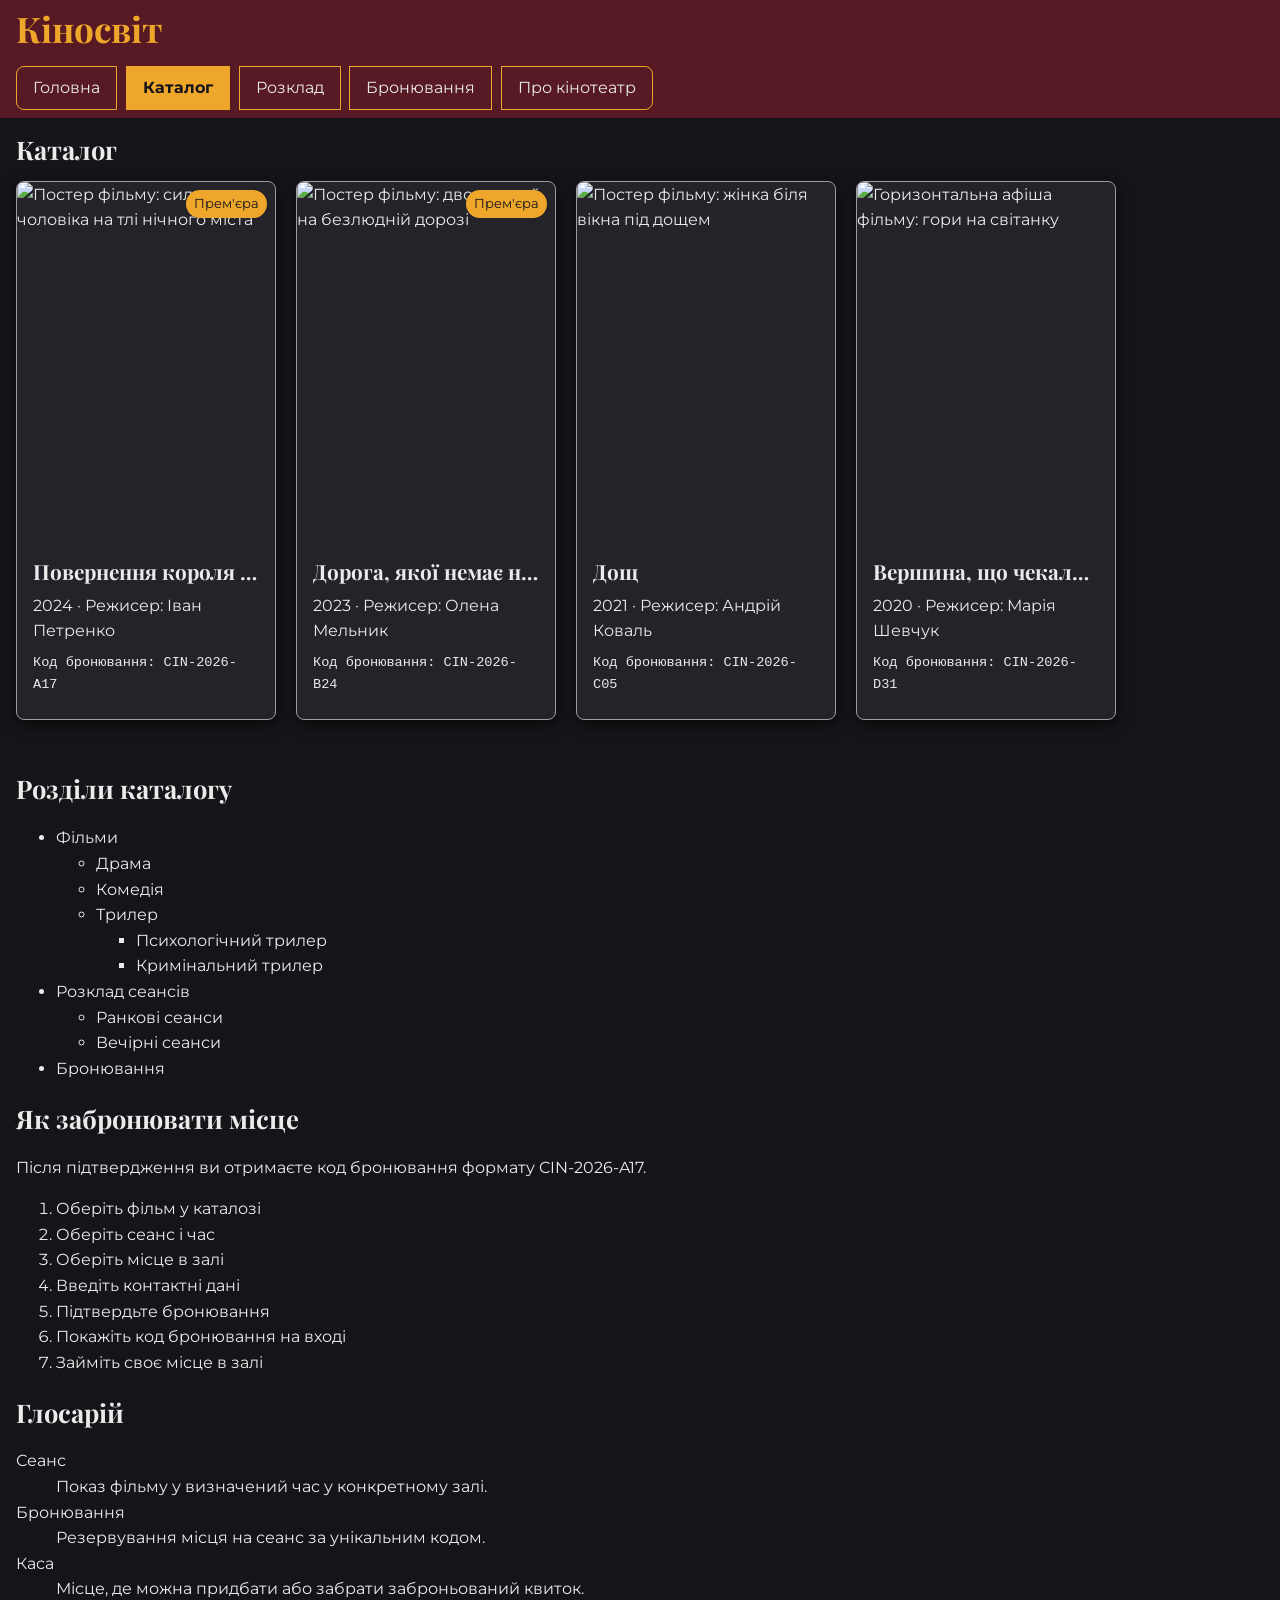
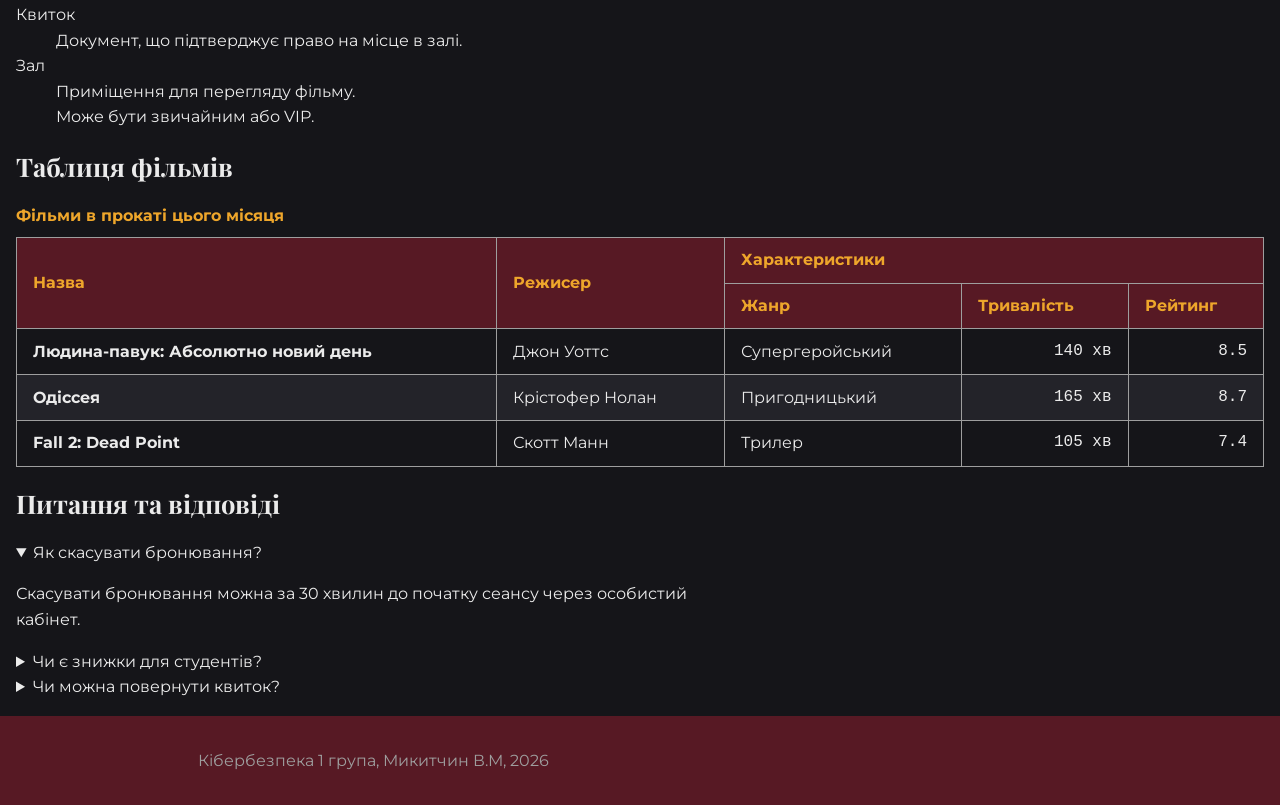
==== catalog.html @ d6cab10d "Додано картки каталогу, виправлено глосарій, список і таблицю" ====
<!DOCTYPE html>
<html lang="uk">

<head>
  <meta charset="UTF-8">
  <meta name="viewport" content="width=device-width, initial-scale=1.0">
  <title>Каталог фільмів — Кіносвіт</title>
  <link rel="stylesheet" href="css/styles.css">
</head>

<body>

  <header>
    <h1>Кіносвіт</h1>
    <nav aria-label="Головне меню">
      <ul>
        <li><a href="index.html">Головна</a></li>
        <li><a href="catalog.html" class="current">Каталог</a></li>
        <li><a href="#">Розклад</a></li>
        <li><a href="form.html">Бронювання</a></li>
        <li><a href="#">Про кінотеатр</a></li>
      </ul>
    </nav>
  </header>

  <main>

    <section class="catalog">
      <h2>Каталог</h2>
      <div class="cards">

        <article class="card">
          <span class="card__badge">Прем'єра</span>
          <img class="card__img" src="https://picsum.photos/seed/film-1/400/600" alt="Постер фільму: силует чоловіка на тлі нічного міста">
          <div class="card__body">
            <h3 class="card__title">Повернення короля нічного міста: повна режисерська версія</h3>
            <p class="card__meta">2024 · Режисер: Іван Петренко</p>
            <p class="card__id">Код бронювання: CIN-2026-A17</p>
          </div>
        </article>

        <article class="card">
          <span class="card__badge">Прем'єра</span>
          <img class="card__img" src="https://picsum.photos/seed/film-2/400/600" alt="Постер фільму: двоє людей на безлюдній дорозі">
          <div class="card__body">
            <h3 class="card__title">Дорога, якої немає на жодній карті світу</h3>
            <p class="card__meta">2023 · Режисер: Олена Мельник</p>
            <p class="card__id">Код бронювання: CIN-2026-B24</p>
          </div>
        </article>

        <article class="card">
          <img class="card__img" src="https://picsum.photos/seed/film-3/400/600" alt="Постер фільму: жінка біля вікна під дощем">
          <div class="card__body">
            <h3 class="card__title">Дощ</h3>
            <p class="card__meta">2021 · Режисер: Андрій Коваль</p>
            <p class="card__id">Код бронювання: CIN-2026-C05</p>
          </div>
        </article>

        <article class="card">
          <img class="card__img" src="https://picsum.photos/seed/film-4/600/400" alt="Горизонтальна афіша фільму: гори на світанку">
          <div class="card__body">
            <h3 class="card__title">Вершина, що чекала нас усе життя</h3>
            <p class="card__meta">2020 · Режисер: Марія Шевчук</p>
            <p class="card__id">Код бронювання: CIN-2026-D31</p>
          </div>
        </article>

      </div>
    </section>

    <section>
      <h2>Розділи каталогу</h2>
      <ul>
        <li>Фільми
          <ul>
            <li>Драма</li>
            <li>Комедія</li>
            <li>Трилер
              <ul>
                <li>Психологічний трилер</li>
                <li>Кримінальний трилер</li>
              </ul>
            </li>
          </ul>
        </li>
        <li>Розклад сеансів
          <ul>
            <li>Ранкові сеанси</li>
            <li>Вечірні сеанси</li>
          </ul>
        </li>
        <li>Бронювання</li>
      </ul>
    </section>

    <section>
      <h2>Як забронювати місце</h2>
      <p>Після підтвердження ви отримаєте код бронювання формату CIN-2026-A17.</p>
      <ol>
        <li>Оберіть фільм у каталозі</li>
        <li>Оберіть сеанс і час</li>
        <li>Оберіть місце в залі</li>
        <li>Введіть контактні дані</li>
        <li>Підтвердьте бронювання</li>
        <li>Покажіть код бронювання на вході</li>
        <li>Займіть своє місце в залі</li>
      </ol>
    </section>

    <section>
      <h2>Глосарій</h2>
      <dl>
        <dt>Сеанс</dt>
        <dd>Показ фільму у визначений час у конкретному залі.</dd>
        <dt>Бронювання</dt>
        <dd>Резервування місця на сеанс за унікальним кодом.</dd>
        <dt>Каса</dt>
        <dd>Місце, де можна придбати або забрати заброньований квиток.</dd>
        <dt>Квиток</dt>
        <dd>Документ, що підтверджує право на місце в залі.</dd>
        <dt>Зал</dt>
        <dd>Приміщення для перегляду фільму.</dd>
        <dd>Може бути звичайним або VIP.</dd>
      </dl>
    </section>

    <section>
      <h2>Таблиця фільмів</h2>
      <table>
        <caption>Фільми в прокаті цього місяця</caption>
        <thead>
          <tr>
            <th scope="col" rowspan="2">Назва</th>
            <th scope="col" rowspan="2">Режисер</th>
            <th scope="col" colspan="3">Характеристики</th>
          </tr>
          <tr>
            <th scope="col">Жанр</th>
            <th scope="col">Тривалість</th>
            <th scope="col">Рейтинг</th>
          </tr>
        </thead>
        <tbody>
          <tr>
            <th scope="row">Людина-павук: Абсолютно новий день</th>
            <td>Джон Уоттс</td>
            <td>Супергеройський</td>
            <td>140 хв</td>
            <td>8.5</td>
          </tr>
          <tr>
            <th scope="row">Одіссея</th>
            <td>Крістофер Нолан</td>
            <td>Пригодницький</td>
            <td>165 хв</td>
            <td>8.7</td>
          </tr>
          <tr>
            <th scope="row">Fall 2: Dead Point</th>
            <td>Скотт Манн</td>
            <td>Трилер</td>
            <td>105 хв</td>
            <td>7.4</td>
          </tr>
        </tbody>
      </table>
    </section>

    <section>
      <h2>Питання та відповіді</h2>
      <details open>
        <summary>Як скасувати бронювання?</summary>
        <p>Скасувати бронювання можна за 30 хвилин до початку сеансу через особистий кабінет.</p>
      </details>
      <details>
        <summary>Чи є знижки для студентів?</summary>
        <p>Так, за наявності студентського квитка знижка становить 15%.</p>
      </details>
      <details>
        <summary>Чи можна повернути квиток?</summary>
        <p>Повернення можливе не пізніше ніж за 2 години до сеансу.</p>
      </details>
    </section>

  </main>

  <footer>
    <p>Кібербезпека 1 група, Микитчин В.М, 2026</p>
  </footer>

</body>

</html>
---- css/styles.css ----
/*
web-course-2/
├── index.html
├── catalog.html
├── form.html
├── css/
│   └── styles.css
├── images/
└── README.md
*/
/* ==========================================================
   Проєкт: Кіносвіт — онлайн-кінотеатр
   Варіант 4
   Виконав: Микитчин В.М.
   Дата: жовтень 2026
   ========================================================== */

@import url('https://fonts.googleapis.com/css2?family=Playfair+Display:wght@700&family=Montserrat:wght@400;600&display=swap');

/* box-sizing: border-box означає, що width включає padding і border.
   У content-box width рахується тільки для вмісту, а відступи й рамка
   додаються зверху, тому дві колонки по 50% з padding разом дають
   більше 100% і не вміщаються в рядок. */
*, *::before, *::after {
  box-sizing: border-box;
}

:root {
  /* Палітра "кінозалу": темний фон, тепле золото як акцент */
  --color-brand: hsl(350 55% 22%);     /* бордовий — оксамитові крісла */
  --color-accent: hsl(38 85% 55%);     /* тепле золото — кнопки, акценти */
  --color-bg: hsl(240 10% 9%);         /* майже чорний фон залу */
  --color-surface: hsl(240 8% 15%);    /* фон карток і таблиці */
  --color-text: hsl(0 0% 92%);         /* світлий текст на темному фоні */
  --color-muted: hsl(0 0% 62%);        /* другорядний текст */

  --radius: 8px;
  --shadow: 0 4px 14px rgb(0 0 0 / 60%);
  --font-heading: "Playfair Display", Georgia, serif;
  --font-body: "Montserrat", Arial, sans-serif;
  --font-mono: Consolas, "SFMono-Regular", Menlo, monospace;

  /* Розміри для LR5 */
  --space-xs: 0.25rem;
  --space-sm: 0.5rem;
  --space-md: 1rem;
  --space-lg: 2rem;
  --card-width: 260px;
  --poster-height: 360px;
}

body {
  margin: 0;
  background: var(--color-bg);
  color: var(--color-text);
  font-family: var(--font-body);
  font-size: 1rem;
  line-height: 1.6;
}

h1, h2, h3 {
  font-family: var(--font-heading);
  line-height: 1.2;
}

h1 { font-size: 2.2rem; }
h2 { font-size: 1.6rem; }
h3 { font-size: 1.3rem; }

p {
  max-width: 65ch;
}

main {
  padding: var(--space-md);
}

/* === Стани посилань у порядку LVHFA ===
   Порядок критичний: кожен наступний стан має "переважати"
   попередній у каскаді, інакше, наприклад, hover ніколи
   не спрацює на вже відвіданому посиланні */
a:link    { color: var(--color-accent); }
a:visited { color: var(--color-muted); }
a:hover   { text-decoration: underline; }
a:focus-visible { outline: 2px solid var(--color-accent); }
a:active  { color: var(--color-text); }

/* === Шапка і горизонтальне меню === */

/* Селектор body > header, щоб стилі шапки сайту не чіпляли <header>
   усередині <article>.
   z-index працює лише на позиціонованих елементах, тому потрібен position
   разом із ним, а без z-index картки з position: relative
   перекривали б шапку під час прокручування. */
body > header {
  position: sticky;
  top: 0;
  z-index: 10;
  background: var(--color-brand);
  padding: var(--space-sm) var(--space-md);
}

body > header h1 {
  color: var(--color-accent);
  margin: 0 0 var(--space-md) 0;
}

nav ul {
  list-style: none;
  padding-left: 0;
  margin: 0;
}

nav li {
  display: inline-block;
}

/* nav a:link / nav a:visited мають вищу специфічність за a:link / a:visited,
   тому колір пунктів меню не залежить від загальних стилів посилань.
   Порядок: звичайний -> hover -> current (current має переважати) */
nav a {
  display: inline-block;
  padding: 0.5em 1em;
  text-decoration: none;
  border: 1px solid var(--color-accent);
}

nav a:link,
nav a:visited {
  color: var(--color-text);
}

nav a:hover {
  background: var(--color-accent);
  color: var(--color-bg);
}

nav a.current,
nav a.current:link,
nav a.current:visited {
  background: var(--color-accent);
  color: var(--color-bg);
  font-weight: bold;
}

body > footer {
  background: var(--color-brand);
  color: var(--color-muted);
  padding: var(--space-md);
  text-align: center;
}

/* === Таблиця каталогу (LR2) === */
table {
  border-collapse: collapse;
  width: 100%;
  margin-bottom: var(--space-md);
}

caption {
  text-align: left;
  font-weight: bold;
  margin-bottom: 0.5em;
  color: var(--color-accent);
}

th, td {
  border: 1px solid var(--color-muted);
  padding: 0.6em 1em;
}

thead th {
  background: var(--color-brand);
  color: var(--color-accent);
  text-align: left;
}

tbody th {
  text-align: left;
}

/* an+b: even означає "кожен другий рядок" (2, 4, 6...) —
   класична "зебра" для кращої читабельності таблиці */
tbody tr:nth-child(even) {
  background: var(--color-surface);
}

tbody tr:hover {
  background: var(--color-accent);
  color: var(--color-bg);
}

/* Тривалість і рейтинг — "дані", тому моноширинний шрифт і вирівнювання праворуч */
tbody td:nth-child(4),
tbody td:nth-child(5) {
  font-family: var(--font-mono);
  text-align: right;
}

/* === Форма бронювання (LR3) === */
fieldset {
  border: 1px solid var(--color-muted);
  border-radius: var(--radius);
  padding: var(--space-md);
  margin-bottom: var(--space-md);
}

legend {
  color: var(--color-accent);
  font-family: var(--font-heading);
  padding: 0 0.5em;
}

/* radio і checkbox виключені, щоб не розтягувались на всю ширину */
input:not([type="radio"]):not([type="checkbox"]),
select,
textarea {
  width: 100%;
  max-width: 400px;
  padding: 0.5em;
  margin-top: 0.25em;
  background: var(--color-surface);
  color: var(--color-text);
  border: 1px solid var(--color-muted);
  border-radius: var(--radius);
  font-family: var(--font-body);
}

/* Підсвічуємо тільки активне поле -- якщо прибрати :focus,
   уся сторінка стане червоною одразу після завантаження,
   бо порожні required-поля invalid за замовчуванням */
input:focus:invalid {
  border-color: hsl(0 70% 50%);
  background: hsl(0 50% 20%);
}

input:focus:valid {
  border-color: hsl(140 50% 45%);
  background: hsl(140 30% 18%);
}

button[type="submit"] {
  background: var(--color-accent);
  color: var(--color-bg);
  border: none;
  padding: 0.6em 1.2em;
  border-radius: var(--radius);
  font-weight: bold;
  cursor: pointer;
}

button[type="reset"] {
  background: transparent;
  color: var(--color-muted);
  border: 1px solid var(--color-muted);
  padding: 0.6em 1.2em;
  border-radius: var(--radius);
  cursor: pointer;
}

/* Позначення обов'язкових полів зірочкою через псевдоелемент */
label.required::after {
  content: " *";
  color: var(--color-accent);
}

/* === Додаткові псевдокласи === */
nav li:first-child a { border-radius: var(--radius) 0 0 var(--radius); }
nav li:last-child a { border-radius: 0 var(--radius) var(--radius) 0; }
input:disabled { opacity: 0.5; }

/* === Псевдоелементи === */
blockquote::before { content: "«"; color: var(--color-accent); }
blockquote::after { content: "»"; color: var(--color-accent); }

/* === Комбінатори ===
   Пробіл (нащадок): діє на будь-який p всередині article, на будь-якій глибині */
article p { color: var(--color-text); }
/* > (дитина): діє тільки на li, що є прямим нащадком nav ul */
nav ul > li { margin-right: 0.3em; }

/* === Атрибутний селектор ===
   Позначаємо зовнішні посилання значком */
a[href^="http"]::after {
  content: " ↗";
  color: var(--color-accent);
}

/* ===== Градієнтний банер ===== */
.banner {
  width: min(100%, 900px);
  margin: 0 auto var(--space-lg);
  padding: var(--space-lg);
  border-radius: var(--radius);
  color: var(--color-text);
  text-shadow: 0 1px 3px rgb(0 0 0 / 70%);
  background-image: linear-gradient(120deg, var(--color-brand), var(--color-accent));
}

.banner h2 {
  margin: 0 0 var(--space-sm);
}

.banner p {
  margin: 0;
}
/* ===== Зображення на головній ===== */
.hero-img {
  display: block;
  width: min(100%, 300px);
  height: auto;
  margin: 0 auto var(--space-lg);
  border-radius: var(--radius);
}

/* ===== Картки каталогу ===== */
.catalog h2 {
  margin: 0 0 var(--space-md);
}

.cards {
  margin: 0;
  padding: 0;
}

.card {
  display: inline-block;
  vertical-align: top;
  width: var(--card-width);
  margin: 0 var(--space-md) var(--space-lg) 0;
  background: var(--color-surface);
  border: 1px solid var(--color-muted);
  border-radius: var(--radius);
  box-shadow: var(--shadow);
  /* overflow: hidden обрізає зображення по заокруглених кутах картки,
     без нього кути картинки виступали б за border-radius. */
  overflow: hidden;
  /* Абсолютно позиціонований елемент рахує top/right від найближчого
     предка з position, відмінним від static. Без relative у картки
     бейджі рахували координати від сторінки і стрибали у верхній
     правий кут вікна. */
  position: relative;
}

.card__body {
  padding: var(--space-md);
}

.card__img {
  /* display: block прибирає зазор під картинкою: img рядковий
     і сидить на базовій лінії тексту. */
  display: block;
  width: 100%;
  height: var(--poster-height);
  object-fit: cover;
  object-position: center;
}

.card__title {
  white-space: nowrap;
  overflow: hidden;
  text-overflow: ellipsis;
  line-height: 1.3;
  margin: 0 0 var(--space-sm);
}

.card__meta,
.card__id {
  margin: 0 0 var(--space-sm);
}

.card__id {
  font-family: var(--font-mono);
  font-size: 0.85rem;
  /* Без nowrap: довгий код переноситься, а не обрізається */
  overflow-wrap: anywhere;
}

.card__badge {
  position: absolute;
  top: var(--space-sm);
  right: var(--space-sm);
  padding: var(--space-xs) var(--space-sm);
  background: var(--color-accent);
  color: var(--color-bg);
  font-size: 0.8rem;
  border-radius: 999px;
}

/* ===== Демонстрація: схлопування відступів ===== */
/* Схлопування вертикальних відступів (margin collapse) відбувається
   між сусідніми БЛОКОВИМИ елементами. Якщо розкоментувати цей блок,
   відстань між .card__meta і .card__id (вони сусіди всередині
   .card__body) буде НЕ 24+16=40px, а 24px: два вертикальні відступи,
   що стикаються, не додаються, а зливаються в один, більший із двох.
   Горизонтальні відступи так не поводяться, вони завжди додаються.
   (Самі картки тут не підходять: вони inline-block, а відступи
   inline-block елементів не схлопуються.)
   Тому в цій роботі всі вертикальні відступи задані
   тільки в один бік, знизу.

.card__meta { margin-bottom: 24px; }
.card__id   { margin-top: 16px; }
*/
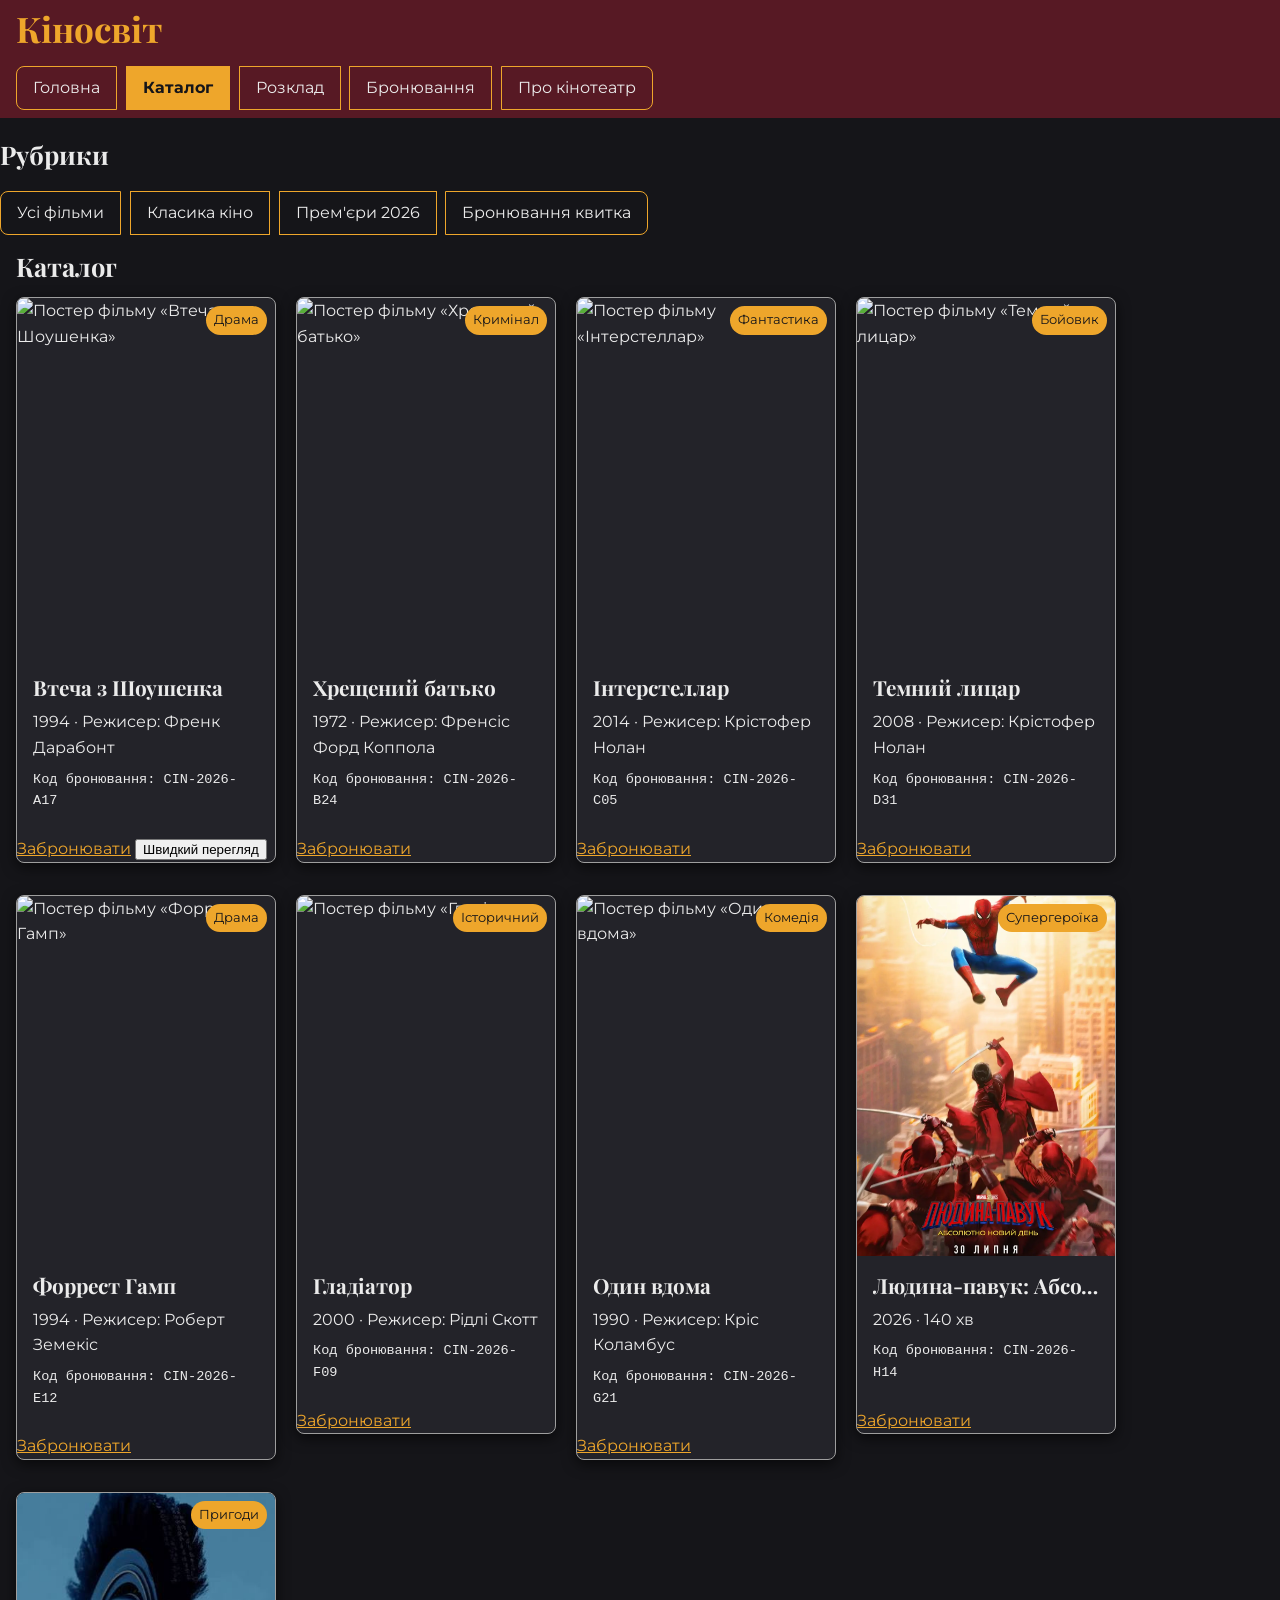
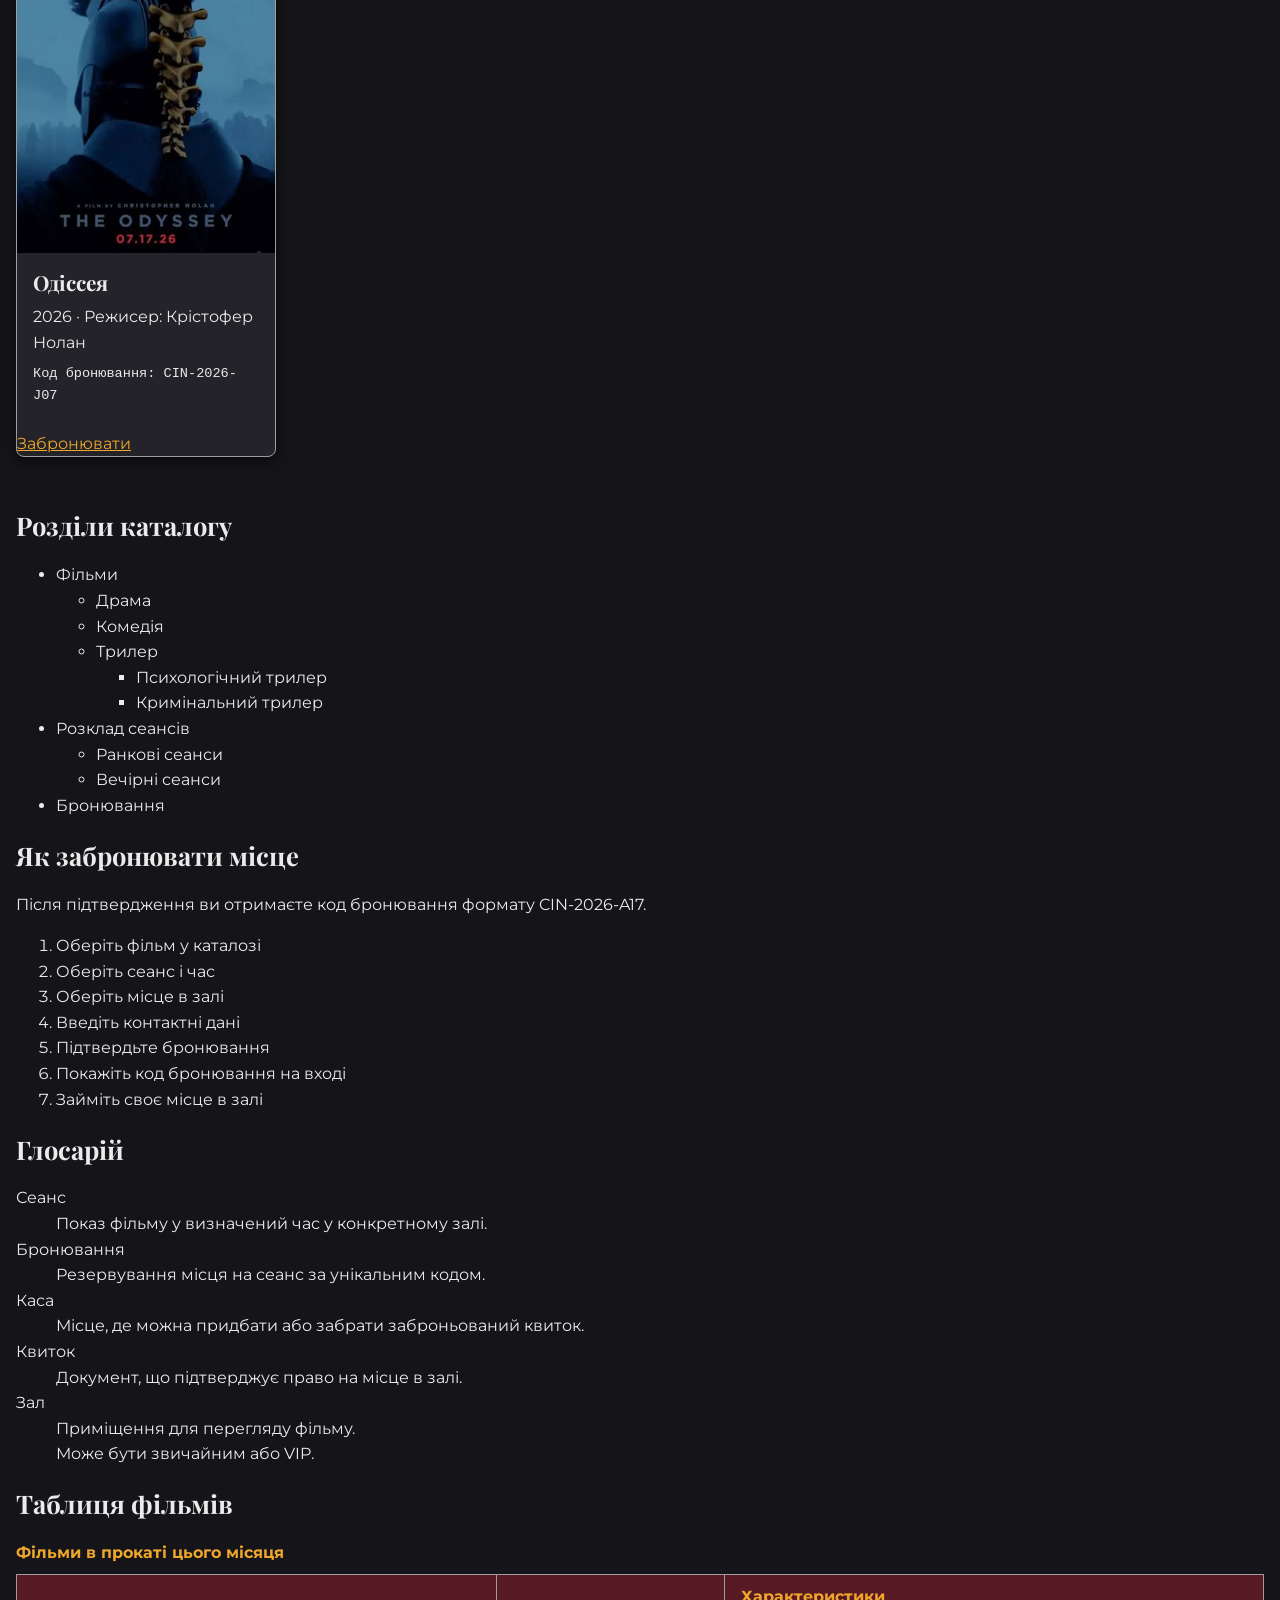
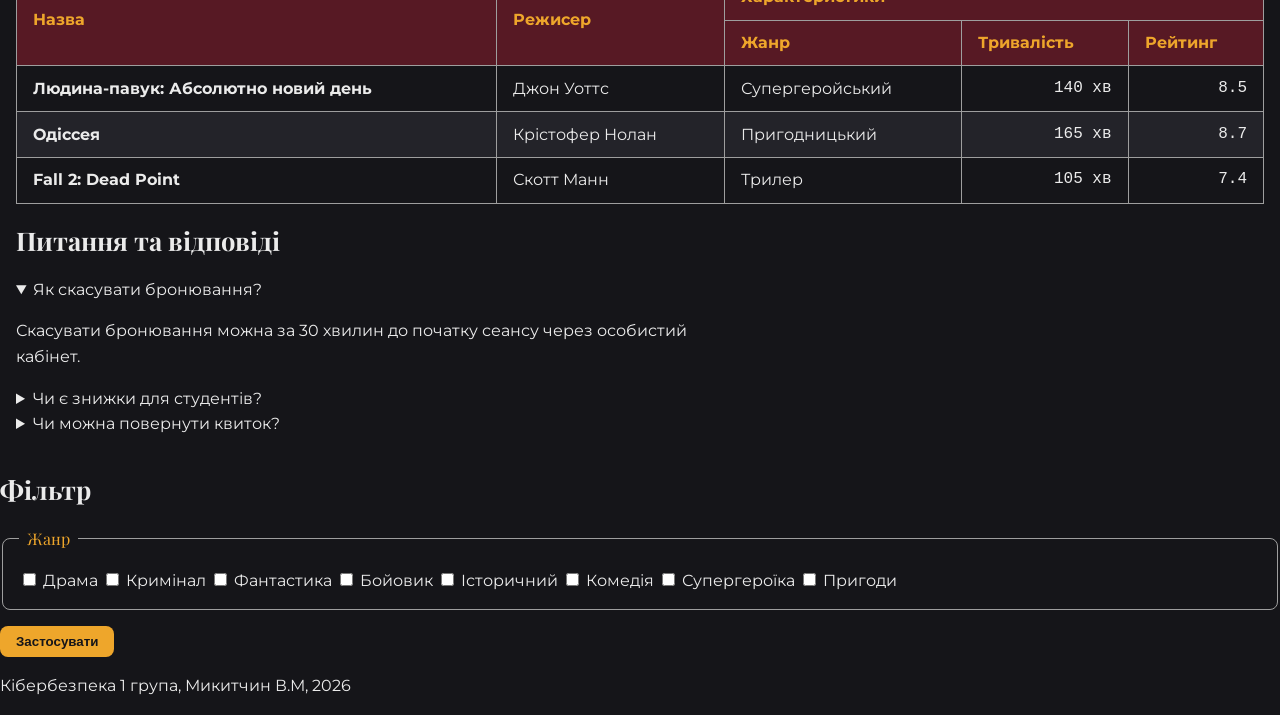
==== commit 445e5c61: "Каталог на Grid: дев'ять фільмів, макет з areas, фільтр за жанром і dialog" ====
--- a/catalog.html
+++ b/catalog.html
@@ -23,172 +23,304 @@
     </nav>
   </header>
 
-  <main>
-
-    <section class="catalog">
-      <h2>Каталог</h2>
-      <div class="cards">
-
-        <article class="card">
-          <span class="card__badge">Прем'єра</span>
-          <img class="card__img" src="https://picsum.photos/seed/film-1/400/600" alt="Постер фільму: силует чоловіка на тлі нічного міста">
-          <div class="card__body">
-            <h3 class="card__title">Повернення короля нічного міста: повна режисерська версія</h3>
-            <p class="card__meta">2024 · Режисер: Іван Петренко</p>
-            <p class="card__id">Код бронювання: CIN-2026-A17</p>
-          </div>
-        </article>
-
-        <article class="card">
-          <span class="card__badge">Прем'єра</span>
-          <img class="card__img" src="https://picsum.photos/seed/film-2/400/600" alt="Постер фільму: двоє людей на безлюдній дорозі">
-          <div class="card__body">
-            <h3 class="card__title">Дорога, якої немає на жодній карті світу</h3>
-            <p class="card__meta">2023 · Режисер: Олена Мельник</p>
-            <p class="card__id">Код бронювання: CIN-2026-B24</p>
-          </div>
-        </article>
-
-        <article class="card">
-          <img class="card__img" src="https://picsum.photos/seed/film-3/400/600" alt="Постер фільму: жінка біля вікна під дощем">
-          <div class="card__body">
-            <h3 class="card__title">Дощ</h3>
-            <p class="card__meta">2021 · Режисер: Андрій Коваль</p>
-            <p class="card__id">Код бронювання: CIN-2026-C05</p>
-          </div>
-        </article>
-
-        <article class="card">
-          <img class="card__img" src="https://picsum.photos/seed/film-4/600/400" alt="Горизонтальна афіша фільму: гори на світанку">
-          <div class="card__body">
-            <h3 class="card__title">Вершина, що чекала нас усе життя</h3>
-            <p class="card__meta">2020 · Режисер: Марія Шевчук</p>
-            <p class="card__id">Код бронювання: CIN-2026-D31</p>
-          </div>
-        </article>
-
-      </div>
-    </section>
-
-    <section>
-      <h2>Розділи каталогу</h2>
+  <div class="layout">
+
+    <nav class="layout__nav" aria-label="Рубрики каталогу">
+      <h2>Рубрики</h2>
       <ul>
-        <li>Фільми
-          <ul>
-            <li>Драма</li>
-            <li>Комедія</li>
-            <li>Трилер
-              <ul>
-                <li>Психологічний трилер</li>
-                <li>Кримінальний трилер</li>
-              </ul>
-            </li>
-          </ul>
-        </li>
-        <li>Розклад сеансів
-          <ul>
-            <li>Ранкові сеанси</li>
-            <li>Вечірні сеанси</li>
-          </ul>
-        </li>
-        <li>Бронювання</li>
+        <li><a href="catalog.html">Усі фільми</a></li>
+        <li><a href="catalog.html">Класика кіно</a></li>
+        <li><a href="catalog.html">Прем'єри 2026</a></li>
+        <li><a href="form.html">Бронювання квитка</a></li>
       </ul>
-    </section>
-
-    <section>
-      <h2>Як забронювати місце</h2>
-      <p>Після підтвердження ви отримаєте код бронювання формату CIN-2026-A17.</p>
-      <ol>
-        <li>Оберіть фільм у каталозі</li>
-        <li>Оберіть сеанс і час</li>
-        <li>Оберіть місце в залі</li>
-        <li>Введіть контактні дані</li>
-        <li>Підтвердьте бронювання</li>
-        <li>Покажіть код бронювання на вході</li>
-        <li>Займіть своє місце в залі</li>
-      </ol>
-    </section>
-
-    <section>
-      <h2>Глосарій</h2>
-      <dl>
-        <dt>Сеанс</dt>
-        <dd>Показ фільму у визначений час у конкретному залі.</dd>
-        <dt>Бронювання</dt>
-        <dd>Резервування місця на сеанс за унікальним кодом.</dd>
-        <dt>Каса</dt>
-        <dd>Місце, де можна придбати або забрати заброньований квиток.</dd>
-        <dt>Квиток</dt>
-        <dd>Документ, що підтверджує право на місце в залі.</dd>
-        <dt>Зал</dt>
-        <dd>Приміщення для перегляду фільму.</dd>
-        <dd>Може бути звичайним або VIP.</dd>
-      </dl>
-    </section>
-
-    <section>
-      <h2>Таблиця фільмів</h2>
-      <table>
-        <caption>Фільми в прокаті цього місяця</caption>
-        <thead>
-          <tr>
-            <th scope="col" rowspan="2">Назва</th>
-            <th scope="col" rowspan="2">Режисер</th>
-            <th scope="col" colspan="3">Характеристики</th>
-          </tr>
-          <tr>
-            <th scope="col">Жанр</th>
-            <th scope="col">Тривалість</th>
-            <th scope="col">Рейтинг</th>
-          </tr>
-        </thead>
-        <tbody>
-          <tr>
-            <th scope="row">Людина-павук: Абсолютно новий день</th>
-            <td>Джон Уоттс</td>
-            <td>Супергеройський</td>
-            <td>140 хв</td>
-            <td>8.5</td>
-          </tr>
-          <tr>
-            <th scope="row">Одіссея</th>
-            <td>Крістофер Нолан</td>
-            <td>Пригодницький</td>
-            <td>165 хв</td>
-            <td>8.7</td>
-          </tr>
-          <tr>
-            <th scope="row">Fall 2: Dead Point</th>
-            <td>Скотт Манн</td>
-            <td>Трилер</td>
-            <td>105 хв</td>
-            <td>7.4</td>
-          </tr>
-        </tbody>
-      </table>
-    </section>
-
-    <section>
-      <h2>Питання та відповіді</h2>
-      <details open>
-        <summary>Як скасувати бронювання?</summary>
-        <p>Скасувати бронювання можна за 30 хвилин до початку сеансу через особистий кабінет.</p>
-      </details>
-      <details>
-        <summary>Чи є знижки для студентів?</summary>
-        <p>Так, за наявності студентського квитка знижка становить 15%.</p>
-      </details>
-      <details>
-        <summary>Чи можна повернути квиток?</summary>
-        <p>Повернення можливе не пізніше ніж за 2 години до сеансу.</p>
-      </details>
-    </section>
-
-  </main>
-
-  <footer>
-    <p>Кібербезпека 1 група, Микитчин В.М, 2026</p>
-  </footer>
+    </nav>
+
+    <main class="layout__main">
+
+      <section class="catalog">
+        <h2>Каталог</h2>
+        <div class="cards">
+
+          <article class="card">
+            <span class="card__badge">Драма</span>
+            <img class="card__img" src="images/posters/shawshank.jpg" alt="Постер фільму «Втеча з Шоушенка»">
+            <div class="card__body">
+              <h3 class="card__title">Втеча з Шоушенка</h3>
+              <p class="card__meta">1994 · Режисер: Френк Дарабонт</p>
+              <p class="card__id">Код бронювання: CIN-2026-A17</p>
+            </div>
+            <div class="card__actions">
+              <a class="card__action" href="form.html">Забронювати</a>
+              <button id="openDetails" type="button">Швидкий перегляд</button>
+            </div>
+          </article>
+
+          <article class="card">
+            <span class="card__badge">Кримінал</span>
+            <img class="card__img" src="images/posters/godfather.jpg" alt="Постер фільму «Хрещений батько»">
+            <div class="card__body">
+              <h3 class="card__title">Хрещений батько</h3>
+              <p class="card__meta">1972 · Режисер: Френсіс Форд Коппола</p>
+              <p class="card__id">Код бронювання: CIN-2026-B24</p>
+            </div>
+            <div class="card__actions">
+              <a class="card__action" href="form.html">Забронювати</a>
+            </div>
+          </article>
+
+          <article class="card">
+            <span class="card__badge">Фантастика</span>
+            <img class="card__img" src="images/posters/interstellar.jpg" alt="Постер фільму «Інтерстеллар»">
+            <div class="card__body">
+              <h3 class="card__title">Інтерстеллар</h3>
+              <p class="card__meta">2014 · Режисер: Крістофер Нолан</p>
+              <p class="card__id">Код бронювання: CIN-2026-C05</p>
+            </div>
+            <div class="card__actions">
+              <a class="card__action" href="form.html">Забронювати</a>
+            </div>
+          </article>
+
+          <article class="card">
+            <span class="card__badge">Бойовик</span>
+            <img class="card__img" src="images/posters/dark-knight.jpg" alt="Постер фільму «Темний лицар»" loading="lazy">
+            <div class="card__body">
+              <h3 class="card__title">Темний лицар</h3>
+              <p class="card__meta">2008 · Режисер: Крістофер Нолан</p>
+              <p class="card__id">Код бронювання: CIN-2026-D31</p>
+            </div>
+            <div class="card__actions">
+              <a class="card__action" href="form.html">Забронювати</a>
+            </div>
+          </article>
+
+          <article class="card">
+            <span class="card__badge">Драма</span>
+            <img class="card__img" src="images/posters/forrest-gump.jpg" alt="Постер фільму «Форрест Гамп»" loading="lazy">
+            <div class="card__body">
+              <h3 class="card__title">Форрест Гамп</h3>
+              <p class="card__meta">1994 · Режисер: Роберт Земекіс</p>
+              <p class="card__id">Код бронювання: CIN-2026-E12</p>
+            </div>
+            <div class="card__actions">
+              <a class="card__action" href="form.html">Забронювати</a>
+            </div>
+          </article>
+
+          <article class="card">
+            <span class="card__badge">Історичний</span>
+            <img class="card__img" src="images/posters/gladiator.jpg" alt="Постер фільму «Гладіатор»" loading="lazy">
+            <div class="card__body">
+              <h3 class="card__title">Гладіатор</h3>
+              <p class="card__meta">2000 · Режисер: Рідлі Скотт</p>
+              <p class="card__id">Код бронювання: CIN-2026-F09</p>
+            </div>
+            <div class="card__actions">
+              <a class="card__action" href="form.html">Забронювати</a>
+            </div>
+          </article>
+
+          <article class="card">
+            <span class="card__badge">Комедія</span>
+            <img class="card__img" src="images/posters/home-alone.jpg" alt="Постер фільму «Один вдома»" loading="lazy">
+            <div class="card__body">
+              <h3 class="card__title">Один вдома</h3>
+              <p class="card__meta">1990 · Режисер: Кріс Коламбус</p>
+              <p class="card__id">Код бронювання: CIN-2026-G21</p>
+            </div>
+            <div class="card__actions">
+              <a class="card__action" href="form.html">Забронювати</a>
+            </div>
+          </article>
+
+          <article class="card">
+            <span class="card__badge">Супергероїка</span>
+            <img class="card__img" src="images/cinema-banner.webp" alt="Постер фільму «Людина-павук: Абсолютно новий день»" loading="lazy">
+            <div class="card__body">
+              <h3 class="card__title">Людина-павук: Абсолютно новий день</h3>
+              <p class="card__meta">2026 · 140 хв</p>
+              <p class="card__id">Код бронювання: CIN-2026-H14</p>
+            </div>
+            <div class="card__actions">
+              <a class="card__action" href="form.html">Забронювати</a>
+            </div>
+          </article>
+
+          <article class="card">
+            <span class="card__badge">Пригоди</span>
+            <img class="card__img" src="images/images.webp" alt="Постер фільму «Одіссея»" loading="lazy">
+            <div class="card__body">
+              <h3 class="card__title">Одіссея</h3>
+              <p class="card__meta">2026 · Режисер: Крістофер Нолан</p>
+              <p class="card__id">Код бронювання: CIN-2026-J07</p>
+            </div>
+            <div class="card__actions">
+              <a class="card__action" href="form.html">Забронювати</a>
+            </div>
+          </article>
+
+        </div>
+      </section>
+
+      <section>
+        <h2>Розділи каталогу</h2>
+        <ul>
+          <li>Фільми
+            <ul>
+              <li>Драма</li>
+              <li>Комедія</li>
+              <li>Трилер
+                <ul>
+                  <li>Психологічний трилер</li>
+                  <li>Кримінальний трилер</li>
+                </ul>
+              </li>
+            </ul>
+          </li>
+          <li>Розклад сеансів
+            <ul>
+              <li>Ранкові сеанси</li>
+              <li>Вечірні сеанси</li>
+            </ul>
+          </li>
+          <li>Бронювання</li>
+        </ul>
+      </section>
+
+      <section>
+        <h2>Як забронювати місце</h2>
+        <p>Після підтвердження ви отримаєте код бронювання формату CIN-2026-A17.</p>
+        <ol>
+          <li>Оберіть фільм у каталозі</li>
+          <li>Оберіть сеанс і час</li>
+          <li>Оберіть місце в залі</li>
+          <li>Введіть контактні дані</li>
+          <li>Підтвердьте бронювання</li>
+          <li>Покажіть код бронювання на вході</li>
+          <li>Займіть своє місце в залі</li>
+        </ol>
+      </section>
+
+      <section>
+        <h2>Глосарій</h2>
+        <dl>
+          <dt>Сеанс</dt>
+          <dd>Показ фільму у визначений час у конкретному залі.</dd>
+          <dt>Бронювання</dt>
+          <dd>Резервування місця на сеанс за унікальним кодом.</dd>
+          <dt>Каса</dt>
+          <dd>Місце, де можна придбати або забрати заброньований квиток.</dd>
+          <dt>Квиток</dt>
+          <dd>Документ, що підтверджує право на місце в залі.</dd>
+          <dt>Зал</dt>
+          <dd>Приміщення для перегляду фільму.</dd>
+          <dd>Може бути звичайним або VIP.</dd>
+        </dl>
+      </section>
+
+      <section>
+        <h2>Таблиця фільмів</h2>
+        <table>
+          <caption>Фільми в прокаті цього місяця</caption>
+          <thead>
+            <tr>
+              <th scope="col" rowspan="2">Назва</th>
+              <th scope="col" rowspan="2">Режисер</th>
+              <th scope="col" colspan="3">Характеристики</th>
+            </tr>
+            <tr>
+              <th scope="col">Жанр</th>
+              <th scope="col">Тривалість</th>
+              <th scope="col">Рейтинг</th>
+            </tr>
+          </thead>
+          <tbody>
+            <tr>
+              <th scope="row">Людина-павук: Абсолютно новий день</th>
+              <td>Джон Уоттс</td>
+              <td>Супергеройський</td>
+              <td>140 хв</td>
+              <td>8.5</td>
+            </tr>
+            <tr>
+              <th scope="row">Одіссея</th>
+              <td>Крістофер Нолан</td>
+              <td>Пригодницький</td>
+              <td>165 хв</td>
+              <td>8.7</td>
+            </tr>
+            <tr>
+              <th scope="row">Fall 2: Dead Point</th>
+              <td>Скотт Манн</td>
+              <td>Трилер</td>
+              <td>105 хв</td>
+              <td>7.4</td>
+            </tr>
+          </tbody>
+        </table>
+      </section>
+
+      <section>
+        <h2>Питання та відповіді</h2>
+        <details open>
+          <summary>Як скасувати бронювання?</summary>
+          <p>Скасувати бронювання можна за 30 хвилин до початку сеансу через особистий кабінет.</p>
+        </details>
+        <details>
+          <summary>Чи є знижки для студентів?</summary>
+          <p>Так, за наявності студентського квитка знижка становить 15%.</p>
+        </details>
+        <details>
+          <summary>Чи можна повернути квиток?</summary>
+          <p>Повернення можливе не пізніше ніж за 2 години до сеансу.</p>
+        </details>
+      </section>
+
+    </main>
+
+    <aside class="layout__aside">
+      <h2>Фільтр</h2>
+      <form class="filter" action="catalog.html" method="get">
+        <fieldset>
+          <legend>Жанр</legend>
+          <label for="g-drama"><input type="checkbox" id="g-drama" name="genre" value="drama"> Драма</label>
+          <label for="g-crime"><input type="checkbox" id="g-crime" name="genre" value="crime"> Кримінал</label>
+          <label for="g-scifi"><input type="checkbox" id="g-scifi" name="genre" value="scifi"> Фантастика</label>
+          <label for="g-action"><input type="checkbox" id="g-action" name="genre" value="action"> Бойовик</label>
+          <label for="g-history"><input type="checkbox" id="g-history" name="genre" value="history"> Історичний</label>
+          <label for="g-comedy"><input type="checkbox" id="g-comedy" name="genre" value="comedy"> Комедія</label>
+          <label for="g-hero"><input type="checkbox" id="g-hero" name="genre" value="superhero"> Супергероїка</label>
+          <label for="g-adventure"><input type="checkbox" id="g-adventure" name="genre" value="adventure"> Пригоди</label>
+        </fieldset>
+        <button type="submit">Застосувати</button>
+      </form>
+    </aside>
+
+    <footer class="layout__footer">
+      <p>Кібербезпека 1 група, Микитчин В.М, 2026</p>
+    </footer>
+
+  </div>
+
+  <dialog id="details">
+    <h2>Втеча з Шоушенка</h2>
+    <p>Ідентифікатор: CIN-2026-A17</p>
+    <p>Режисер: Френк Дарабонт · Рік: 1994 · Тривалість: 142 хв · Жанр: драма</p>
+    <p>Банкір Енді Дюфрейн, засуджений за вбивство дружини, потрапляє до в'язниці Шоушенк, де знаходить друга й надію. Фільм знято за повістю Стівена Кінга.</p>
+    <h3>Акторський склад</h3>
+    <ul>
+      <li>Тім Роббінс</li>
+      <li>Морган Фріман</li>
+      <li>Боб Гантон</li>
+    </ul>
+    <button id="closeDetails" type="button">Закрити</button>
+  </dialog>
+
+  <script>
+    const dlg = document.getElementById("details");
+    document.getElementById("openDetails").addEventListener("click", () => dlg.showModal());
+    document.getElementById("closeDetails").addEventListener("click", () => dlg.close());
+  </script>
 
 </body>
 
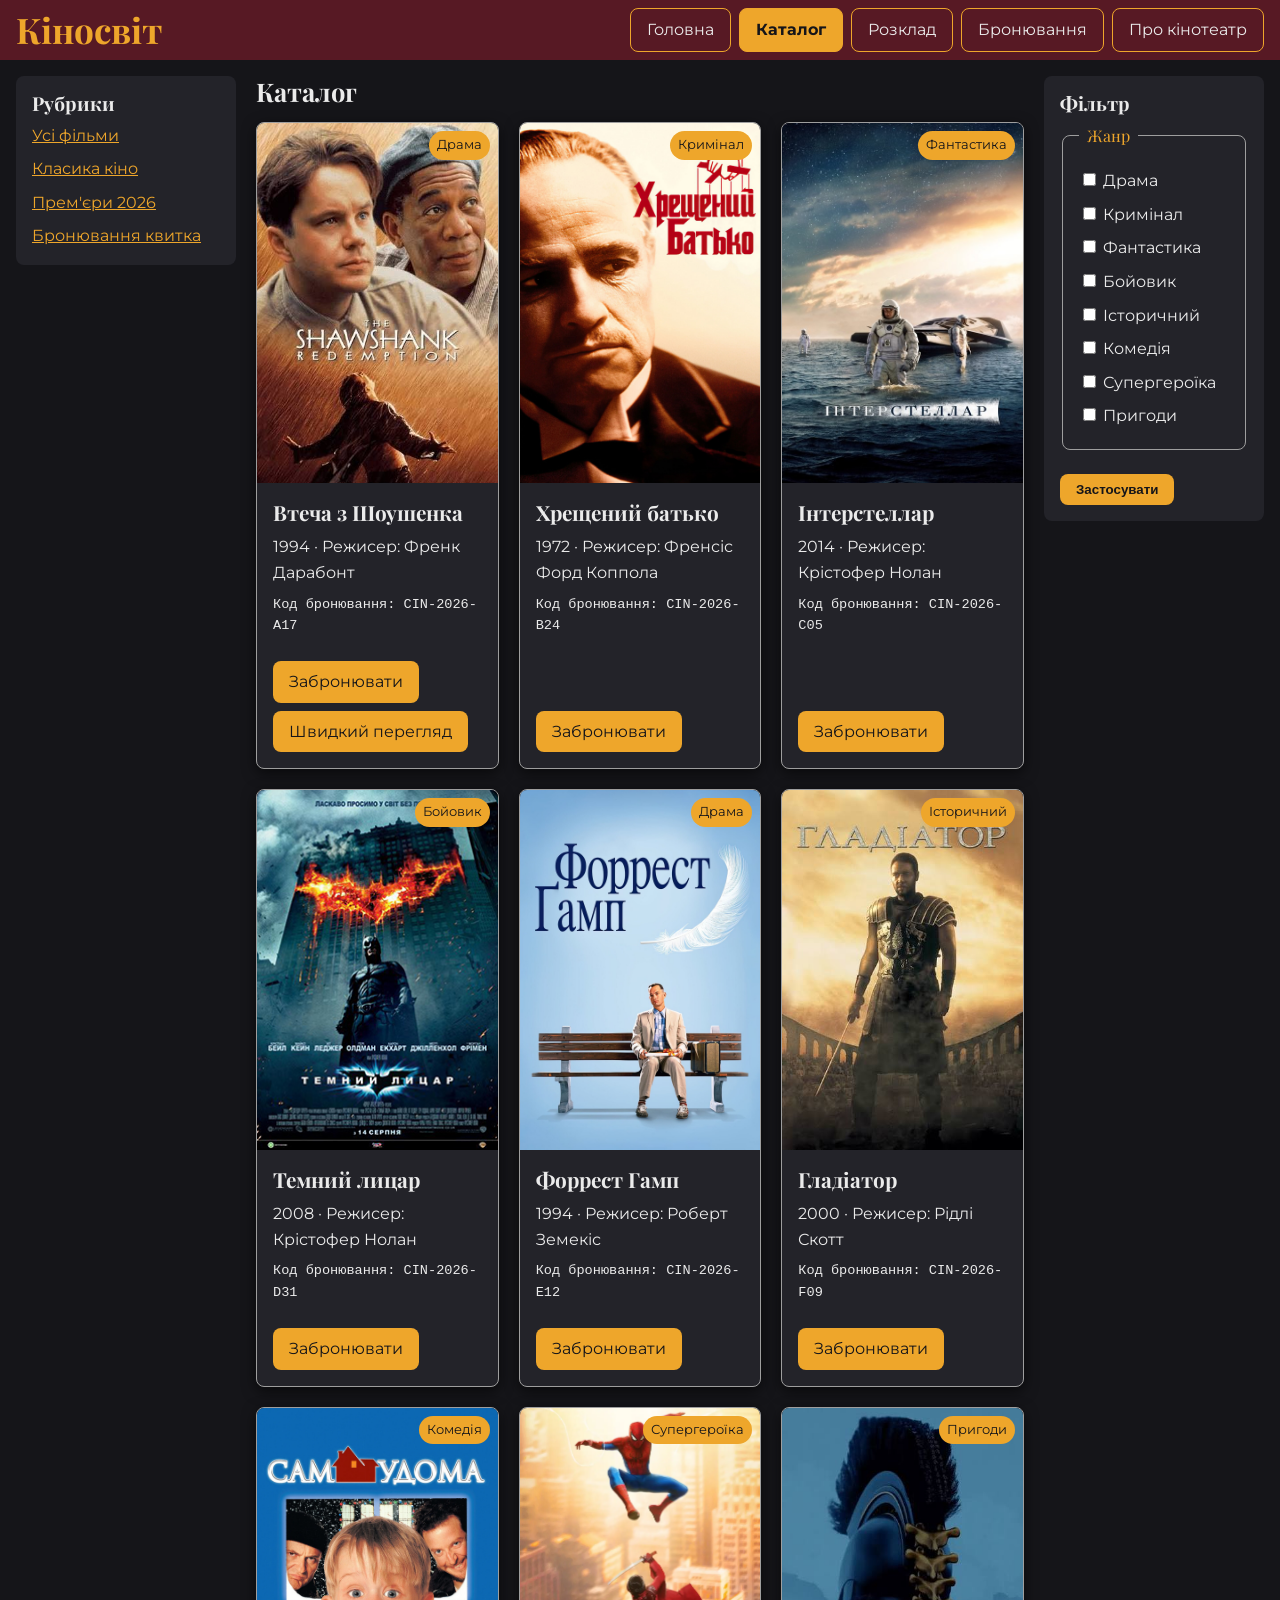
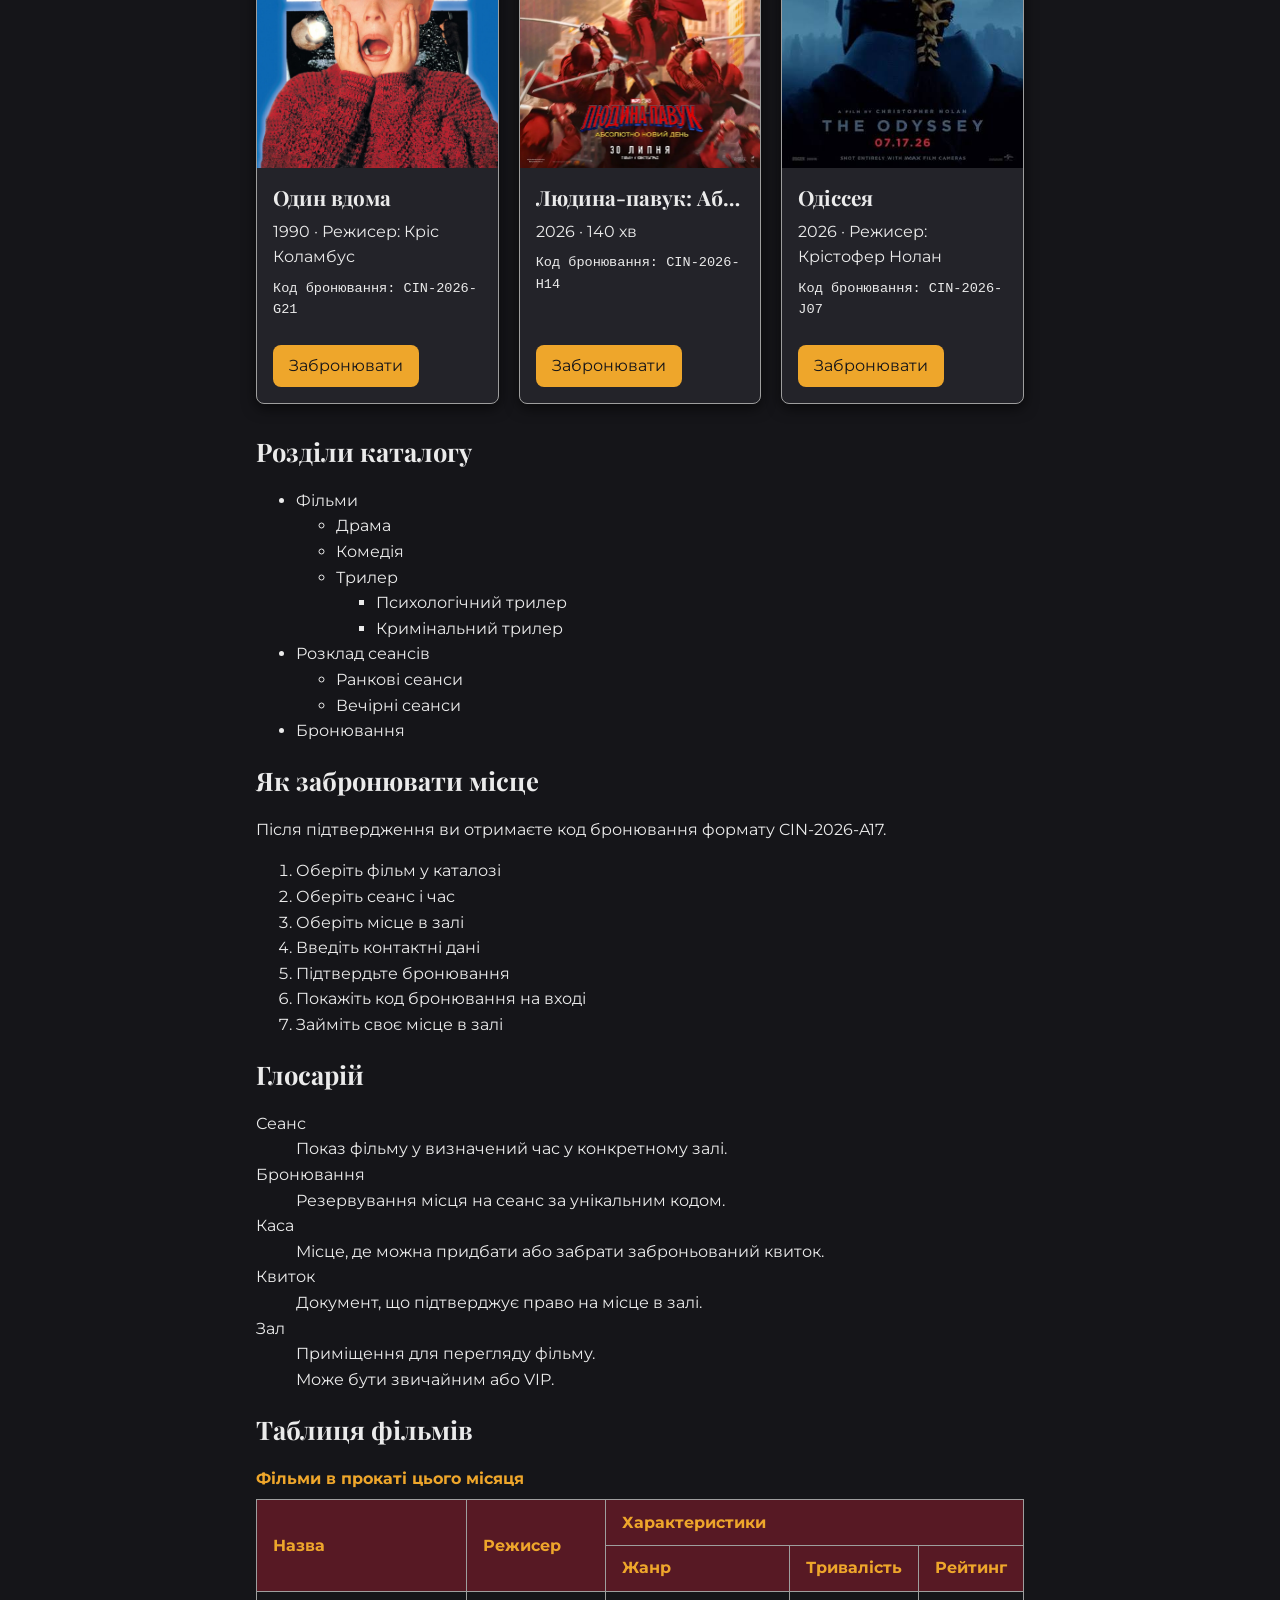
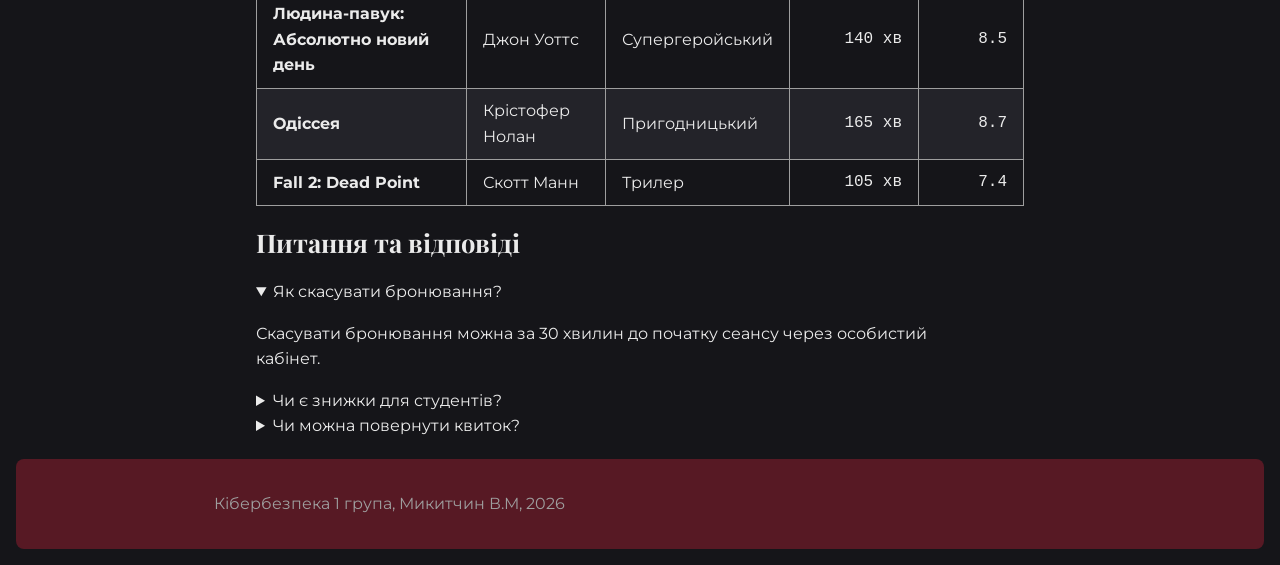
==== commit 9ae64bfc: "Виправлено шляхи до постерів у каталозі" ====
--- a/catalog.html
+++ b/catalog.html
@@ -43,7 +43,7 @@
 
           <article class="card">
             <span class="card__badge">Драма</span>
-            <img class="card__img" src="images/posters/shawshank.jpg" alt="Постер фільму «Втеча з Шоушенка»">
+            <img class="card__img" src="images/shawshank.jpg" alt="Постер фільму «Втеча з Шоушенка»">
             <div class="card__body">
               <h3 class="card__title">Втеча з Шоушенка</h3>
               <p class="card__meta">1994 · Режисер: Френк Дарабонт</p>
@@ -57,7 +57,7 @@
 
           <article class="card">
             <span class="card__badge">Кримінал</span>
-            <img class="card__img" src="images/posters/godfather.jpg" alt="Постер фільму «Хрещений батько»">
+            <img class="card__img" src="images/godfather.jpg" alt="Постер фільму «Хрещений батько»">
             <div class="card__body">
               <h3 class="card__title">Хрещений батько</h3>
               <p class="card__meta">1972 · Режисер: Френсіс Форд Коппола</p>
@@ -70,7 +70,7 @@
 
           <article class="card">
             <span class="card__badge">Фантастика</span>
-            <img class="card__img" src="images/posters/interstellar.jpg" alt="Постер фільму «Інтерстеллар»">
+            <img class="card__img" src="images/interstellar.jpg" alt="Постер фільму «Інтерстеллар»">
             <div class="card__body">
               <h3 class="card__title">Інтерстеллар</h3>
               <p class="card__meta">2014 · Режисер: Крістофер Нолан</p>
@@ -83,7 +83,7 @@
 
           <article class="card">
             <span class="card__badge">Бойовик</span>
-            <img class="card__img" src="images/posters/dark-knight.jpg" alt="Постер фільму «Темний лицар»" loading="lazy">
+            <img class="card__img" src="images/dark-knight.jpg" alt="Постер фільму «Темний лицар»" loading="lazy">
             <div class="card__body">
               <h3 class="card__title">Темний лицар</h3>
               <p class="card__meta">2008 · Режисер: Крістофер Нолан</p>
@@ -96,7 +96,7 @@
 
           <article class="card">
             <span class="card__badge">Драма</span>
-            <img class="card__img" src="images/posters/forrest-gump.jpg" alt="Постер фільму «Форрест Гамп»" loading="lazy">
+            <img class="card__img" src="images/forrest-gump.jpg" alt="Постер фільму «Форрест Гамп»" loading="lazy">
             <div class="card__body">
               <h3 class="card__title">Форрест Гамп</h3>
               <p class="card__meta">1994 · Режисер: Роберт Земекіс</p>
@@ -109,7 +109,7 @@
 
           <article class="card">
             <span class="card__badge">Історичний</span>
-            <img class="card__img" src="images/posters/gladiator.jpg" alt="Постер фільму «Гладіатор»" loading="lazy">
+            <img class="card__img" src="images/gladiator.jpg" alt="Постер фільму «Гладіатор»" loading="lazy">
             <div class="card__body">
               <h3 class="card__title">Гладіатор</h3>
               <p class="card__meta">2000 · Режисер: Рідлі Скотт</p>
@@ -122,7 +122,7 @@
 
           <article class="card">
             <span class="card__badge">Комедія</span>
-            <img class="card__img" src="images/posters/home-alone.jpg" alt="Постер фільму «Один вдома»" loading="lazy">
+            <img class="card__img" src="images/home-alone.jpg" alt="Постер фільму «Один вдома»" loading="lazy">
             <div class="card__body">
               <h3 class="card__title">Один вдома</h3>
               <p class="card__meta">1990 · Режисер: Кріс Коламбус</p>
--- a/css/styles.css
+++ b/css/styles.css
@@ -6,6 +6,7 @@
 ├── css/
 │   └── styles.css
 ├── images/
+│   └── posters/
 └── README.md
 */
 /* ==========================================================
@@ -45,11 +46,20 @@
   --space-sm: 0.5rem;
   --space-md: 1rem;
   --space-lg: 2rem;
-  --card-width: 260px;
   --poster-height: 360px;
-}
-
+
+  /* Змінні макета для LR6 */
+  --gap: 1.25rem;       /* єдиний проміжок усіх сіток проєкту */
+  --min-col: 240px;     /* мінімальна ширина колонки каталогу */
+  --sidebar: 220px;     /* ширина бічної колонки макета */
+}
+
+/* body — flex-колонка: футер притискається до низу вікна.
+   На сторінках з макетом росте .layout, на form.html — main. */
 body {
+  display: flex;
+  flex-direction: column;
+  min-height: 100vh;
   margin: 0;
   background: var(--color-bg);
   color: var(--color-text);
@@ -72,6 +82,7 @@
 }
 
 main {
+  flex: 1; /* на form.html main росте й притискає футер до низу */
   padding: var(--space-md);
 }
 
@@ -85,69 +96,141 @@
 a:focus-visible { outline: 2px solid var(--color-accent); }
 a:active  { color: var(--color-text); }
 
-/* === Шапка і горизонтальне меню === */
-
-/* Селектор body > header, щоб стилі шапки сайту не чіпляли <header>
+/* === Шапка і горизонтальне меню (Flexbox) ===
+
+   Селектор body > header, щоб стилі шапки сайту не чіпляли <header>
    усередині <article>.
    z-index працює лише на позиціонованих елементах, тому потрібен position
    разом із ним, а без z-index картки з position: relative
-   перекривали б шапку під час прокручування. */
+   перекривали б шапку під час прокручування.
+   Шапка лишається за межами .layout: липкий елемент рухається лише
+   в межах свого контейнера. */
 body > header {
   position: sticky;
   top: 0;
   z-index: 10;
+  display: flex;
+  flex-wrap: wrap;
+  align-items: center;
+  justify-content: space-between; /* назва ліворуч, меню праворуч */
+  gap: var(--gap);
   background: var(--color-brand);
   padding: var(--space-sm) var(--space-md);
 }
 
 body > header h1 {
   color: var(--color-accent);
-  margin: 0 0 var(--space-md) 0;
-}
-
-nav ul {
+  margin: 0;
+}
+
+body > header nav ul {
+  display: flex;
+  flex-wrap: wrap;
+  gap: var(--space-sm);
   list-style: none;
-  padding-left: 0;
   margin: 0;
-}
-
-nav li {
-  display: inline-block;
-}
-
-/* nav a:link / nav a:visited мають вищу специфічність за a:link / a:visited,
-   тому колір пунктів меню не залежить від загальних стилів посилань.
-   Порядок: звичайний -> hover -> current (current має переважати) */
-nav a {
-  display: inline-block;
-  padding: 0.5em 1em;
+  padding: 0;
+}
+
+/* Звичайний -> hover -> current (current має переважати) */
+body > header nav a {
+  display: block;
+  padding: var(--space-sm) var(--space-md);
   text-decoration: none;
   border: 1px solid var(--color-accent);
-}
-
-nav a:link,
-nav a:visited {
+  border-radius: var(--radius);
+}
+
+body > header nav a:link,
+body > header nav a:visited {
   color: var(--color-text);
 }
 
-nav a:hover {
+body > header nav a:hover {
   background: var(--color-accent);
   color: var(--color-bg);
 }
 
-nav a.current,
-nav a.current:link,
-nav a.current:visited {
+body > header nav a.current,
+body > header nav a.current:link,
+body > header nav a.current:visited {
   background: var(--color-accent);
   color: var(--color-bg);
   font-weight: bold;
 }
 
-body > footer {
+/* Футер: на form.html він прямий нащадок body,
+   на index.html і catalog.html — остання зона макета */
+body > footer,
+.layout__footer {
   background: var(--color-brand);
   color: var(--color-muted);
   padding: var(--space-md);
   text-align: center;
+}
+
+/* === Макет сторінки: Grid + grid-template-areas === */
+.layout {
+  flex: 1; /* розтягує макет на залишок висоти вікна */
+  display: grid;
+  grid-template-columns: var(--sidebar) 1fr var(--sidebar);
+  grid-template-areas:
+    "nav  main side"
+    "foot foot foot";
+  /* flex: 1 лише розтягує контейнер; щоб футер не висів під вмістом,
+     треба сказати сітці, який рядок росте: перший (1fr), а футер — по вмісту (auto) */
+  grid-template-rows: 1fr auto;
+  gap: var(--gap);
+  padding: var(--space-md);
+}
+
+/* index.html: схема на дві колонки, без aside */
+.layout--two {
+  grid-template-columns: var(--sidebar) 1fr;
+  grid-template-areas:
+    "nav main"
+    "foot foot";
+}
+
+.layout__nav    { grid-area: nav; }
+.layout__main   { grid-area: main; min-width: 0; padding: 0; }
+.layout__aside  { grid-area: side; }
+.layout__footer { grid-area: foot; }
+
+.layout__nav,
+.layout__aside {
+  align-self: start;
+  padding: var(--space-md);
+  background: var(--color-surface);
+  border-radius: var(--radius);
+}
+
+.layout__nav h2,
+.layout__aside h2 {
+  margin: 0 0 var(--space-sm);
+  font-size: 1.2rem;
+}
+
+.layout__nav ul {
+  display: grid;
+  gap: var(--space-sm);
+  list-style: none;
+  margin: 0;
+  padding: 0;
+}
+
+.layout__footer {
+  border-radius: var(--radius);
+}
+
+/* Фільтр за жанром в aside */
+.filter label {
+  display: block;
+  padding: var(--space-xs) 0;
+}
+
+.filter button {
+  margin-top: var(--space-sm);
 }
 
 /* === Таблиця каталогу (LR2) === */
@@ -265,8 +348,6 @@
 }
 
 /* === Додаткові псевдокласи === */
-nav li:first-child a { border-radius: var(--radius) 0 0 var(--radius); }
-nav li:last-child a { border-radius: 0 var(--radius) var(--radius) 0; }
 input:disabled { opacity: 0.5; }
 
 /* === Псевдоелементи === */
@@ -276,8 +357,6 @@
 /* === Комбінатори ===
    Пробіл (нащадок): діє на будь-який p всередині article, на будь-якій глибині */
 article p { color: var(--color-text); }
-/* > (дитина): діє тільки на li, що є прямим нащадком nav ul */
-nav ul > li { margin-right: 0.3em; }
 
 /* === Атрибутний селектор ===
    Позначаємо зовнішні посилання значком */
@@ -304,6 +383,7 @@
 .banner p {
   margin: 0;
 }
+
 /* ===== Зображення на головній ===== */
 .hero-img {
   display: block;
@@ -313,21 +393,25 @@
   border-radius: var(--radius);
 }
 
-/* ===== Картки каталогу ===== */
+/* ===== Каталог: Grid ===== */
 .catalog h2 {
   margin: 0 0 var(--space-md);
 }
 
+/* auto-fit + minmax: скільки колонок вміщується, стільки й буде,
+   жодного медіазапиту. Однакову висоту карток у ряду дає сам Grid. */
 .cards {
-  margin: 0;
+  display: grid;
+  grid-template-columns: repeat(auto-fit, minmax(var(--min-col), 1fr));
+  gap: var(--gap);
+  margin: 0 0 var(--space-lg);
   padding: 0;
 }
 
+/* ===== Картка: Flexbox-колонка ===== */
 .card {
-  display: inline-block;
-  vertical-align: top;
-  width: var(--card-width);
-  margin: 0 var(--space-md) var(--space-lg) 0;
+  display: flex;
+  flex-direction: column;
   background: var(--color-surface);
   border: 1px solid var(--color-muted);
   border-radius: var(--radius);
@@ -387,18 +471,74 @@
   border-radius: 999px;
 }
 
-/* ===== Демонстрація: схлопування відступів ===== */
-/* Схлопування вертикальних відступів (margin collapse) відбувається
-   між сусідніми БЛОКОВИМИ елементами. Якщо розкоментувати цей блок,
-   відстань між .card__meta і .card__id (вони сусіди всередині
-   .card__body) буде НЕ 24+16=40px, а 24px: два вертикальні відступи,
-   що стикаються, не додаються, а зливаються в один, більший із двох.
-   Горизонтальні відступи так не поводяться, вони завжди додаються.
-   (Самі картки тут не підходять: вони inline-block, а відступи
-   inline-block елементів не схлопуються.)
-   Тому в цій роботі всі вертикальні відступи задані
-   тільки в один бік, знизу.
-
-.card__meta { margin-bottom: 24px; }
-.card__id   { margin-top: 16px; }
-*/+/* margin-top: auto забирає весь вільний простір по вертикалі,
+   так само як margin: 0 auto ділить вільний простір по горизонталі
+   і центрує блок, тому рядок кнопок опиняється внизу картки
+   на одній лінії в усіх картках ряду. */
+.card__actions {
+  display: flex;
+  flex-wrap: wrap;
+  gap: var(--space-sm);
+  margin-top: auto;
+  padding: 0 var(--space-md) var(--space-md);
+}
+
+.card__action,
+.card__actions button {
+  padding: var(--space-sm) var(--space-md);
+  border: none;
+  border-radius: var(--radius);
+  background: var(--color-accent);
+  font: inherit;
+  text-decoration: none;
+  cursor: pointer;
+}
+
+/* Окремо для :link і :visited: інакше a:link (специфічність вища)
+   перебиває колір тексту на кнопці */
+.card__action:link,
+.card__action:visited,
+.card__actions button {
+  color: var(--color-bg);
+}
+
+/* ===== Модальне вікно <dialog> ===== */
+/* z-index не потрібен: showModal() кладе вікно у верхній шар
+   (top layer) браузера, і воно лежить над усім незалежно від z-index. */
+dialog {
+  width: min(90%, 420px);
+  padding: var(--space-lg);
+  border: none;
+  border-radius: var(--radius);
+  background: var(--color-surface);
+  color: var(--color-text);
+  box-shadow: 0 12px 28px rgb(0 0 0 / 35%);
+}
+
+dialog::backdrop {
+  background: rgb(0 0 0 / 55%);
+}
+
+/* Поки вікно відкрите, сторінка позаду не прокручується */
+body:has(dialog[open]) {
+  overflow: hidden;
+}
+
+/* ===== На вузьких екранах макет у одну колонку (необов'язково) ===== */
+@media (max-width: 800px) {
+  .layout {
+    grid-template-columns: 1fr;
+    grid-template-areas:
+      "nav"
+      "main"
+      "side"
+      "foot";
+    grid-template-rows: auto;
+  }
+  .layout--two {
+    grid-template-areas:
+      "nav"
+      "main"
+      "foot";
+  }
+}
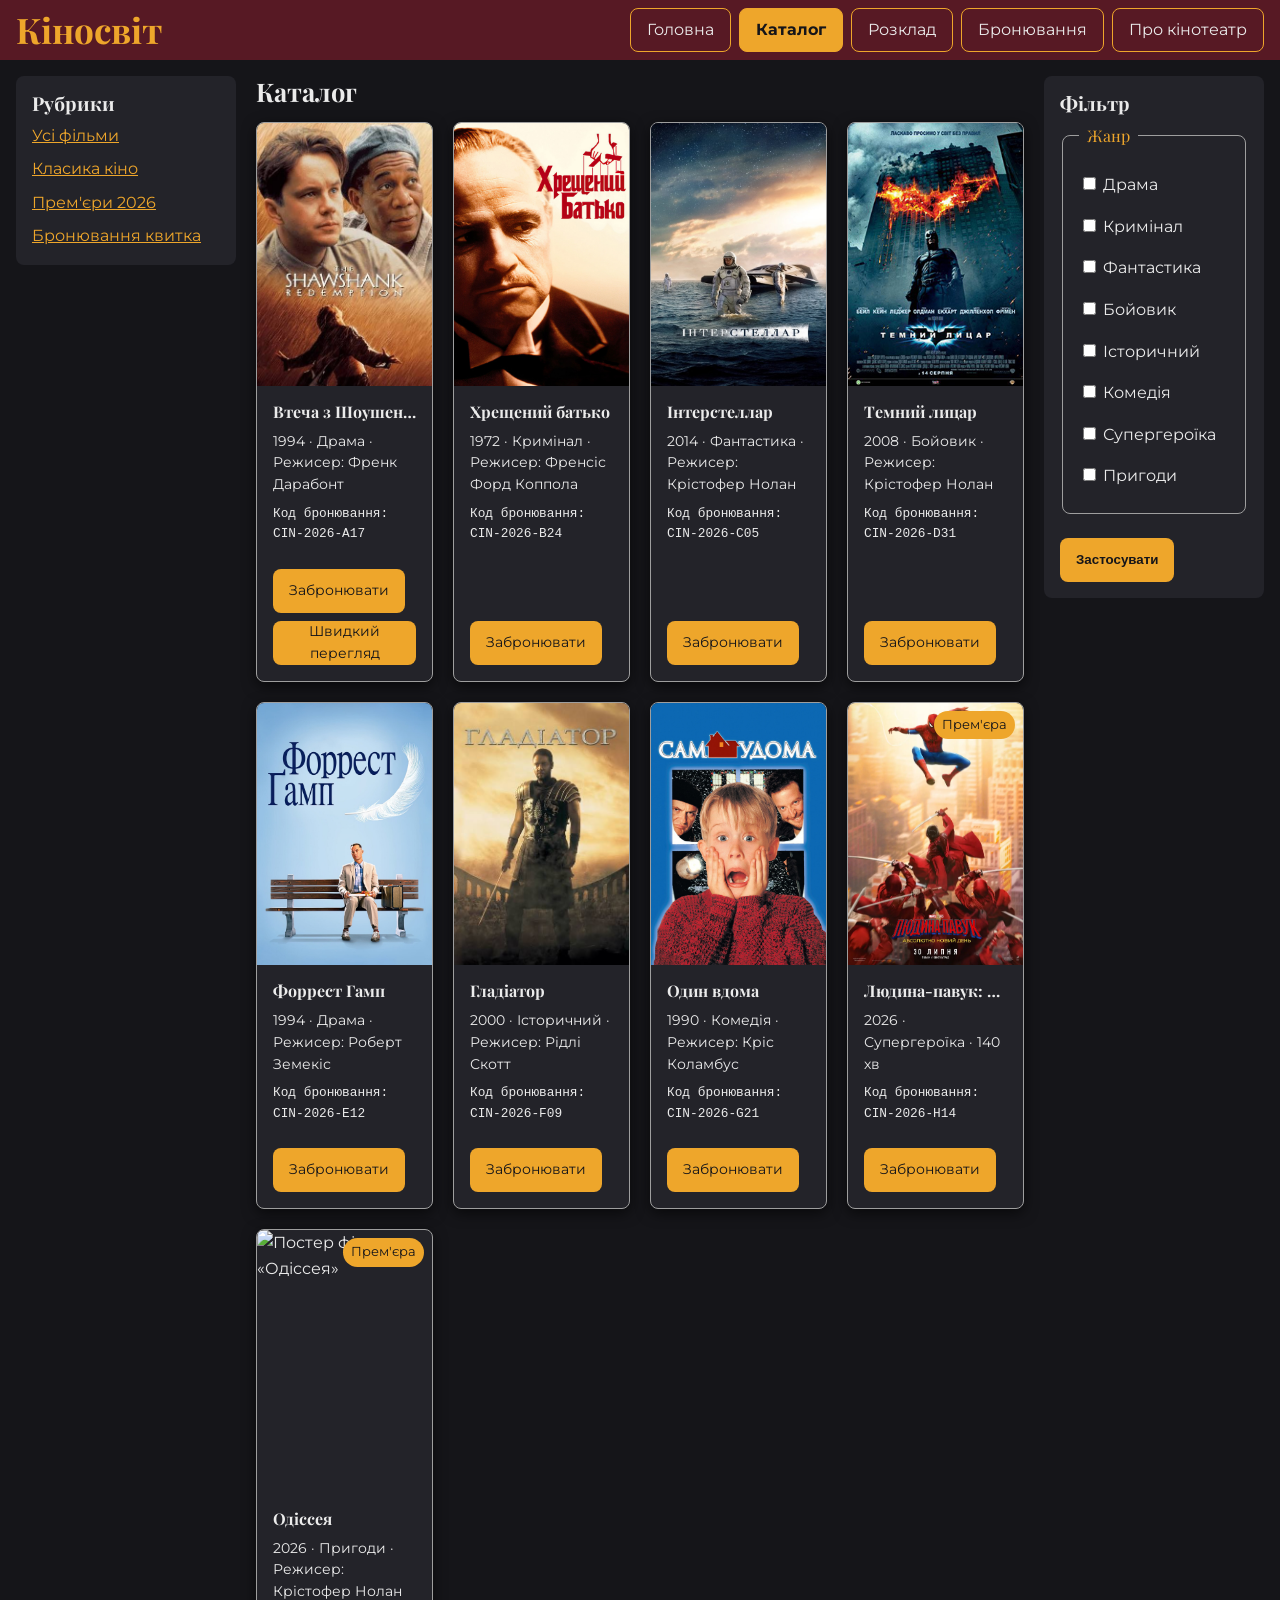
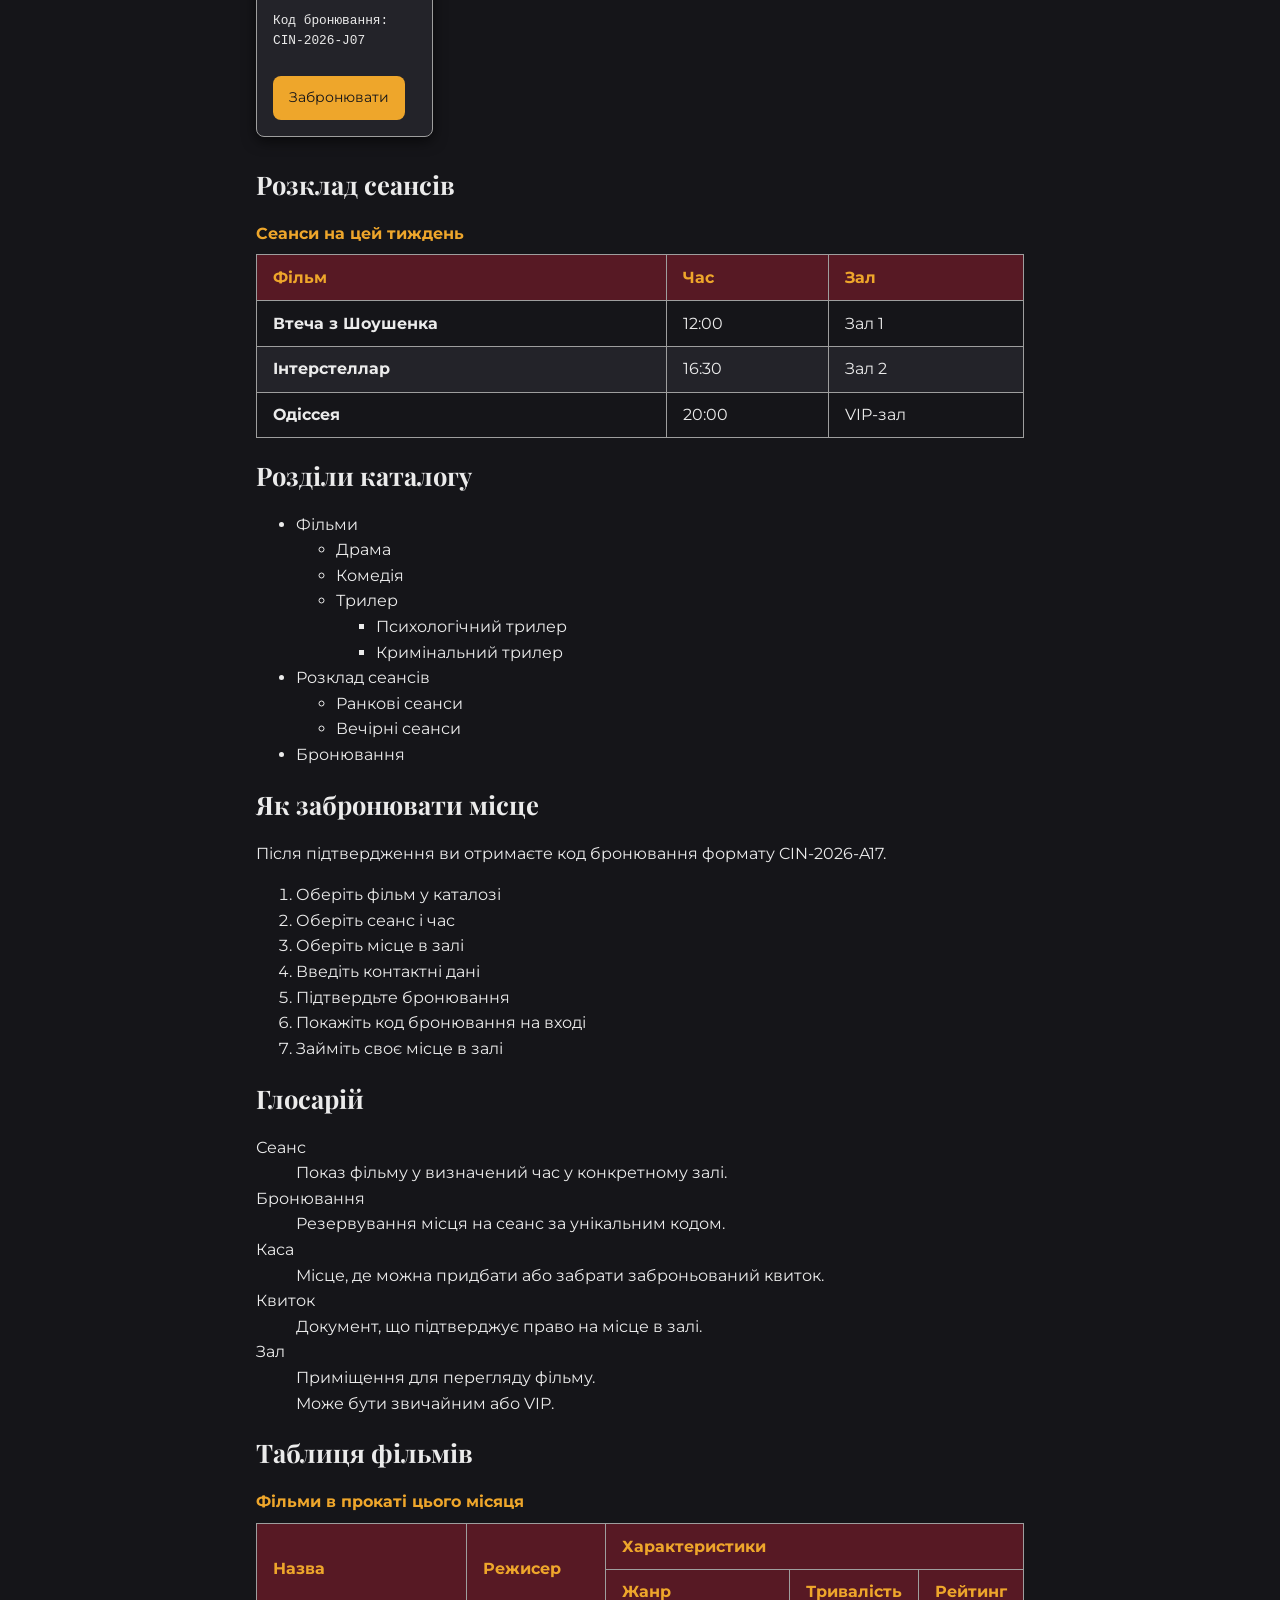
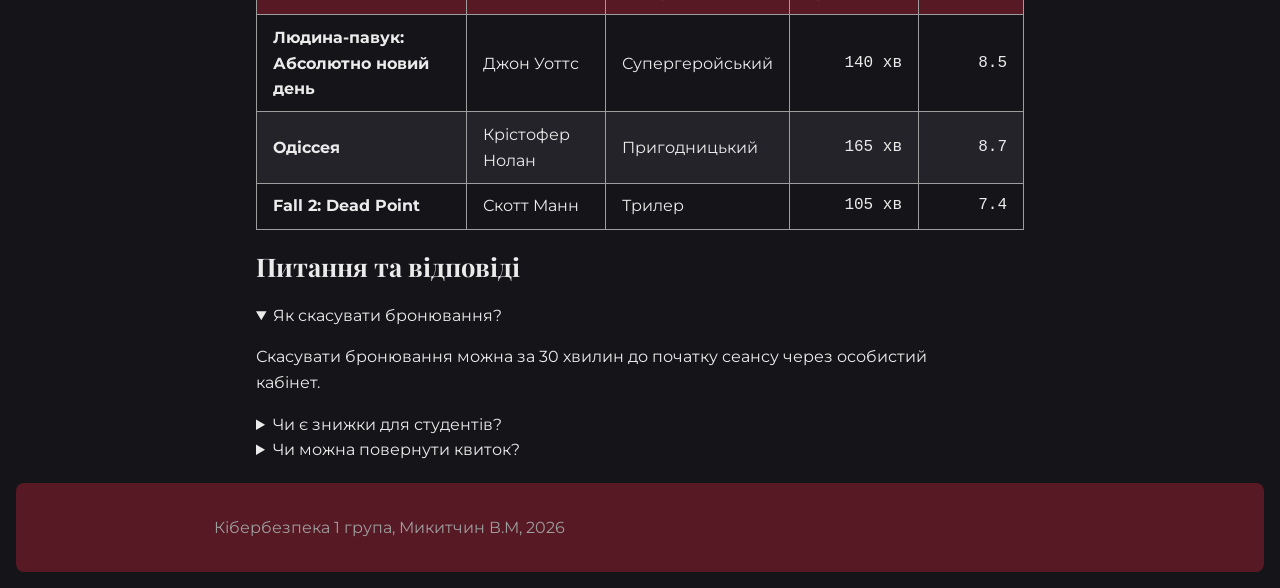
==== commit 07a7cd1d: "Каталог: меню на details, постери з затемненням, бейдж Прем'єра, розклад і ролі акторів" ====
--- a/catalog.html
+++ b/catalog.html
@@ -3,7 +3,7 @@
 
 <head>
   <meta charset="UTF-8">
-  <meta name="viewport" content="width=device-width, initial-scale=1.0">
+  <meta name="viewport" content="width=device-width, initial-scale=1">
   <title>Каталог фільмів — Кіносвіт</title>
   <link rel="stylesheet" href="css/styles.css">
 </head>
@@ -12,14 +12,17 @@
 
   <header>
     <h1>Кіносвіт</h1>
-    <nav aria-label="Головне меню">
-      <ul>
-        <li><a href="index.html">Головна</a></li>
-        <li><a href="catalog.html" class="current">Каталог</a></li>
-        <li><a href="#">Розклад</a></li>
-        <li><a href="form.html">Бронювання</a></li>
-        <li><a href="#">Про кінотеатр</a></li>
-      </ul>
+    <nav class="nav" aria-label="Головне меню">
+      <details open>
+        <summary class="nav__toggle">☰ Меню</summary>
+        <ul class="nav__list">
+          <li><a href="index.html">Головна</a></li>
+          <li><a href="catalog.html" class="current">Каталог</a></li>
+          <li><a href="catalog.html#schedule">Розклад</a></li>
+          <li><a href="form.html">Бронювання</a></li>
+          <li><a href="index.html#about">Про кінотеатр</a></li>
+        </ul>
+      </details>
     </nav>
   </header>
 
@@ -39,14 +42,22 @@
 
       <section class="catalog">
         <h2>Каталог</h2>
+
+        <div class="loader" hidden>
+          <div class="spinner" aria-hidden="true"></div>
+          <p>Завантажуємо каталог…</p>
+        </div>
+
         <div class="cards">
 
           <article class="card">
-            <span class="card__badge">Драма</span>
-            <img class="card__img" src="images/shawshank.jpg" alt="Постер фільму «Втеча з Шоушенка»">
+            <div class="card__media">
+              <img class="card__img" src="images/shawshank.jpg" alt="Постер фільму «Втеча з Шоушенка»">
+              <span class="card__overlay" aria-hidden="true">Втеча з Шоушенка</span>
+            </div>
             <div class="card__body">
               <h3 class="card__title">Втеча з Шоушенка</h3>
-              <p class="card__meta">1994 · Режисер: Френк Дарабонт</p>
+              <p class="card__meta">1994 · Драма · Режисер: Френк Дарабонт</p>
               <p class="card__id">Код бронювання: CIN-2026-A17</p>
             </div>
             <div class="card__actions">
@@ -56,11 +67,13 @@
           </article>
 
           <article class="card">
-            <span class="card__badge">Кримінал</span>
-            <img class="card__img" src="images/godfather.jpg" alt="Постер фільму «Хрещений батько»">
+            <div class="card__media">
+              <img class="card__img" src="images/godfather.jpg" alt="Постер фільму «Хрещений батько»">
+              <span class="card__overlay" aria-hidden="true">Хрещений батько</span>
+            </div>
             <div class="card__body">
               <h3 class="card__title">Хрещений батько</h3>
-              <p class="card__meta">1972 · Режисер: Френсіс Форд Коппола</p>
+              <p class="card__meta">1972 · Кримінал · Режисер: Френсіс Форд Коппола</p>
               <p class="card__id">Код бронювання: CIN-2026-B24</p>
             </div>
             <div class="card__actions">
@@ -69,11 +82,13 @@
           </article>
 
           <article class="card">
-            <span class="card__badge">Фантастика</span>
-            <img class="card__img" src="images/interstellar.jpg" alt="Постер фільму «Інтерстеллар»">
+            <div class="card__media">
+              <img class="card__img" src="images/interstellar.jpg" alt="Постер фільму «Інтерстеллар»">
+              <span class="card__overlay" aria-hidden="true">Інтерстеллар</span>
+            </div>
             <div class="card__body">
               <h3 class="card__title">Інтерстеллар</h3>
-              <p class="card__meta">2014 · Режисер: Крістофер Нолан</p>
+              <p class="card__meta">2014 · Фантастика · Режисер: Крістофер Нолан</p>
               <p class="card__id">Код бронювання: CIN-2026-C05</p>
             </div>
             <div class="card__actions">
@@ -82,11 +97,13 @@
           </article>
 
           <article class="card">
-            <span class="card__badge">Бойовик</span>
-            <img class="card__img" src="images/dark-knight.jpg" alt="Постер фільму «Темний лицар»" loading="lazy">
+            <div class="card__media">
+              <img class="card__img" src="images/dark-knight.jpg" alt="Постер фільму «Темний лицар»" loading="lazy">
+              <span class="card__overlay" aria-hidden="true">Темний лицар</span>
+            </div>
             <div class="card__body">
               <h3 class="card__title">Темний лицар</h3>
-              <p class="card__meta">2008 · Режисер: Крістофер Нолан</p>
+              <p class="card__meta">2008 · Бойовик · Режисер: Крістофер Нолан</p>
               <p class="card__id">Код бронювання: CIN-2026-D31</p>
             </div>
             <div class="card__actions">
@@ -95,11 +112,13 @@
           </article>
 
           <article class="card">
-            <span class="card__badge">Драма</span>
-            <img class="card__img" src="images/forrest-gump.jpg" alt="Постер фільму «Форрест Гамп»" loading="lazy">
+            <div class="card__media">
+              <img class="card__img" src="images/forrest-gump.jpg" alt="Постер фільму «Форрест Гамп»" loading="lazy">
+              <span class="card__overlay" aria-hidden="true">Форрест Гамп</span>
+            </div>
             <div class="card__body">
               <h3 class="card__title">Форрест Гамп</h3>
-              <p class="card__meta">1994 · Режисер: Роберт Земекіс</p>
+              <p class="card__meta">1994 · Драма · Режисер: Роберт Земекіс</p>
               <p class="card__id">Код бронювання: CIN-2026-E12</p>
             </div>
             <div class="card__actions">
@@ -108,11 +127,13 @@
           </article>
 
           <article class="card">
-            <span class="card__badge">Історичний</span>
-            <img class="card__img" src="images/gladiator.jpg" alt="Постер фільму «Гладіатор»" loading="lazy">
+            <div class="card__media">
+              <img class="card__img" src="images/gladiator.jpg" alt="Постер фільму «Гладіатор»" loading="lazy">
+              <span class="card__overlay" aria-hidden="true">Гладіатор</span>
+            </div>
             <div class="card__body">
               <h3 class="card__title">Гладіатор</h3>
-              <p class="card__meta">2000 · Режисер: Рідлі Скотт</p>
+              <p class="card__meta">2000 · Історичний · Режисер: Рідлі Скотт</p>
               <p class="card__id">Код бронювання: CIN-2026-F09</p>
             </div>
             <div class="card__actions">
@@ -121,11 +142,13 @@
           </article>
 
           <article class="card">
-            <span class="card__badge">Комедія</span>
-            <img class="card__img" src="images/home-alone.jpg" alt="Постер фільму «Один вдома»" loading="lazy">
+            <div class="card__media">
+              <img class="card__img" src="images/home-alone.jpg" alt="Постер фільму «Один вдома»" loading="lazy">
+              <span class="card__overlay" aria-hidden="true">Один вдома</span>
+            </div>
             <div class="card__body">
               <h3 class="card__title">Один вдома</h3>
-              <p class="card__meta">1990 · Режисер: Кріс Коламбус</p>
+              <p class="card__meta">1990 · Комедія · Режисер: Кріс Коламбус</p>
               <p class="card__id">Код бронювання: CIN-2026-G21</p>
             </div>
             <div class="card__actions">
@@ -134,11 +157,15 @@
           </article>
 
           <article class="card">
-            <span class="card__badge">Супергероїка</span>
-            <img class="card__img" src="images/cinema-banner.webp" alt="Постер фільму «Людина-павук: Абсолютно новий день»" loading="lazy">
+            <div class="card__media">
+              <span class="card__badge">Прем'єра</span>
+              <img class="card__img" src="images/cinema-banner.webp"
+                alt="Постер фільму «Людина-павук: Абсолютно новий день»" loading="lazy">
+              <span class="card__overlay" aria-hidden="true">Людина-павук: Абсолютно новий день</span>
+            </div>
             <div class="card__body">
               <h3 class="card__title">Людина-павук: Абсолютно новий день</h3>
-              <p class="card__meta">2026 · 140 хв</p>
+              <p class="card__meta">2026 · Супергероїка · 140 хв</p>
               <p class="card__id">Код бронювання: CIN-2026-H14</p>
             </div>
             <div class="card__actions">
@@ -147,11 +174,14 @@
           </article>
 
           <article class="card">
-            <span class="card__badge">Пригоди</span>
-            <img class="card__img" src="images/images.webp" alt="Постер фільму «Одіссея»" loading="lazy">
+            <div class="card__media">
+              <span class="card__badge">Прем'єра</span>
+              <img class="card__img" src="images/odyssey.jpg" alt="Постер фільму «Одіссея»" loading="lazy">
+              <span class="card__overlay" aria-hidden="true">Одіссея</span>
+            </div>
             <div class="card__body">
               <h3 class="card__title">Одіссея</h3>
-              <p class="card__meta">2026 · Режисер: Крістофер Нолан</p>
+              <p class="card__meta">2026 · Пригоди · Режисер: Крістофер Нолан</p>
               <p class="card__id">Код бронювання: CIN-2026-J07</p>
             </div>
             <div class="card__actions">
@@ -159,6 +189,39 @@
             </div>
           </article>
 
+        </div>
+      </section>
+
+      <section id="schedule">
+        <h2>Розклад сеансів</h2>
+        <div class="table-wrap table-wrap--narrow">
+          <table>
+            <caption>Сеанси на цей тиждень</caption>
+            <thead>
+              <tr>
+                <th scope="col">Фільм</th>
+                <th scope="col">Час</th>
+                <th scope="col">Зал</th>
+              </tr>
+            </thead>
+            <tbody>
+              <tr>
+                <th scope="row">Втеча з Шоушенка</th>
+                <td>12:00</td>
+                <td>Зал 1</td>
+              </tr>
+              <tr>
+                <th scope="row">Інтерстеллар</th>
+                <td>16:30</td>
+                <td>Зал 2</td>
+              </tr>
+              <tr>
+                <th scope="row">Одіссея</th>
+                <td>20:00</td>
+                <td>VIP-зал</td>
+              </tr>
+            </tbody>
+          </table>
         </div>
       </section>
 
@@ -220,44 +283,46 @@
 
       <section>
         <h2>Таблиця фільмів</h2>
-        <table>
-          <caption>Фільми в прокаті цього місяця</caption>
-          <thead>
-            <tr>
-              <th scope="col" rowspan="2">Назва</th>
-              <th scope="col" rowspan="2">Режисер</th>
-              <th scope="col" colspan="3">Характеристики</th>
-            </tr>
-            <tr>
-              <th scope="col">Жанр</th>
-              <th scope="col">Тривалість</th>
-              <th scope="col">Рейтинг</th>
-            </tr>
-          </thead>
-          <tbody>
-            <tr>
-              <th scope="row">Людина-павук: Абсолютно новий день</th>
-              <td>Джон Уоттс</td>
-              <td>Супергеройський</td>
-              <td>140 хв</td>
-              <td>8.5</td>
-            </tr>
-            <tr>
-              <th scope="row">Одіссея</th>
-              <td>Крістофер Нолан</td>
-              <td>Пригодницький</td>
-              <td>165 хв</td>
-              <td>8.7</td>
-            </tr>
-            <tr>
-              <th scope="row">Fall 2: Dead Point</th>
-              <td>Скотт Манн</td>
-              <td>Трилер</td>
-              <td>105 хв</td>
-              <td>7.4</td>
-            </tr>
-          </tbody>
-        </table>
+        <div class="table-wrap">
+          <table>
+            <caption>Фільми в прокаті цього місяця</caption>
+            <thead>
+              <tr>
+                <th scope="col" rowspan="2">Назва</th>
+                <th scope="col" rowspan="2">Режисер</th>
+                <th scope="col" colspan="3">Характеристики</th>
+              </tr>
+              <tr>
+                <th scope="col">Жанр</th>
+                <th scope="col">Тривалість</th>
+                <th scope="col">Рейтинг</th>
+              </tr>
+            </thead>
+            <tbody>
+              <tr>
+                <th scope="row">Людина-павук: Абсолютно новий день</th>
+                <td>Джон Уоттс</td>
+                <td>Супергеройський</td>
+                <td>140 хв</td>
+                <td>8.5</td>
+              </tr>
+              <tr>
+                <th scope="row">Одіссея</th>
+                <td>Крістофер Нолан</td>
+                <td>Пригодницький</td>
+                <td>165 хв</td>
+                <td>8.7</td>
+              </tr>
+              <tr>
+                <th scope="row">Fall 2: Dead Point</th>
+                <td>Скотт Манн</td>
+                <td>Трилер</td>
+                <td>105 хв</td>
+                <td>7.4</td>
+              </tr>
+            </tbody>
+          </table>
+        </div>
       </section>
 
       <section>
@@ -290,7 +355,8 @@
           <label for="g-history"><input type="checkbox" id="g-history" name="genre" value="history"> Історичний</label>
           <label for="g-comedy"><input type="checkbox" id="g-comedy" name="genre" value="comedy"> Комедія</label>
           <label for="g-hero"><input type="checkbox" id="g-hero" name="genre" value="superhero"> Супергероїка</label>
-          <label for="g-adventure"><input type="checkbox" id="g-adventure" name="genre" value="adventure"> Пригоди</label>
+          <label for="g-adventure"><input type="checkbox" id="g-adventure" name="genre" value="adventure">
+            Пригоди</label>
         </fieldset>
         <button type="submit">Застосувати</button>
       </form>
@@ -306,12 +372,13 @@
     <h2>Втеча з Шоушенка</h2>
     <p>Ідентифікатор: CIN-2026-A17</p>
     <p>Режисер: Френк Дарабонт · Рік: 1994 · Тривалість: 142 хв · Жанр: драма</p>
-    <p>Банкір Енді Дюфрейн, засуджений за вбивство дружини, потрапляє до в'язниці Шоушенк, де знаходить друга й надію. Фільм знято за повістю Стівена Кінга.</p>
+    <p>Банкір Енді Дюфрейн, засуджений за вбивство дружини, потрапляє до в'язниці Шоушенк, де знаходить друга й надію.
+      Фільм знято за повістю Стівена Кінга.</p>
     <h3>Акторський склад</h3>
     <ul>
-      <li>Тім Роббінс</li>
-      <li>Морган Фріман</li>
-      <li>Боб Гантон</li>
+      <li>Тім Роббінс — Енді Дюфрейн</li>
+      <li>Морган Фріман — Елліс Бойд «Ред» Реддінг</li>
+      <li>Боб Гантон — начальник в'язниці Семюел Нортон</li>
     </ul>
     <button id="closeDetails" type="button">Закрити</button>
   </dialog>
--- a/css/styles.css
+++ b/css/styles.css
@@ -6,14 +6,14 @@
 ├── css/
 │   └── styles.css
 ├── images/
-│   └── posters/
+│   └── screens/
 └── README.md
 */
 /* ==========================================================
    Проєкт: Кіносвіт — онлайн-кінотеатр
    Варіант 4
    Виконав: Микитчин В.М.
-   Дата: жовтень 2026
+   Дата: листопад 2026
    ========================================================== */
 
 @import url('https://fonts.googleapis.com/css2?family=Playfair+Display:wght@700&family=Montserrat:wght@400;600&display=swap');
@@ -22,18 +22,43 @@
    У content-box width рахується тільки для вмісту, а відступи й рамка
    додаються зверху, тому дві колонки по 50% з padding разом дають
    більше 100% і не вміщаються в рядок. */
-*, *::before, *::after {
+*,
+*::before,
+*::after {
   box-sizing: border-box;
+}
+
+/* max-width: 100% не дає зображенню бути ширшим за свій контейнер,
+   а height: auto зберігає пропорції. Без цього велика картинка тримає
+   власну ширину в пікселях, виходить за межі екрана телефона й розтягує
+   всю сторінку, через що з'являється горизонтальна прокрутка. */
+img,
+video,
+iframe {
+  max-width: 100%;
+  height: auto;
+}
+
+/* Запас зверху для переходів за якорями (#schedule, #about): без нього
+   липка шапка закривала б заголовок розділу, до якого ми прокрутили. */
+html {
+  scroll-padding-top: 5rem;
 }
 
 :root {
   /* Палітра "кінозалу": темний фон, тепле золото як акцент */
-  --color-brand: hsl(350 55% 22%);     /* бордовий — оксамитові крісла */
-  --color-accent: hsl(38 85% 55%);     /* тепле золото — кнопки, акценти */
-  --color-bg: hsl(240 10% 9%);         /* майже чорний фон залу */
-  --color-surface: hsl(240 8% 15%);    /* фон карток і таблиці */
-  --color-text: hsl(0 0% 92%);         /* світлий текст на темному фоні */
-  --color-muted: hsl(0 0% 62%);        /* другорядний текст */
+  --color-brand: hsl(350 55% 22%);
+  /* бордовий — оксамитові крісла */
+  --color-accent: hsl(38 85% 55%);
+  /* тепле золото — кнопки, акценти */
+  --color-bg: hsl(240 10% 9%);
+  /* майже чорний фон залу */
+  --color-surface: hsl(240 8% 15%);
+  /* фон карток і таблиці */
+  --color-text: hsl(0 0% 92%);
+  /* світлий текст на темному фоні */
+  --color-muted: hsl(0 0% 62%);
+  /* другорядний текст */
 
   --radius: 8px;
   --shadow: 0 4px 14px rgb(0 0 0 / 60%);
@@ -41,18 +66,29 @@
   --font-body: "Montserrat", Arial, sans-serif;
   --font-mono: Consolas, "SFMono-Regular", Menlo, monospace;
 
-  /* Розміри для LR5 */
+  /* Відступи */
   --space-xs: 0.25rem;
   --space-sm: 0.5rem;
   --space-md: 1rem;
   --space-lg: 2rem;
-  --poster-height: 360px;
-
-  /* Змінні макета для LR6 */
-  --gap: 1.25rem;       /* єдиний проміжок усіх сіток проєкту */
-  --min-col: 240px;     /* мінімальна ширина колонки каталогу */
-  --sidebar: 220px;     /* ширина бічної колонки макета */
-}
+  --tap: 44px;
+  /* мінімальна зона натискання для пальця */
+
+  /* Макет */
+  --gap: 1.25rem;
+  /* єдиний проміжок усіх сіток проєкту */
+  --sidebar: 220px;
+  /* ширина бічної колонки на десктопі */
+  --min-col: 45%;
+  /* база (телефон): 2 постери в ряд; далі перевизначається у медіазапитах */
+}
+
+/* ===== Адаптив (mobile-first) =====
+   база              — телефон,  ≤ 767px
+   min-width: 768px  — планшет,  768–1023px
+   min-width: 1024px — десктоп,  ≥ 1024px
+   Усі медіазапити лише через min-width і розташовані поруч зі своїми
+   компонентами; єдиний виняток — prefers-reduced-motion в кінці файлу. */
 
 /* body — flex-колонка: футер притискається до низу вікна.
    На сторінках з макетом росте .layout, на form.html — main. */
@@ -68,21 +104,32 @@
   line-height: 1.6;
 }
 
-h1, h2, h3 {
+h1,
+h2,
+h3 {
   font-family: var(--font-heading);
   line-height: 1.2;
 }
 
-h1 { font-size: 2.2rem; }
-h2 { font-size: 1.6rem; }
-h3 { font-size: 1.3rem; }
+h1 {
+  font-size: clamp(1.6rem, 5vw, 2.2rem);
+}
+
+h2 {
+  font-size: clamp(1.3rem, 4vw, 1.6rem);
+}
+
+h3 {
+  font-size: 1.2rem;
+}
 
 p {
   max-width: 65ch;
 }
 
 main {
-  flex: 1; /* на form.html main росте й притискає футер до низу */
+  flex: 1;
+  /* на form.html main росте й притискає футер до низу */
   padding: var(--space-md);
 }
 
@@ -90,78 +137,142 @@
    Порядок критичний: кожен наступний стан має "переважати"
    попередній у каскаді, інакше, наприклад, hover ніколи
    не спрацює на вже відвіданому посиланні */
-a:link    { color: var(--color-accent); }
-a:visited { color: var(--color-muted); }
-a:hover   { text-decoration: underline; }
-a:focus-visible { outline: 2px solid var(--color-accent); }
-a:active  { color: var(--color-text); }
-
-/* === Шапка і горизонтальне меню (Flexbox) ===
-
-   Селектор body > header, щоб стилі шапки сайту не чіпляли <header>
-   усередині <article>.
-   z-index працює лише на позиціонованих елементах, тому потрібен position
-   разом із ним, а без z-index картки з position: relative
-   перекривали б шапку під час прокручування.
-   Шапка лишається за межами .layout: липкий елемент рухається лише
-   в межах свого контейнера. */
-body > header {
-  position: sticky;
-  top: 0;
+a:link {
+  color: var(--color-accent);
+}
+
+a:visited {
+  color: var(--color-muted);
+}
+
+a:hover {
+  text-decoration: underline;
+}
+
+a:focus-visible {
+  outline: 2px solid var(--color-accent);
+}
+
+a:active {
+  color: var(--color-text);
+}
+
+/* === Шапка ===
+   База (телефон): назва над меню, шапка звичайна (не липка), бо відкрите
+   меню займало б пів екрана. З планшета шапка стає липкою, а назва й меню
+   стоять в один рядок. Шапка лишається за межами .layout: липкий елемент
+   рухається лише в межах свого контейнера.
+   Селектор body > header не чіпляє <header> усередині <article>. */
+body>header {
   z-index: 10;
   display: flex;
-  flex-wrap: wrap;
-  align-items: center;
-  justify-content: space-between; /* назва ліворуч, меню праворуч */
-  gap: var(--gap);
+  flex-direction: column;
+  gap: var(--space-sm);
   background: var(--color-brand);
   padding: var(--space-sm) var(--space-md);
 }
 
-body > header h1 {
+body>header h1 {
   color: var(--color-accent);
   margin: 0;
 }
 
-body > header nav ul {
+@media (min-width: 768px) {
+  body>header {
+    position: sticky;
+    top: 0;
+    flex-direction: row;
+    align-items: center;
+    justify-content: space-between;
+    gap: var(--gap);
+  }
+}
+
+/* === Меню в шапці: <details> без JavaScript ===
+   База (телефон): summary — кнопка "☰ Меню", пункти вертикально на всю
+   ширину, кожен не нижчий за 44px. */
+.nav__toggle {
   display: flex;
-  flex-wrap: wrap;
-  gap: var(--space-sm);
+  align-items: center;
+  min-height: var(--tap);
+  padding: 0 var(--space-md);
+  background: var(--color-accent);
+  color: var(--color-bg);
+  border-radius: var(--radius);
+  font-weight: 600;
+  cursor: pointer;
   list-style: none;
-  margin: 0;
+}
+
+.nav__toggle::-webkit-details-marker {
+  display: none;
+}
+
+/* Видимий фокус для клавіатури (Tab, потім Enter або Space) */
+.nav__toggle:focus-visible {
+  outline: 3px solid var(--color-text);
+  outline-offset: 2px;
+}
+
+.nav__list {
+  display: grid;
+  gap: var(--space-xs);
+  list-style: none;
+  margin: var(--space-sm) 0 0;
   padding: 0;
 }
 
-/* Звичайний -> hover -> current (current має переважати) */
-body > header nav a {
-  display: block;
-  padding: var(--space-sm) var(--space-md);
+.nav__list a {
+  display: flex;
+  align-items: center;
+  min-height: var(--tap);
+  padding: 0 var(--space-md);
   text-decoration: none;
   border: 1px solid var(--color-accent);
   border-radius: var(--radius);
 }
 
-body > header nav a:link,
-body > header nav a:visited {
+/* Звичайний -> hover -> current (current має переважати) */
+.nav__list a:link,
+.nav__list a:visited {
   color: var(--color-text);
 }
 
-body > header nav a:hover {
+.nav__list a:hover {
   background: var(--color-accent);
   color: var(--color-bg);
 }
 
-body > header nav a.current,
-body > header nav a.current:link,
-body > header nav a.current:visited {
+.nav__list a.current,
+.nav__list a.current:link,
+.nav__list a.current:visited {
   background: var(--color-accent);
   color: var(--color-bg);
   font-weight: bold;
 }
 
+/* Планшет і вище: кнопка прихована, список — горизонтальний ряд на Flexbox */
+@media (min-width: 768px) {
+  .nav__toggle {
+    display: none;
+  }
+
+  .nav__list {
+    display: flex;
+    flex-wrap: wrap;
+    gap: var(--space-sm);
+    margin: 0;
+  }
+
+  .nav__list a {
+    min-height: auto;
+    padding: var(--space-sm) var(--space-md);
+  }
+}
+
 /* Футер: на form.html він прямий нащадок body,
    на index.html і catalog.html — остання зона макета */
-body > footer,
+body>footer,
 .layout__footer {
   background: var(--color-brand);
   color: var(--color-muted);
@@ -169,34 +280,97 @@
   text-align: center;
 }
 
-/* === Макет сторінки: Grid + grid-template-areas === */
+/* === Макет сторінки: Grid + grid-template-areas ===
+   База (телефон): одна колонка, порядок зон nav -> main -> side -> foot.
+
+   Чому flex: 1, а не height: 100%: у body задано лише min-height, а не height,
+   тому відсоткова висота дочірнього елемента не має від чого рахуватися
+   (висота батька не визначена) і перетворюється на auto. flex: 1 натомість
+   працює всередині flex-колонки: макет бере весь вільний простір, що
+   лишається між шапкою й низом вікна, незалежно від того, чи задана висота
+   батька. Самого flex: 1 мало: щоб футер не висів одразу під вмістом,
+   рядок main у сітці має бути 1fr (росте), а рядок foot — auto (по вмісту). */
 .layout {
-  flex: 1; /* розтягує макет на залишок висоти вікна */
+  flex: 1;
   display: grid;
-  grid-template-columns: var(--sidebar) 1fr var(--sidebar);
-  grid-template-areas:
-    "nav  main side"
-    "foot foot foot";
-  /* flex: 1 лише розтягує контейнер; щоб футер не висів під вмістом,
-     треба сказати сітці, який рядок росте: перший (1fr), а футер — по вмісту (auto) */
-  grid-template-rows: 1fr auto;
   gap: var(--gap);
   padding: var(--space-md);
-}
-
-/* index.html: схема на дві колонки, без aside */
+  grid-template-columns: 1fr;
+  grid-template-areas:
+    "nav"
+    "main"
+    "side"
+    "foot";
+  grid-template-rows: auto 1fr auto auto;
+}
+
+.layout__nav {
+  grid-area: nav;
+}
+
+.layout__main {
+  grid-area: main;
+  min-width: 0;
+  padding: 0;
+}
+
+.layout__aside {
+  grid-area: side;
+}
+
+.layout__footer {
+  grid-area: foot;
+  border-radius: var(--radius);
+}
+
+/* Планшет: дві колонки — main і side; навігація зверху на всю ширину */
+@media (min-width: 768px) {
+  .layout {
+    grid-template-columns: 2fr 1fr;
+    grid-template-areas:
+      "nav  nav"
+      "main side"
+      "foot foot";
+    grid-template-rows: auto 1fr auto;
+  }
+}
+
+/* Десктоп: повна схема з LR6 — три колонки; ширина макета обмежена й
+   відцентрована, щоб на широкому моніторі рядки не розтягувалися */
+@media (min-width: 1024px) {
+  .layout {
+    width: min(100%, 1440px);
+    margin-inline: auto;
+    grid-template-columns: var(--sidebar) 1fr var(--sidebar);
+    grid-template-areas:
+      "nav  main side"
+      "foot foot foot";
+    grid-template-rows: 1fr auto;
+  }
+}
+
+/* index.html: макет без aside. Ці правила стоять після .layout, щоб при
+   однаковій специфічності перемагати його (останнє правило виграє). */
 .layout--two {
-  grid-template-columns: var(--sidebar) 1fr;
+  grid-template-columns: 1fr;
   grid-template-areas:
-    "nav main"
-    "foot foot";
-}
-
-.layout__nav    { grid-area: nav; }
-.layout__main   { grid-area: main; min-width: 0; padding: 0; }
-.layout__aside  { grid-area: side; }
-.layout__footer { grid-area: foot; }
-
+    "nav"
+    "main"
+    "foot";
+  grid-template-rows: auto 1fr auto;
+}
+
+@media (min-width: 768px) {
+  .layout--two {
+    grid-template-columns: var(--sidebar) 1fr;
+    grid-template-areas:
+      "nav  main"
+      "foot foot";
+    grid-template-rows: 1fr auto;
+  }
+}
+
+/* Бічні блоки */
 .layout__nav,
 .layout__aside {
   align-self: start;
@@ -211,33 +385,48 @@
   font-size: 1.2rem;
 }
 
+/* Рубрики: у широкій навігації стають рядом, у вузькій колонці — стовпчиком */
 .layout__nav ul {
   display: grid;
+  grid-template-columns: repeat(auto-fit, minmax(10rem, 1fr));
   gap: var(--space-sm);
   list-style: none;
   margin: 0;
   padding: 0;
 }
 
-.layout__footer {
-  border-radius: var(--radius);
-}
-
 /* Фільтр за жанром в aside */
 .filter label {
   display: block;
-  padding: var(--space-xs) 0;
+  padding: var(--space-sm) 0;
 }
 
 .filter button {
   margin-top: var(--space-sm);
-}
-
-/* === Таблиця каталогу (LR2) === */
+  min-height: var(--tap);
+}
+
+/* === Таблиці (LR2) === */
 table {
   border-collapse: collapse;
   width: 100%;
   margin-bottom: var(--space-md);
+}
+
+/* На вузькому екрані прокручується сама таблиця, а не вся сторінка */
+.table-wrap {
+  overflow-x: auto;
+  margin-bottom: var(--space-md);
+}
+
+.table-wrap table {
+  min-width: 36rem;
+  margin-bottom: 0;
+}
+
+/* Проста таблиця з трьох стовпців не потребує такої мінімальної ширини */
+.table-wrap--narrow table {
+  min-width: 0;
 }
 
 caption {
@@ -247,7 +436,8 @@
   color: var(--color-accent);
 }
 
-th, td {
+th,
+td {
   border: 1px solid var(--color-muted);
   padding: 0.6em 1em;
 }
@@ -327,6 +517,7 @@
   color: var(--color-bg);
   border: none;
   padding: 0.6em 1.2em;
+  min-height: var(--tap);
   border-radius: var(--radius);
   font-weight: bold;
   cursor: pointer;
@@ -337,6 +528,7 @@
   color: var(--color-muted);
   border: 1px solid var(--color-muted);
   padding: 0.6em 1.2em;
+  min-height: var(--tap);
   border-radius: var(--radius);
   cursor: pointer;
 }
@@ -348,15 +540,26 @@
 }
 
 /* === Додаткові псевдокласи === */
-input:disabled { opacity: 0.5; }
+input:disabled {
+  opacity: 0.5;
+}
 
 /* === Псевдоелементи === */
-blockquote::before { content: "«"; color: var(--color-accent); }
-blockquote::after { content: "»"; color: var(--color-accent); }
+blockquote::before {
+  content: "«";
+  color: var(--color-accent);
+}
+
+blockquote::after {
+  content: "»";
+  color: var(--color-accent);
+}
 
 /* === Комбінатори ===
    Пробіл (нащадок): діє на будь-який p всередині article, на будь-якій глибині */
-article p { color: var(--color-text); }
+article p {
+  color: var(--color-text);
+}
 
 /* === Атрибутний селектор ===
    Позначаємо зовнішні посилання значком */
@@ -398,8 +601,11 @@
   margin: 0 0 var(--space-md);
 }
 
-/* auto-fit + minmax: скільки колонок вміщується, стільки й буде,
-   жодного медіазапиту. Однакову висоту карток у ряду дає сам Grid. */
+/* Механізм із LR6 не чіпаємо: auto-fit + minmax(var(--min-col), 1fr).
+   Кількістю постерів у ряду керує лише --min-col:
+   телефон 45%  -> рівно 2 в ряд (3 не вміщаються);
+   планшет 30%  -> рівно 3 в ряд (4 не вміщаються);
+   десктоп 150px -> 5 в ряд на ширині макета 1440px. */
 .cards {
   display: grid;
   grid-template-columns: repeat(auto-fit, minmax(var(--min-col), 1fr));
@@ -408,8 +614,21 @@
   padding: 0;
 }
 
-/* ===== Картка: Flexbox-колонка ===== */
+@media (min-width: 768px) {
+  .cards {
+    --min-col: 30%;
+  }
+}
+
+@media (min-width: 1024px) {
+  .cards {
+    --min-col: 150px;
+  }
+}
+
+/* ===== Картка: Flexbox-колонка + плавні переходи ===== */
 .card {
+  --pad: var(--space-sm);
   display: flex;
   flex-direction: column;
   background: var(--color-surface);
@@ -419,15 +638,33 @@
   /* overflow: hidden обрізає зображення по заокруглених кутах картки,
      без нього кути картинки виступали б за border-radius. */
   overflow: hidden;
+  /* Перехід стоїть на базовому правилі, а не в :hover, тому картка
+     плавно повертається назад, коли курсор іде геть. Анімуємо тільки
+     transform, box-shadow і колір рамки; transition: all не використовуємо. */
+  transition: transform 250ms ease, box-shadow 250ms ease, border-color 250ms ease;
+}
+
+.card:hover,
+.card:focus-within {
+  transform: translateY(-6px);
+  box-shadow: 0 14px 28px rgb(0 0 0 / 70%);
+  border-color: var(--color-accent);
+}
+
+@media (min-width: 768px) {
+  .card {
+    --pad: var(--space-md);
+  }
+}
+
+/* Постер: обгортка з пропорцією 2:3 і відсіканням масштабованого зображення */
+.card__media {
   /* Абсолютно позиціонований елемент рахує top/right від найближчого
-     предка з position, відмінним від static. Без relative у картки
-     бейджі рахували координати від сторінки і стрибали у верхній
-     правий кут вікна. */
+     предка з position, відмінним від static. Без relative у обгортки
+     бейдж і затемнення рахували б координати від сторінки. */
   position: relative;
-}
-
-.card__body {
-  padding: var(--space-md);
+  aspect-ratio: 2 / 3;
+  overflow: hidden;
 }
 
 .card__img {
@@ -435,9 +672,54 @@
      і сидить на базовій лінії тексту. */
   display: block;
   width: 100%;
-  height: var(--poster-height);
+  height: 100%;
   object-fit: cover;
   object-position: center;
+  transition: transform 400ms ease;
+}
+
+/* Вкладений ефект: при наведенні (і при фокусі з клавіатури) постер збільшується */
+.card:hover .card__img,
+.card:focus-within .card__img {
+  transform: scale(1.08);
+}
+
+/* Затемнення з назвою фільму: з'являється зміною opacity */
+.card__overlay {
+  position: absolute;
+  inset: 0;
+  z-index: 1;
+  display: flex;
+  align-items: flex-end;
+  padding: var(--pad);
+  background: linear-gradient(to top, rgb(0 0 0 / 85%), rgb(0 0 0 / 25%));
+  color: var(--color-text);
+  font-family: var(--font-heading);
+  font-size: 1.1rem;
+  line-height: 1.2;
+  opacity: 0;
+  transition: opacity 250ms ease;
+}
+
+.card:hover .card__overlay,
+.card:focus-within .card__overlay {
+  opacity: 1;
+}
+
+.card__badge {
+  position: absolute;
+  top: var(--space-sm);
+  right: var(--space-sm);
+  z-index: 2;
+  padding: var(--space-xs) var(--space-sm);
+  background: var(--color-accent);
+  color: var(--color-bg);
+  font-size: 0.8rem;
+  border-radius: 999px;
+}
+
+.card__body {
+  padding: var(--pad);
 }
 
 .card__title {
@@ -446,29 +728,20 @@
   text-overflow: ellipsis;
   line-height: 1.3;
   margin: 0 0 var(--space-sm);
+  font-size: 1rem;
 }
 
 .card__meta,
 .card__id {
   margin: 0 0 var(--space-sm);
+  font-size: 0.85rem;
 }
 
 .card__id {
   font-family: var(--font-mono);
-  font-size: 0.85rem;
+  font-size: 0.8rem;
   /* Без nowrap: довгий код переноситься, а не обрізається */
   overflow-wrap: anywhere;
-}
-
-.card__badge {
-  position: absolute;
-  top: var(--space-sm);
-  right: var(--space-sm);
-  padding: var(--space-xs) var(--space-sm);
-  background: var(--color-accent);
-  color: var(--color-bg);
-  font-size: 0.8rem;
-  border-radius: 999px;
 }
 
 /* margin-top: auto забирає весь вільний простір по вертикалі,
@@ -480,16 +753,20 @@
   flex-wrap: wrap;
   gap: var(--space-sm);
   margin-top: auto;
-  padding: 0 var(--space-md) var(--space-md);
+  padding: 0 var(--pad) var(--pad);
 }
 
 .card__action,
 .card__actions button {
-  padding: var(--space-sm) var(--space-md);
+  display: inline-flex;
+  align-items: center;
+  min-height: var(--tap);
+  padding: 0 var(--space-md);
   border: none;
   border-radius: var(--radius);
   background: var(--color-accent);
   font: inherit;
+  font-size: 0.85rem;
   text-decoration: none;
   cursor: pointer;
 }
@@ -502,11 +779,44 @@
   color: var(--color-bg);
 }
 
+/* ===== Індикатор завантаження (заготовка для LR10) ===== */
+.loader {
+  display: flex;
+  align-items: center;
+  gap: var(--space-md);
+  margin-bottom: var(--space-md);
+}
+
+/* Без цього правила display: flex перебиває атрибут hidden, і індикатор був би видимий */
+.loader[hidden] {
+  display: none;
+}
+
+/* linear, а не ease: обертання має бути рівномірним. З ease кожен оберт
+   починався б повільно, прискорювався й знову гальмував, і спінер
+   здавався б таким, що смикається. */
+.spinner {
+  width: 48px;
+  height: 48px;
+  border: 6px solid var(--color-surface);
+  border-top-color: var(--color-accent);
+  border-radius: 50%;
+  animation: spin 900ms linear infinite;
+}
+
+@keyframes spin {
+  to {
+    transform: rotate(360deg);
+  }
+}
+
 /* ===== Модальне вікно <dialog> ===== */
 /* z-index не потрібен: showModal() кладе вікно у верхній шар
    (top layer) браузера, і воно лежить над усім незалежно від z-index. */
 dialog {
   width: min(90%, 420px);
+  max-height: 85vh;
+  overflow-y: auto;
   padding: var(--space-lg);
   border: none;
   border-radius: var(--radius);
@@ -524,21 +834,68 @@
   overflow: hidden;
 }
 
-/* ===== На вузьких екранах макет у одну колонку (необов'язково) ===== */
-@media (max-width: 800px) {
-  .layout {
-    grid-template-columns: 1fr;
-    grid-template-areas:
-      "nav"
-      "main"
-      "side"
-      "foot";
-    grid-template-rows: auto;
-  }
-  .layout--two {
-    grid-template-areas:
-      "nav"
-      "main"
-      "foot";
+/* Анімація появи: у кадрах тільки opacity і transform.
+   Тло з'являється швидше (200ms), саме вікно трохи "доганяє" (280ms).
+   both = backwards + forwards: до старту анімації елемент уже має
+   кадр from, а після завершення лишається в кадрі to. Без both під час
+   затримки блок був би видимий у кінцевому вигляді й різко стрибнув би на from. */
+@keyframes fade {
+  from {
+    opacity: 0;
+  }
+
+  to {
+    opacity: 1;
+  }
+}
+
+@keyframes pop {
+  from {
+    opacity: 0;
+    transform: translateY(24px) scale(0.96);
+  }
+
+  to {
+    opacity: 1;
+    transform: translateY(0) scale(1);
+  }
+}
+
+dialog[open] {
+  animation: pop 280ms ease-out both;
+}
+
+dialog[open]::backdrop {
+  animation: fade 200ms ease-out both;
+}
+
+/* ===== Повага до prefers-reduced-motion =====
+   Рух на екрані може викликати запаморочення й нудоту, тому за запитом
+   системи робимо анімації й переходи майже миттєвими. 0.01ms, а не 0,
+   щоб події animationend усе одно спрацьовували. !important виправданий:
+   це налаштування користувача, воно має перебивати будь-які правила
+   автора незалежно від специфічності. */
+@media (prefers-reduced-motion: reduce) {
+
+  *,
+  *::before,
+  *::after {
+    animation-duration: 0.01ms !important;
+    animation-iteration-count: 1 !important;
+    transition-duration: 0.01ms !important;
+    scroll-behavior: auto !important;
+  }
+
+  /* Безпечний відгук замість руху: картка не підстрибує й не збільшується,
+     але колір рамки показує, що вона активна */
+  .card:hover,
+  .card:focus-within {
+    transform: none;
+    border-color: var(--color-accent);
+  }
+
+  .card:hover .card__img,
+  .card:focus-within .card__img {
+    transform: none;
   }
 }
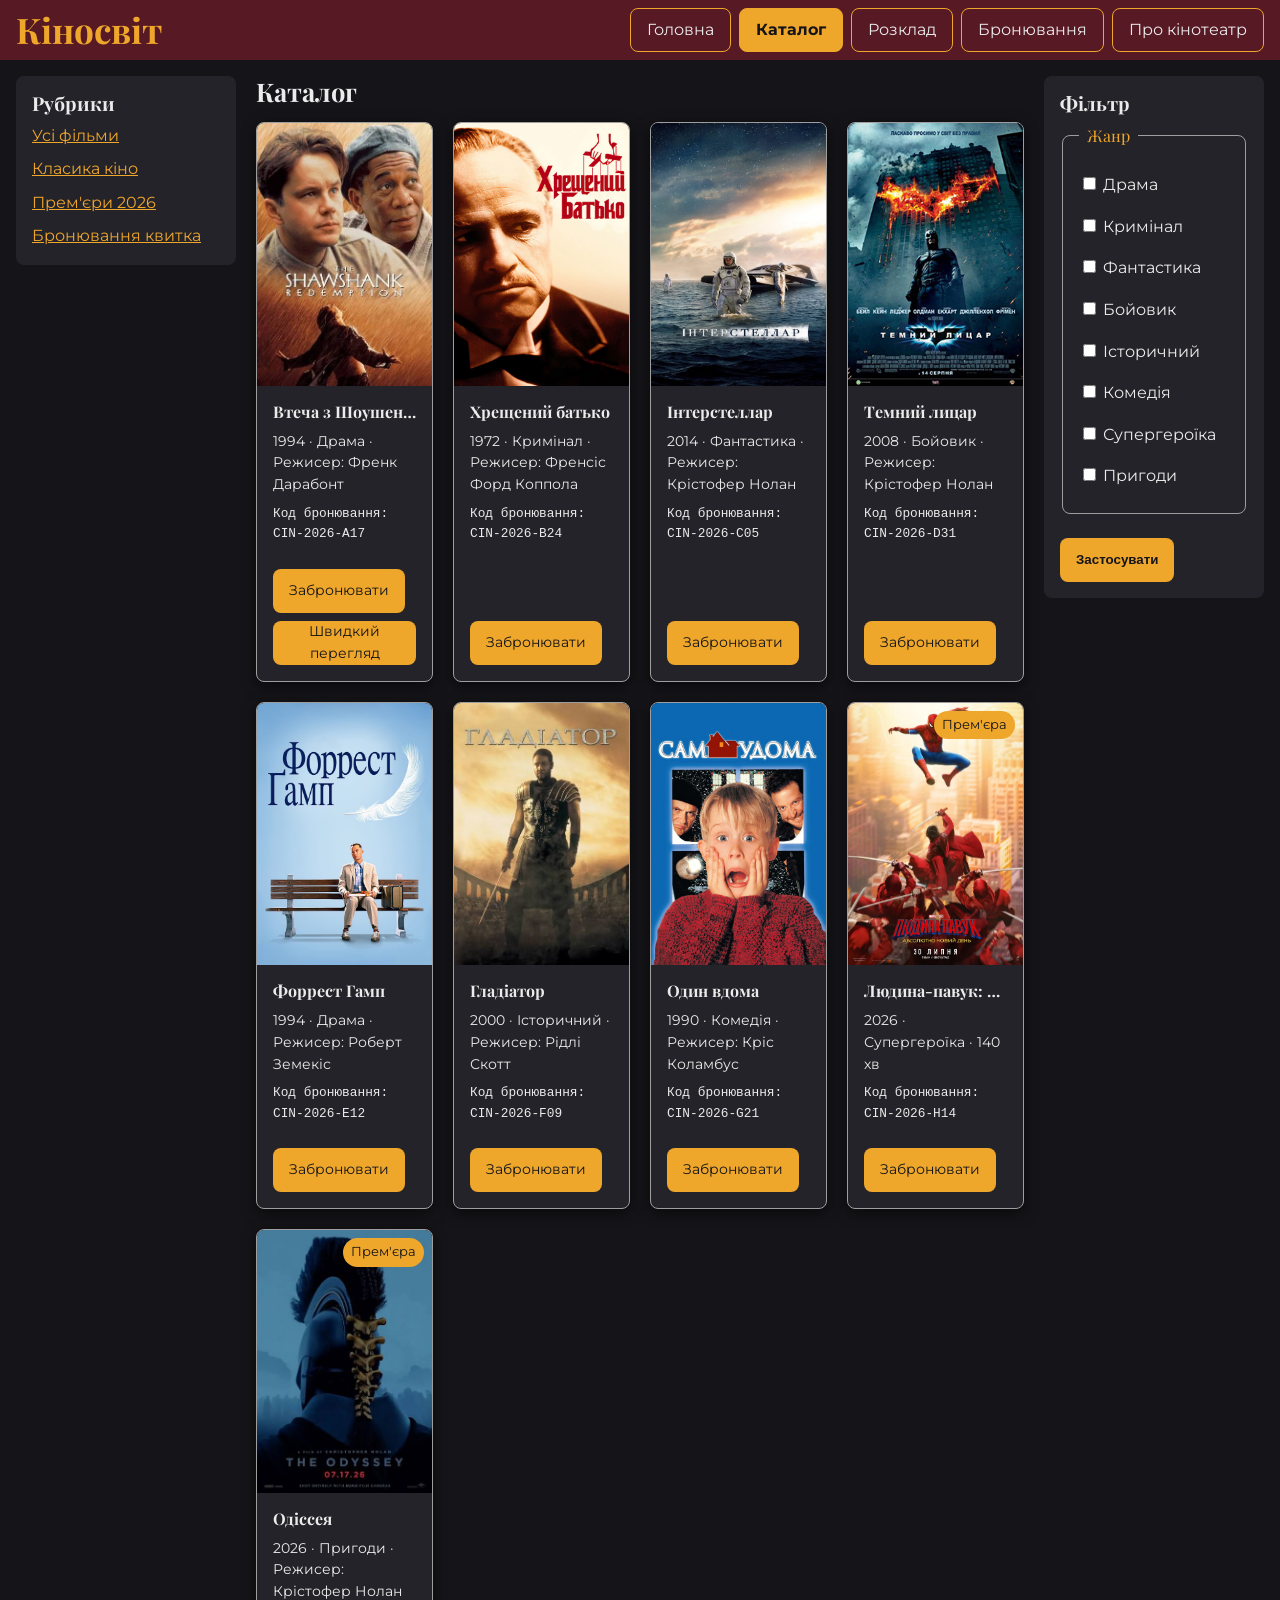
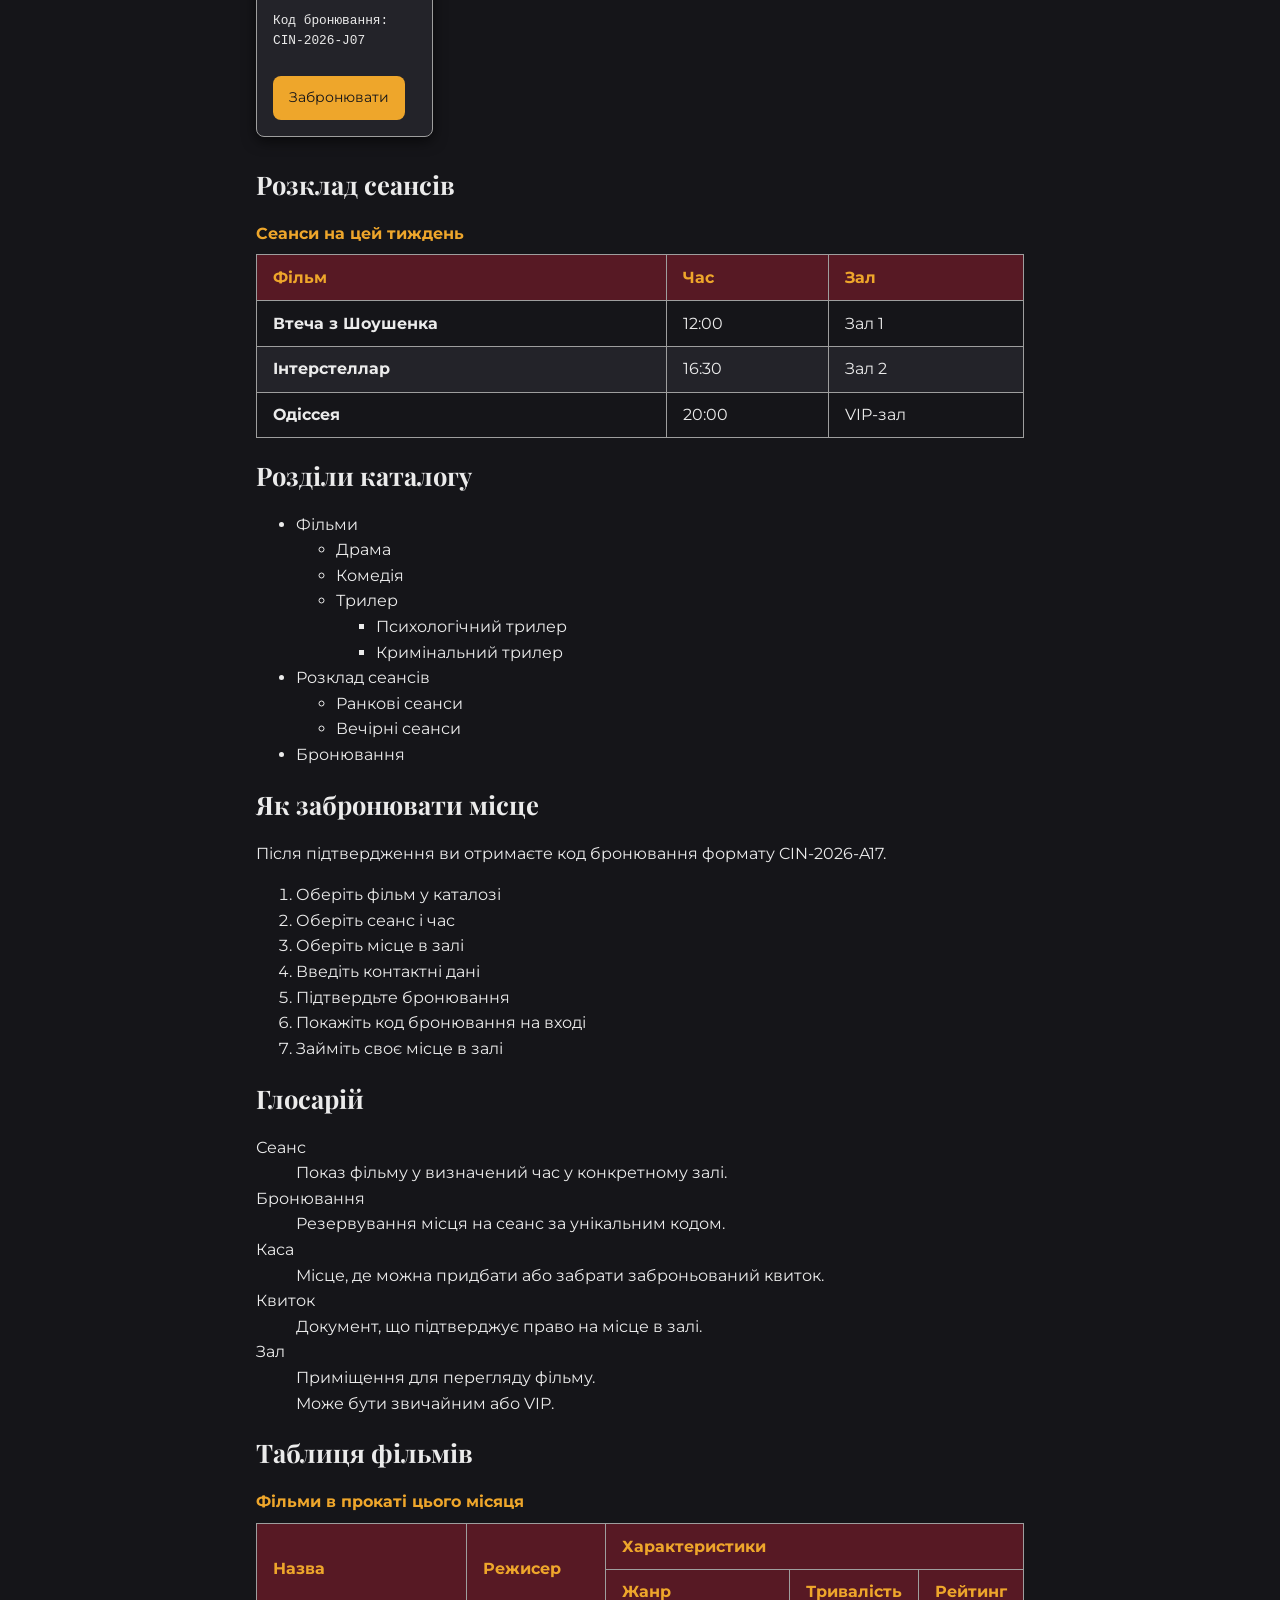
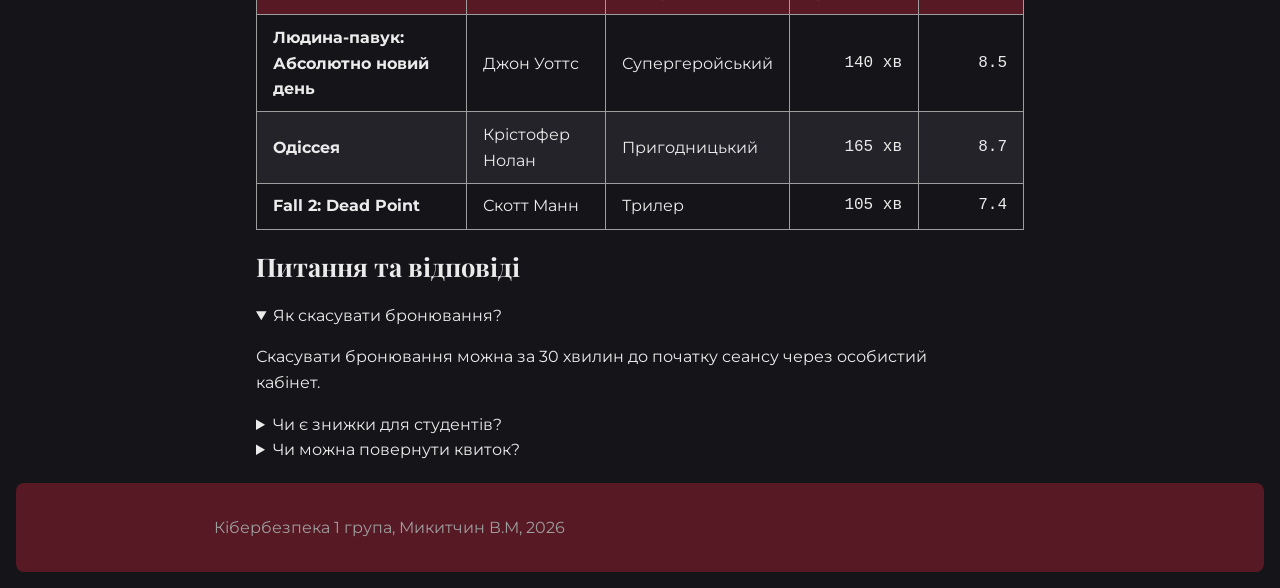
==== commit b13662d0: "LR8: js/app.js з defer" ====
--- a/catalog.html
+++ b/catalog.html
@@ -6,6 +6,7 @@
   <meta name="viewport" content="width=device-width, initial-scale=1">
   <title>Каталог фільмів — Кіносвіт</title>
   <link rel="stylesheet" href="css/styles.css">
+  <script src="js/app.js" defer></script>
 </head>
 
 <body>
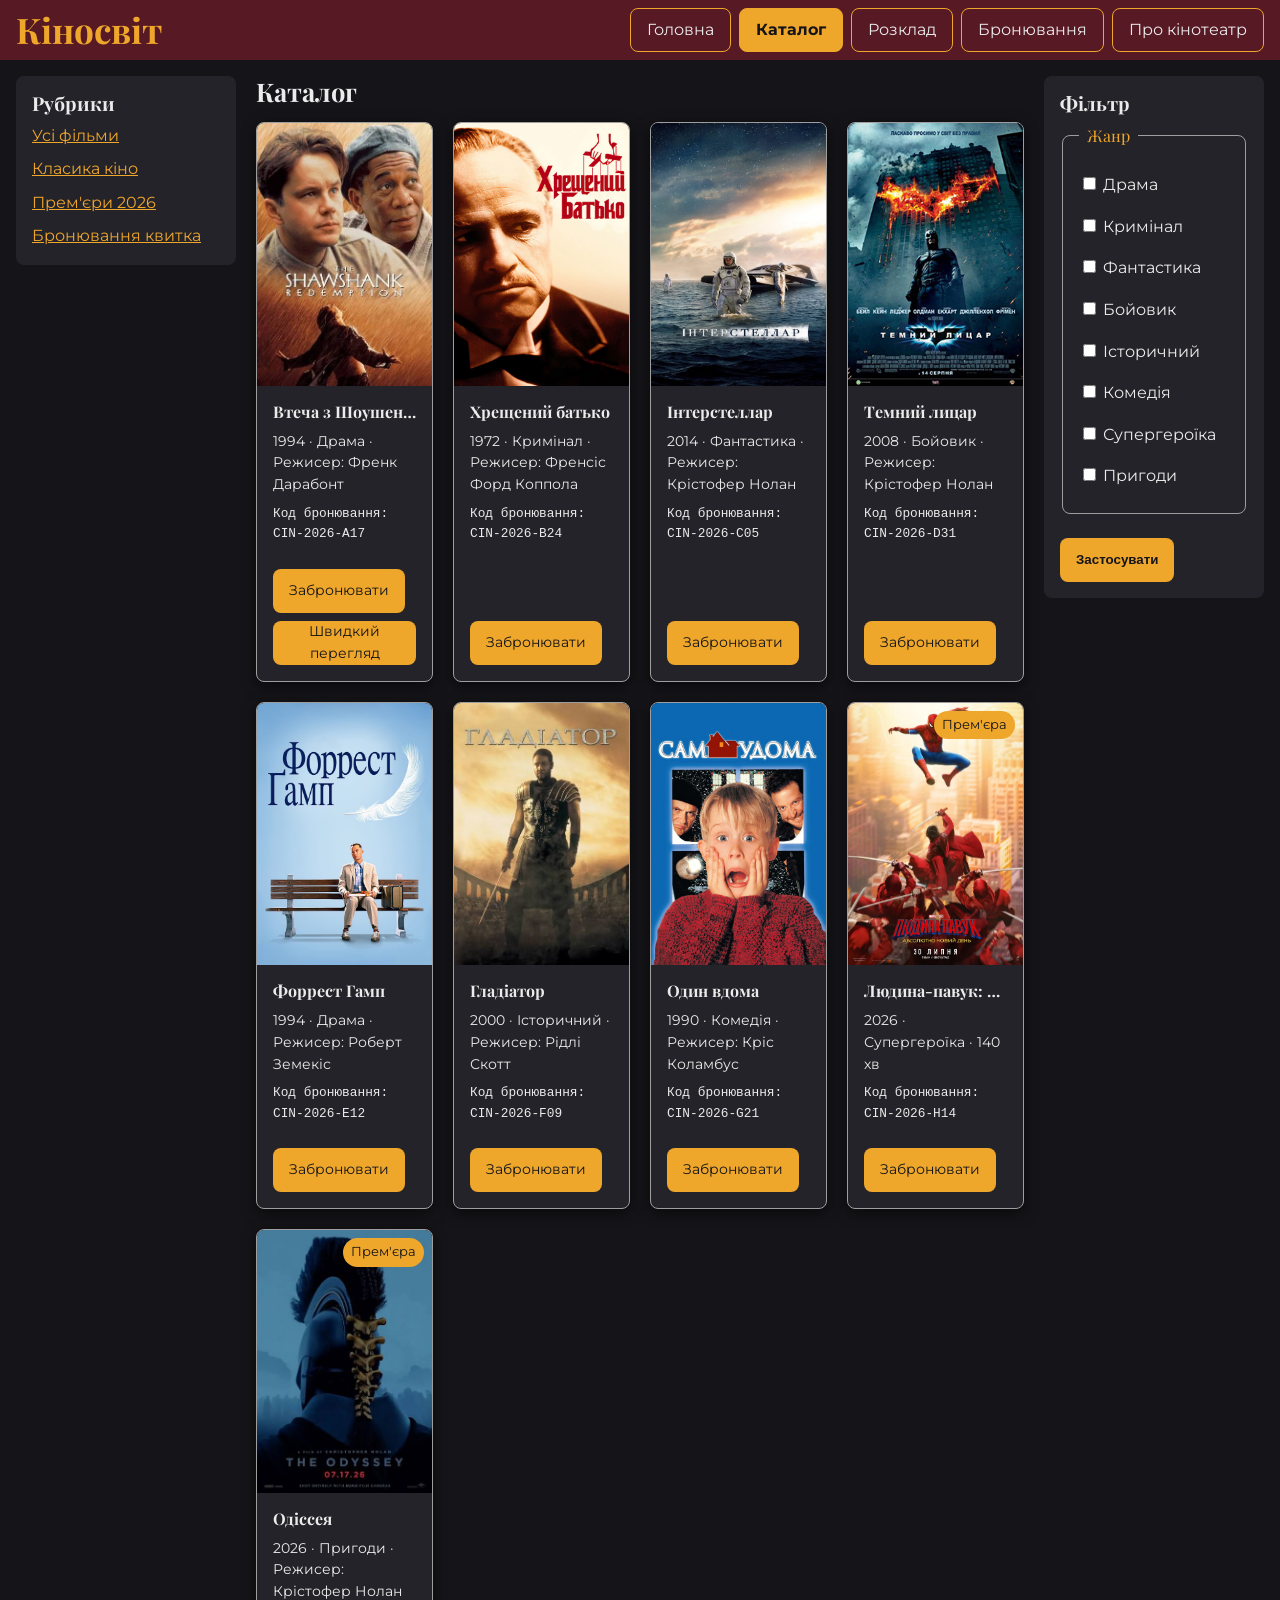
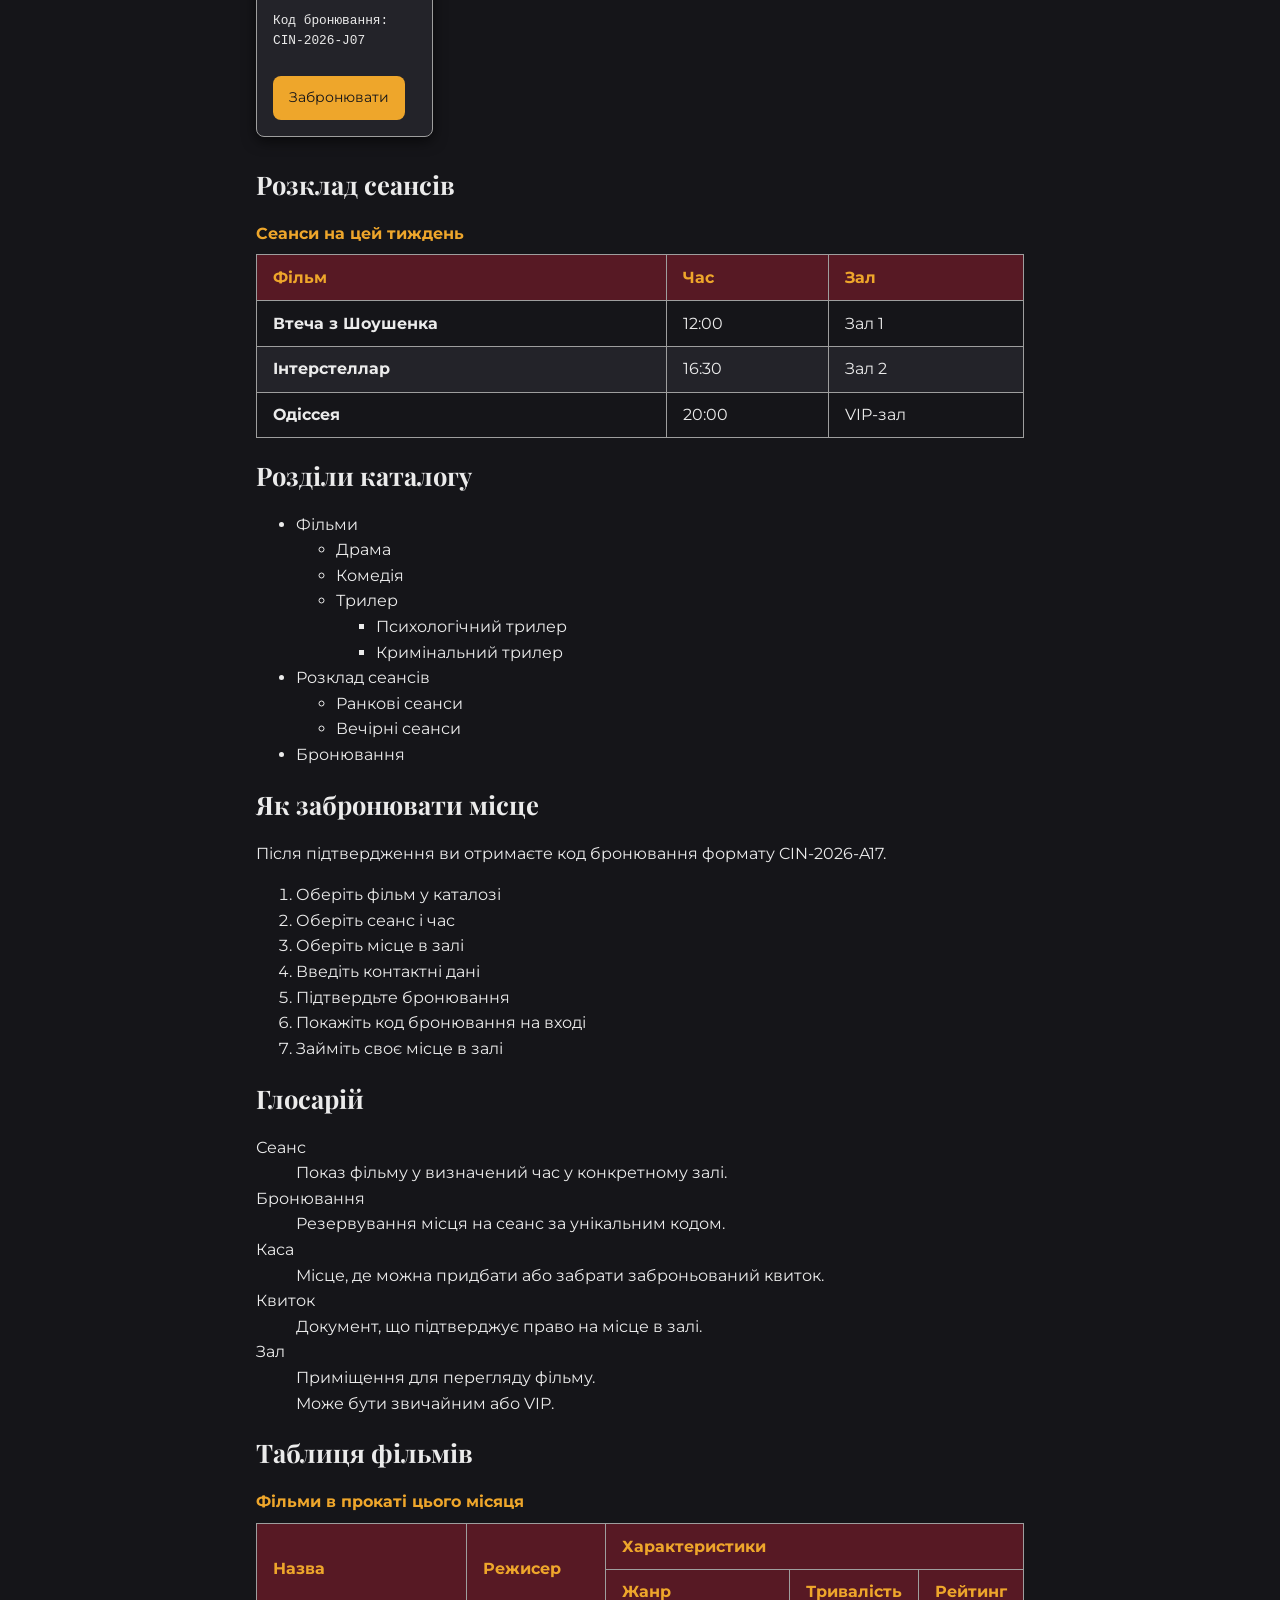
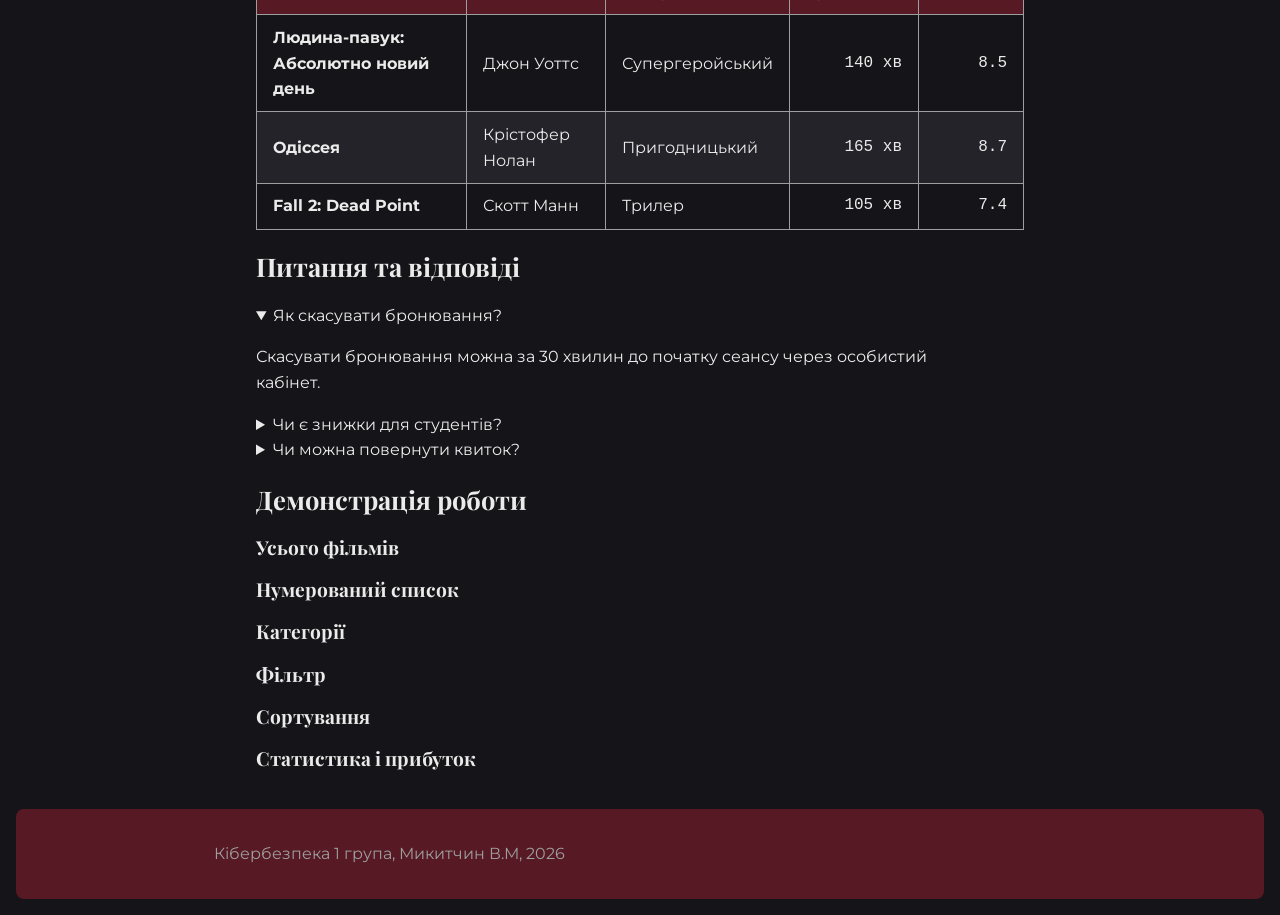
==== commit 349ceba4: "LR8: секція демонстрації в catalog.html" ====
--- a/catalog.html
+++ b/catalog.html
@@ -342,6 +342,29 @@
         </details>
       </section>
 
+      <section class="demo" id="demo">
+        <h2>Демонстрація роботи</h2>
+
+        <h3>Усього фільмів</h3>
+        <p class="js-out" id="out-count"></p>
+
+        <h3>Нумерований список</h3>
+        <p class="js-out" id="out-numbered"></p>
+
+        <h3>Категорії</h3>
+        <p class="js-out" id="out-categories"></p>
+
+        <h3>Фільтр</h3>
+        <p class="js-out" id="out-filter"></p>
+
+        <h3>Сортування</h3>
+        <p class="js-out" id="out-sorted"></p>
+
+        <h3>Статистика і прибуток</h3>
+        <p class="js-out" id="out-stats"></p>
+      </section>
+
+
     </main>
 
     <aside class="layout__aside">
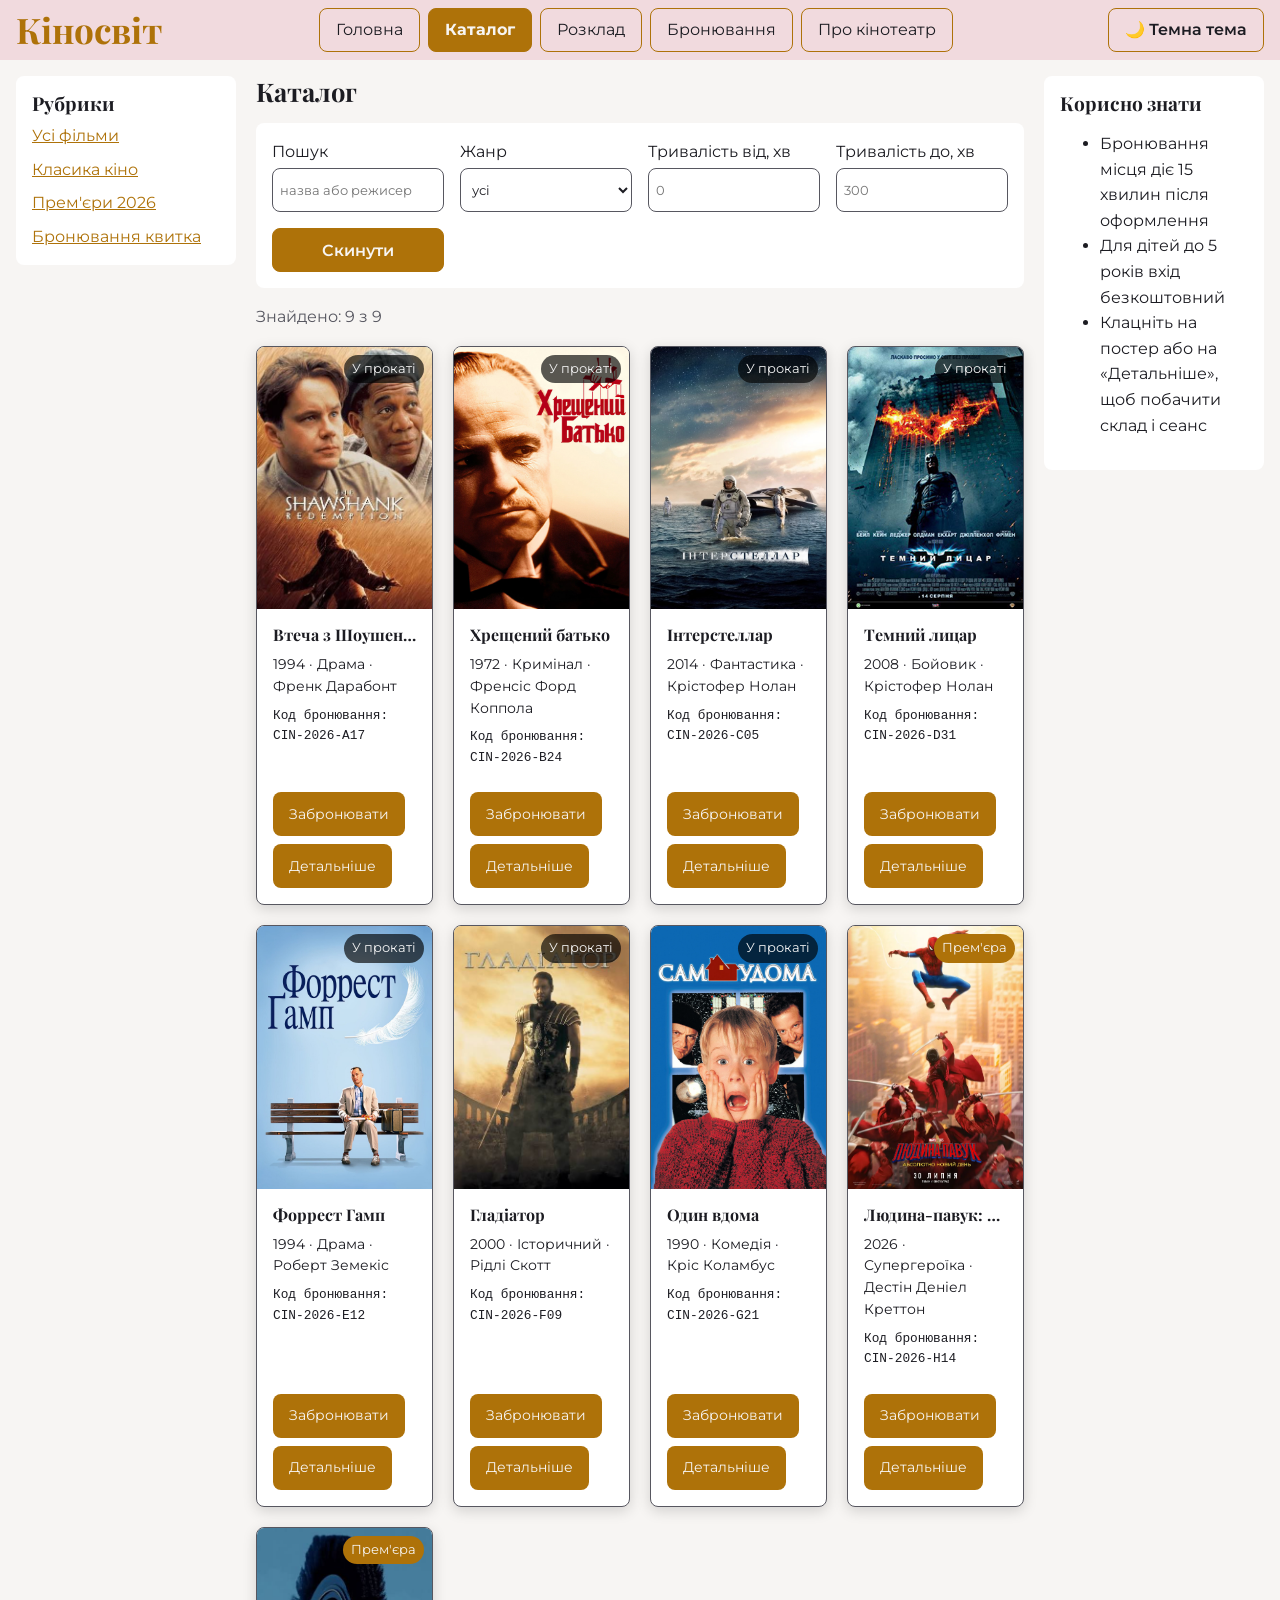
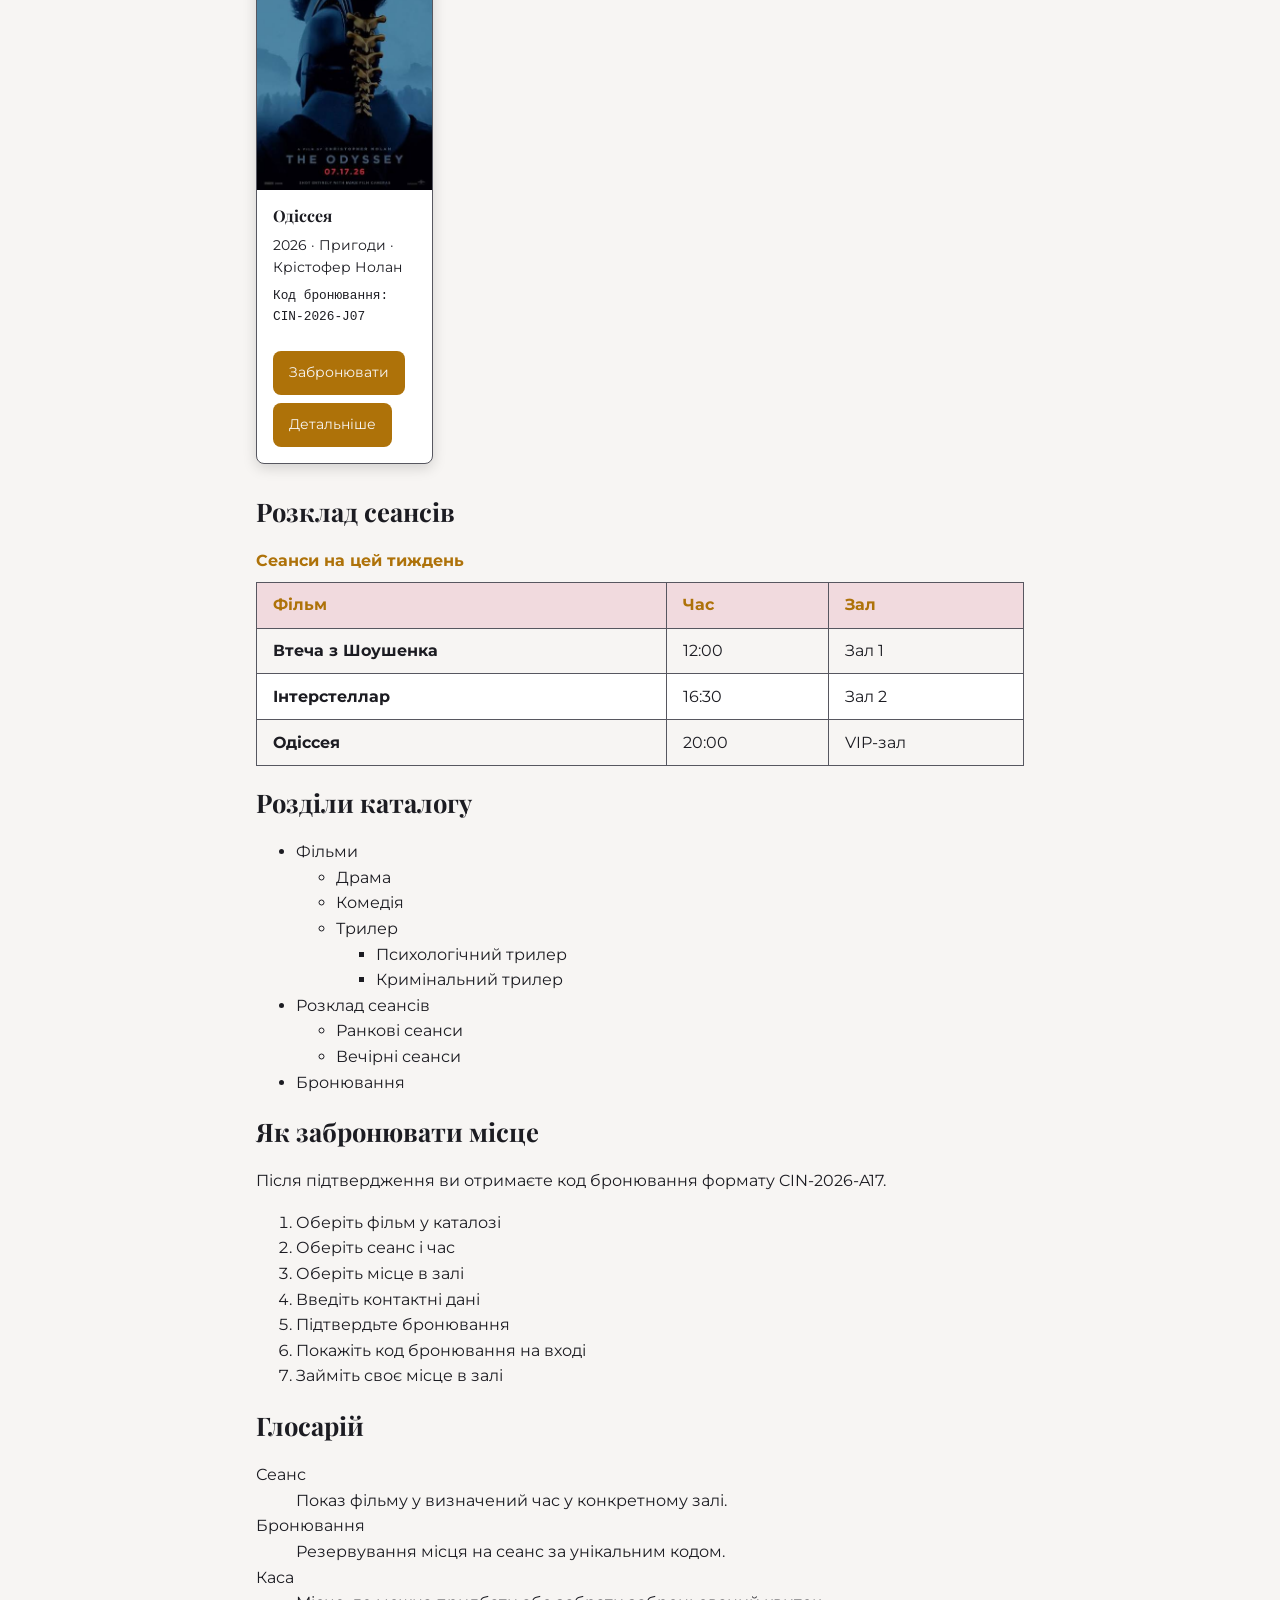
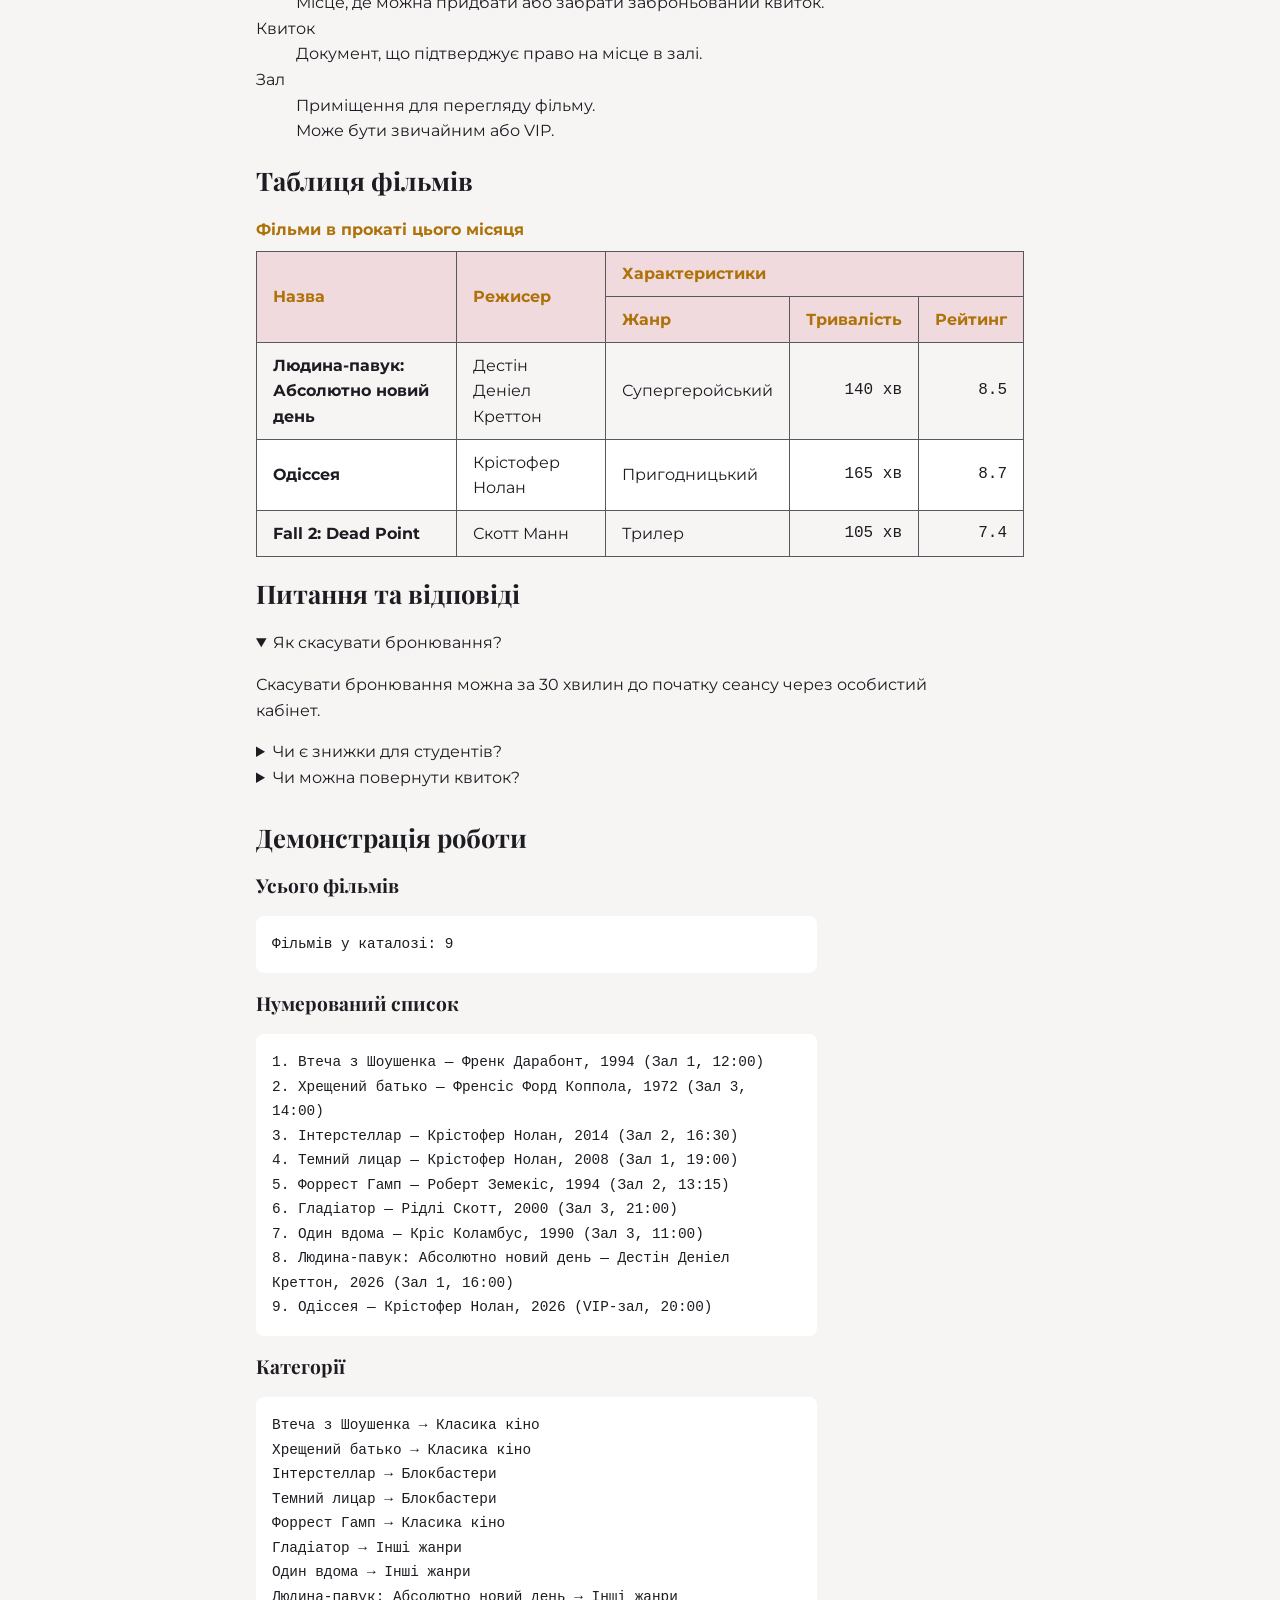
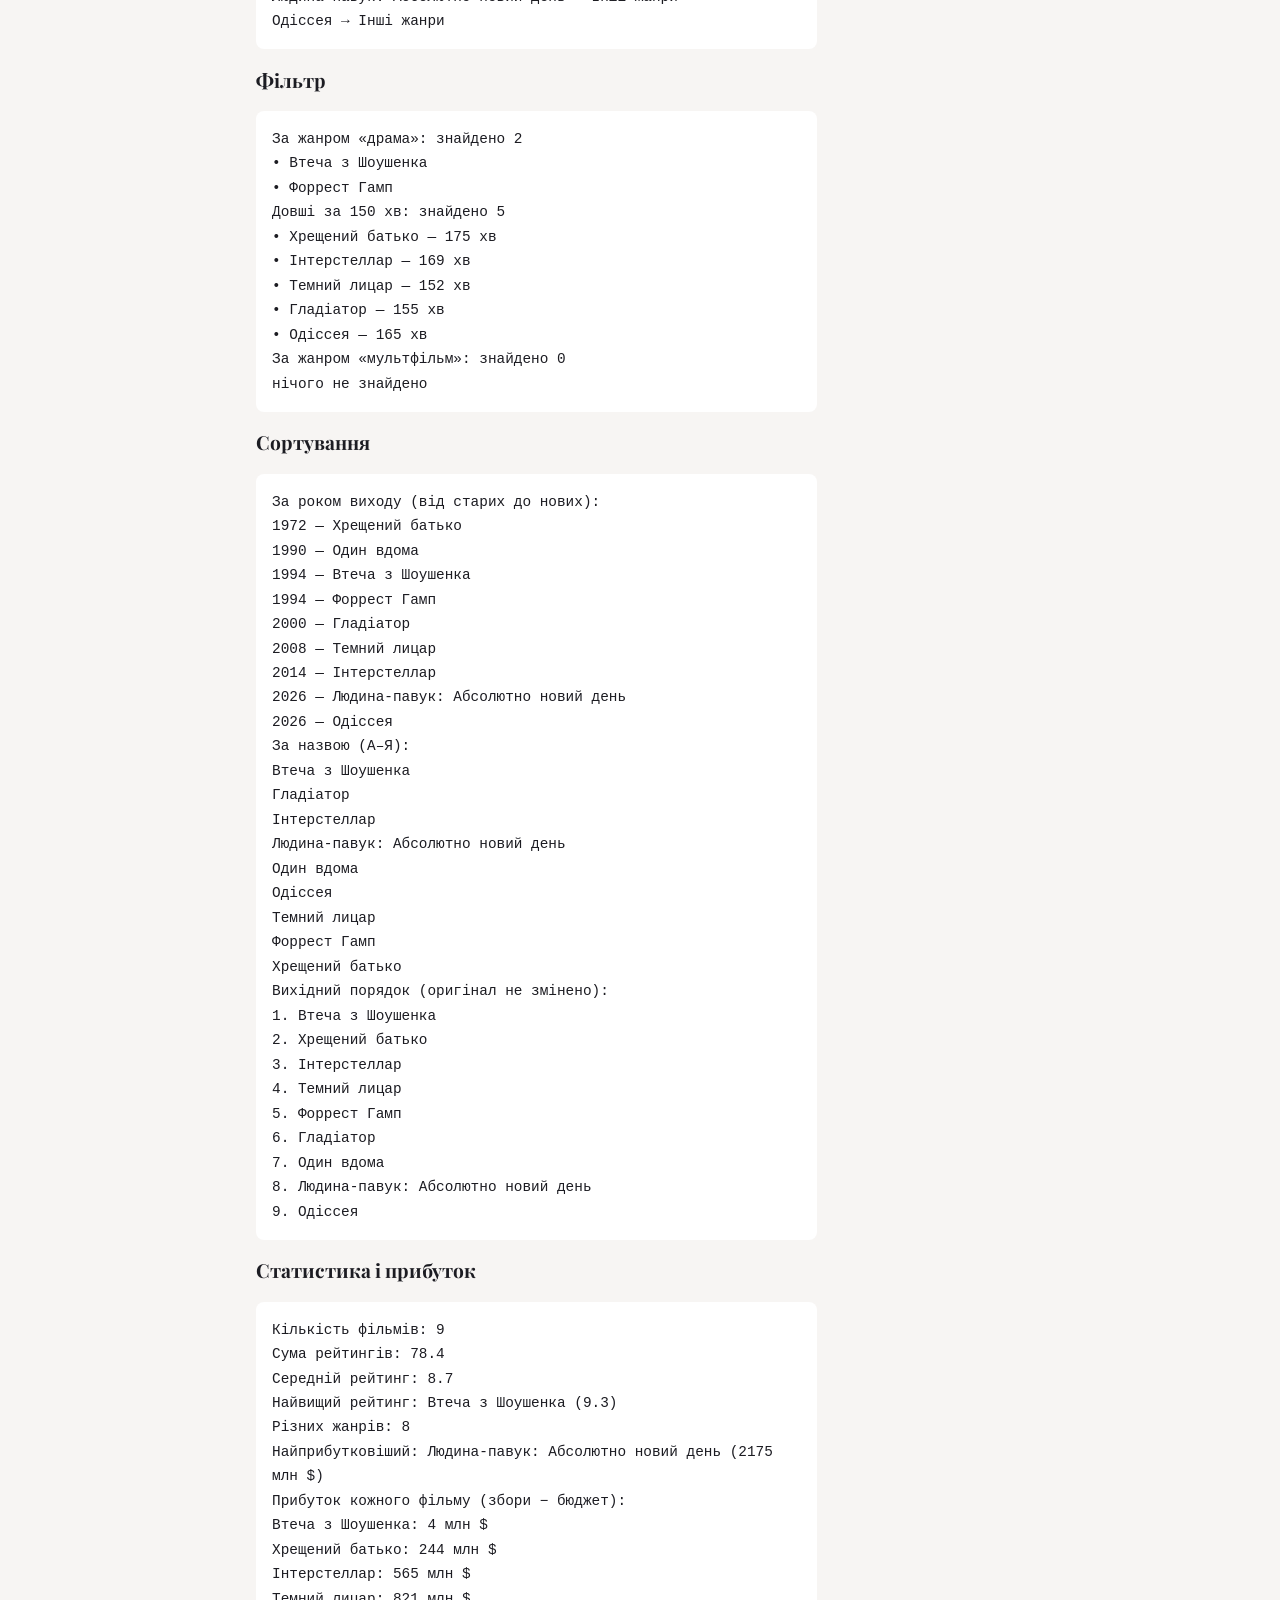
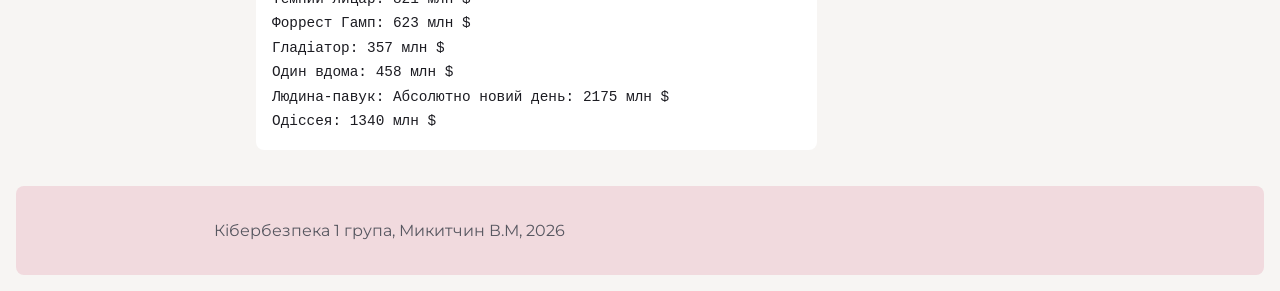
==== commit aff7a5d6: "LR9: порожній контейнер .cards, панель пошуку й фільтрів, порожня модалка, тост" ====
--- a/catalog.html
+++ b/catalog.html
@@ -13,17 +13,18 @@
 
   <header>
     <h1>Кіносвіт</h1>
-    <nav class="nav" aria-label="Головне меню">
-      <details open>
-        <summary class="nav__toggle">☰ Меню</summary>
-        <ul class="nav__list">
-          <li><a href="index.html">Головна</a></li>
-          <li><a href="catalog.html" class="current">Каталог</a></li>
-          <li><a href="catalog.html#schedule">Розклад</a></li>
-          <li><a href="form.html">Бронювання</a></li>
-          <li><a href="index.html#about">Про кінотеатр</a></li>
-        </ul>
-      </details>
+    <div class="header__tools">
+      <button id="theme" class="btn btn--outline theme-btn" type="button" aria-pressed="false">🌙 Темна тема</button>
+      <button id="burger" class="btn burger" type="button" aria-expanded="false" aria-controls="menu" aria-label="Меню">☰</button>
+    </div>
+    <nav id="menu" class="menu" aria-label="Головне меню">
+      <ul class="nav__list">
+        <li><a href="index.html">Головна</a></li>
+        <li><a href="catalog.html" class="current">Каталог</a></li>
+        <li><a href="catalog.html#schedule">Розклад</a></li>
+        <li><a href="form.html">Бронювання</a></li>
+        <li><a href="index.html#about">Про кінотеатр</a></li>
+      </ul>
     </nav>
   </header>
 
@@ -49,148 +50,44 @@
           <p>Завантажуємо каталог…</p>
         </div>
 
-        <div class="cards">
-
-          <article class="card">
-            <div class="card__media">
-              <img class="card__img" src="images/shawshank.jpg" alt="Постер фільму «Втеча з Шоушенка»">
-              <span class="card__overlay" aria-hidden="true">Втеча з Шоушенка</span>
-            </div>
-            <div class="card__body">
-              <h3 class="card__title">Втеча з Шоушенка</h3>
-              <p class="card__meta">1994 · Драма · Режисер: Френк Дарабонт</p>
-              <p class="card__id">Код бронювання: CIN-2026-A17</p>
-            </div>
-            <div class="card__actions">
-              <a class="card__action" href="form.html">Забронювати</a>
-              <button id="openDetails" type="button">Швидкий перегляд</button>
-            </div>
-          </article>
-
-          <article class="card">
-            <div class="card__media">
-              <img class="card__img" src="images/godfather.jpg" alt="Постер фільму «Хрещений батько»">
-              <span class="card__overlay" aria-hidden="true">Хрещений батько</span>
-            </div>
-            <div class="card__body">
-              <h3 class="card__title">Хрещений батько</h3>
-              <p class="card__meta">1972 · Кримінал · Режисер: Френсіс Форд Коппола</p>
-              <p class="card__id">Код бронювання: CIN-2026-B24</p>
-            </div>
-            <div class="card__actions">
-              <a class="card__action" href="form.html">Забронювати</a>
-            </div>
-          </article>
-
-          <article class="card">
-            <div class="card__media">
-              <img class="card__img" src="images/interstellar.jpg" alt="Постер фільму «Інтерстеллар»">
-              <span class="card__overlay" aria-hidden="true">Інтерстеллар</span>
-            </div>
-            <div class="card__body">
-              <h3 class="card__title">Інтерстеллар</h3>
-              <p class="card__meta">2014 · Фантастика · Режисер: Крістофер Нолан</p>
-              <p class="card__id">Код бронювання: CIN-2026-C05</p>
-            </div>
-            <div class="card__actions">
-              <a class="card__action" href="form.html">Забронювати</a>
-            </div>
-          </article>
-
-          <article class="card">
-            <div class="card__media">
-              <img class="card__img" src="images/dark-knight.jpg" alt="Постер фільму «Темний лицар»" loading="lazy">
-              <span class="card__overlay" aria-hidden="true">Темний лицар</span>
-            </div>
-            <div class="card__body">
-              <h3 class="card__title">Темний лицар</h3>
-              <p class="card__meta">2008 · Бойовик · Режисер: Крістофер Нолан</p>
-              <p class="card__id">Код бронювання: CIN-2026-D31</p>
-            </div>
-            <div class="card__actions">
-              <a class="card__action" href="form.html">Забронювати</a>
-            </div>
-          </article>
-
-          <article class="card">
-            <div class="card__media">
-              <img class="card__img" src="images/forrest-gump.jpg" alt="Постер фільму «Форрест Гамп»" loading="lazy">
-              <span class="card__overlay" aria-hidden="true">Форрест Гамп</span>
-            </div>
-            <div class="card__body">
-              <h3 class="card__title">Форрест Гамп</h3>
-              <p class="card__meta">1994 · Драма · Режисер: Роберт Земекіс</p>
-              <p class="card__id">Код бронювання: CIN-2026-E12</p>
-            </div>
-            <div class="card__actions">
-              <a class="card__action" href="form.html">Забронювати</a>
-            </div>
-          </article>
-
-          <article class="card">
-            <div class="card__media">
-              <img class="card__img" src="images/gladiator.jpg" alt="Постер фільму «Гладіатор»" loading="lazy">
-              <span class="card__overlay" aria-hidden="true">Гладіатор</span>
-            </div>
-            <div class="card__body">
-              <h3 class="card__title">Гладіатор</h3>
-              <p class="card__meta">2000 · Історичний · Режисер: Рідлі Скотт</p>
-              <p class="card__id">Код бронювання: CIN-2026-F09</p>
-            </div>
-            <div class="card__actions">
-              <a class="card__action" href="form.html">Забронювати</a>
-            </div>
-          </article>
-
-          <article class="card">
-            <div class="card__media">
-              <img class="card__img" src="images/home-alone.jpg" alt="Постер фільму «Один вдома»" loading="lazy">
-              <span class="card__overlay" aria-hidden="true">Один вдома</span>
-            </div>
-            <div class="card__body">
-              <h3 class="card__title">Один вдома</h3>
-              <p class="card__meta">1990 · Комедія · Режисер: Кріс Коламбус</p>
-              <p class="card__id">Код бронювання: CIN-2026-G21</p>
-            </div>
-            <div class="card__actions">
-              <a class="card__action" href="form.html">Забронювати</a>
-            </div>
-          </article>
-
-          <article class="card">
-            <div class="card__media">
-              <span class="card__badge">Прем'єра</span>
-              <img class="card__img" src="images/cinema-banner.webp"
-                alt="Постер фільму «Людина-павук: Абсолютно новий день»" loading="lazy">
-              <span class="card__overlay" aria-hidden="true">Людина-павук: Абсолютно новий день</span>
-            </div>
-            <div class="card__body">
-              <h3 class="card__title">Людина-павук: Абсолютно новий день</h3>
-              <p class="card__meta">2026 · Супергероїка · 140 хв</p>
-              <p class="card__id">Код бронювання: CIN-2026-H14</p>
-            </div>
-            <div class="card__actions">
-              <a class="card__action" href="form.html">Забронювати</a>
-            </div>
-          </article>
-
-          <article class="card">
-            <div class="card__media">
-              <span class="card__badge">Прем'єра</span>
-              <img class="card__img" src="images/odyssey.jpg" alt="Постер фільму «Одіссея»" loading="lazy">
-              <span class="card__overlay" aria-hidden="true">Одіссея</span>
-            </div>
-            <div class="card__body">
-              <h3 class="card__title">Одіссея</h3>
-              <p class="card__meta">2026 · Пригоди · Режисер: Крістофер Нолан</p>
-              <p class="card__id">Код бронювання: CIN-2026-J07</p>
-            </div>
-            <div class="card__actions">
-              <a class="card__action" href="form.html">Забронювати</a>
-            </div>
-          </article>
-
-        </div>
+        <div class="controls">
+          <div class="controls__field">
+            <label for="q">Пошук</label>
+            <input type="search" id="q" placeholder="назва або режисер" autocomplete="off">
+          </div>
+
+          <div class="controls__field">
+            <label for="filter">Жанр</label>
+            <select id="filter">
+              <option value="all">усі</option>
+              <option value="драма">Драма</option>
+              <option value="кримінал">Кримінал</option>
+              <option value="фантастика">Фантастика</option>
+              <option value="бойовик">Бойовик</option>
+              <option value="історичний">Історичний</option>
+              <option value="комедія">Комедія</option>
+              <option value="супергероїка">Супергероїка</option>
+              <option value="пригоди">Пригоди</option>
+            </select>
+          </div>
+
+          <div class="controls__field">
+            <label for="dmin">Тривалість від, хв</label>
+            <input type="number" id="dmin" min="0" max="300" step="5" placeholder="0">
+          </div>
+
+          <div class="controls__field">
+            <label for="dmax">Тривалість до, хв</label>
+            <input type="number" id="dmax" min="0" max="300" step="5" placeholder="300">
+          </div>
+
+          <button type="button" class="btn" id="reset-filters">Скинути</button>
+        </div>
+
+        <p class="controls__count" id="found" aria-live="polite"></p>
+        <p id="empty" class="empty" hidden>Нічого не знайдено. Спробуйте інший запит.</p>
+
+        <div class="cards" id="cards"></div>
       </section>
 
       <section id="schedule">
@@ -302,7 +199,7 @@
             <tbody>
               <tr>
                 <th scope="row">Людина-павук: Абсолютно новий день</th>
-                <td>Джон Уоттс</td>
+                <td>Дестін Деніел Креттон</td>
                 <td>Супергеройський</td>
                 <td>140 хв</td>
                 <td>8.5</td>
@@ -364,26 +261,15 @@
         <p class="js-out" id="out-stats"></p>
       </section>
 
-
     </main>
 
     <aside class="layout__aside">
-      <h2>Фільтр</h2>
-      <form class="filter" action="catalog.html" method="get">
-        <fieldset>
-          <legend>Жанр</legend>
-          <label for="g-drama"><input type="checkbox" id="g-drama" name="genre" value="drama"> Драма</label>
-          <label for="g-crime"><input type="checkbox" id="g-crime" name="genre" value="crime"> Кримінал</label>
-          <label for="g-scifi"><input type="checkbox" id="g-scifi" name="genre" value="scifi"> Фантастика</label>
-          <label for="g-action"><input type="checkbox" id="g-action" name="genre" value="action"> Бойовик</label>
-          <label for="g-history"><input type="checkbox" id="g-history" name="genre" value="history"> Історичний</label>
-          <label for="g-comedy"><input type="checkbox" id="g-comedy" name="genre" value="comedy"> Комедія</label>
-          <label for="g-hero"><input type="checkbox" id="g-hero" name="genre" value="superhero"> Супергероїка</label>
-          <label for="g-adventure"><input type="checkbox" id="g-adventure" name="genre" value="adventure">
-            Пригоди</label>
-        </fieldset>
-        <button type="submit">Застосувати</button>
-      </form>
+      <h2>Корисно знати</h2>
+      <ul>
+        <li>Бронювання місця діє 15 хвилин після оформлення</li>
+        <li>Для дітей до 5 років вхід безкоштовний</li>
+        <li>Клацніть на постер або на «Детальніше», щоб побачити склад і сеанс</li>
+      </ul>
     </aside>
 
     <footer class="layout__footer">
@@ -392,26 +278,15 @@
 
   </div>
 
-  <dialog id="details">
-    <h2>Втеча з Шоушенка</h2>
-    <p>Ідентифікатор: CIN-2026-A17</p>
-    <p>Режисер: Френк Дарабонт · Рік: 1994 · Тривалість: 142 хв · Жанр: драма</p>
-    <p>Банкір Енді Дюфрейн, засуджений за вбивство дружини, потрапляє до в'язниці Шоушенк, де знаходить друга й надію.
-      Фільм знято за повістю Стівена Кінга.</p>
-    <h3>Акторський склад</h3>
-    <ul>
-      <li>Тім Роббінс — Енді Дюфрейн</li>
-      <li>Морган Фріман — Елліс Бойд «Ред» Реддінг</li>
-      <li>Боб Гантон — начальник в'язниці Семюел Нортон</li>
-    </ul>
-    <button id="closeDetails" type="button">Закрити</button>
+  <dialog id="details" aria-labelledby="d-title">
+    <h2 id="d-title"></h2>
+    <p id="d-line1"></p>
+    <p id="d-line2"></p>
+    <p id="d-line3"></p>
+    <button id="d-close" class="btn" type="button">Закрити</button>
   </dialog>
 
-  <script>
-    const dlg = document.getElementById("details");
-    document.getElementById("openDetails").addEventListener("click", () => dlg.showModal());
-    document.getElementById("closeDetails").addEventListener("click", () => dlg.close());
-  </script>
+  <div id="toast" class="toast" role="status" hidden></div>
 
 </body>
 
--- a/css/styles.css
+++ b/css/styles.css
@@ -5,6 +5,8 @@
 ├── form.html
 ├── css/
 │   └── styles.css
+├── js/
+│   └── app.js
 ├── images/
 │   └── screens/
 └── README.md
@@ -13,7 +15,7 @@
    Проєкт: Кіносвіт — онлайн-кінотеатр
    Варіант 4
    Виконав: Микитчин В.М.
-   Дата: листопад 2026
+   Дата: 25 листопада 2026
    ========================================================== */
 
 @import url('https://fonts.googleapis.com/css2?family=Playfair+Display:wght@700&family=Montserrat:wght@400;600&display=swap');
@@ -22,9 +24,7 @@
    У content-box width рахується тільки для вмісту, а відступи й рамка
    додаються зверху, тому дві колонки по 50% з padding разом дають
    більше 100% і не вміщаються в рядок. */
-*,
-*::before,
-*::after {
+*, *::before, *::after {
   box-sizing: border-box;
 }
 
@@ -32,9 +32,7 @@
    а height: auto зберігає пропорції. Без цього велика картинка тримає
    власну ширину в пікселях, виходить за межі екрана телефона й розтягує
    всю сторінку, через що з'являється горизонтальна прокрутка. */
-img,
-video,
-iframe {
+img, video, iframe {
   max-width: 100%;
   height: auto;
 }
@@ -42,26 +40,29 @@
 /* Запас зверху для переходів за якорями (#schedule, #about): без нього
    липка шапка закривала б заголовок розділу, до якого ми прокрутили. */
 html {
-  scroll-padding-top: 5rem;
-}
-
+  scroll-padding-top: 7rem;
+}
+
+/* ===== Палітра: темна (за замовчуванням) ===== */
 :root {
-  /* Палітра "кінозалу": темний фон, тепле золото як акцент */
-  --color-brand: hsl(350 55% 22%);
-  /* бордовий — оксамитові крісла */
-  --color-accent: hsl(38 85% 55%);
-  /* тепле золото — кнопки, акценти */
-  --color-bg: hsl(240 10% 9%);
-  /* майже чорний фон залу */
-  --color-surface: hsl(240 8% 15%);
-  /* фон карток і таблиці */
-  --color-text: hsl(0 0% 92%);
-  /* світлий текст на темному фоні */
-  --color-muted: hsl(0 0% 62%);
-  /* другорядний текст */
+  --color-brand: hsl(350 55% 22%);     /* бордовий — оксамитові крісла */
+  --color-accent: hsl(38 85% 55%);     /* тепле золото — кнопки, акценти */
+  --color-bg: hsl(240 10% 9%);         /* майже чорний фон залу */
+  --color-surface: hsl(240 8% 15%);    /* фон карток і таблиці */
+  --color-text: hsl(0 0% 92%);         /* світлий текст на темному фоні */
+  --color-muted: hsl(0 0% 62%);        /* другорядний текст */
+  --color-error: hsl(0 70% 55%);       /* помилка валідації */
+  --color-error-bg: hsl(0 50% 20%);
+  --color-ok: hsl(140 50% 45%);        /* поле заповнено правильно */
+  --color-ok-bg: hsl(140 30% 18%);
+  --shadow: 0 4px 14px rgb(0 0 0 / 60%);
+
+  /* Однакові в обох темах: текст на темних підкладках і градієнт банера */
+  --color-on-dark: hsl(0 0% 96%);
+  --banner-from: hsl(350 55% 22%);
+  --banner-to: hsl(38 85% 45%);
 
   --radius: 8px;
-  --shadow: 0 4px 14px rgb(0 0 0 / 60%);
   --font-heading: "Playfair Display", Georgia, serif;
   --font-body: "Montserrat", Arial, sans-serif;
   --font-mono: Consolas, "SFMono-Regular", Menlo, monospace;
@@ -71,16 +72,61 @@
   --space-sm: 0.5rem;
   --space-md: 1rem;
   --space-lg: 2rem;
-  --tap: 44px;
-  /* мінімальна зона натискання для пальця */
+  --tap: 44px;          /* мінімальна зона натискання для пальця */
 
   /* Макет */
-  --gap: 1.25rem;
-  /* єдиний проміжок усіх сіток проєкту */
-  --sidebar: 220px;
-  /* ширина бічної колонки на десктопі */
-  --min-col: 45%;
-  /* база (телефон): 2 постери в ряд; далі перевизначається у медіазапитах */
+  --gap: 1.25rem;       /* єдиний проміжок усіх сіток проєкту */
+  --sidebar: 220px;     /* ширина бічної колонки на десктопі */
+  --min-col: 45%;       /* база (телефон): 2 постери в ряд; далі перевизначається у медіазапитах */
+}
+
+/* ===== Палітра: світла =====
+   1) якщо система просить світлу схему і користувач не примусив темну;
+   2) якщо користувач сам натиснув кнопку теми (клас light-theme). */
+@media (prefers-color-scheme: light) {
+  :root:not(.dark-theme) {
+    --color-brand: hsl(350 45% 90%);
+    --color-accent: hsl(38 90% 36%);
+    --color-bg: hsl(40 20% 96%);
+    --color-surface: hsl(0 0% 100%);
+    --color-text: hsl(240 10% 12%);
+    --color-muted: hsl(240 5% 36%);
+    --color-error: hsl(0 70% 42%);
+    --color-error-bg: hsl(0 80% 94%);
+    --color-ok: hsl(140 55% 30%);
+    --color-ok-bg: hsl(140 50% 92%);
+    --shadow: 0 4px 14px rgb(0 0 0 / 15%);
+  }
+}
+
+:root.light-theme {
+  --color-brand: hsl(350 45% 90%);
+  --color-accent: hsl(38 90% 36%);
+  --color-bg: hsl(40 20% 96%);
+  --color-surface: hsl(0 0% 100%);
+  --color-text: hsl(240 10% 12%);
+  --color-muted: hsl(240 5% 36%);
+  --color-error: hsl(0 70% 42%);
+  --color-error-bg: hsl(0 80% 94%);
+  --color-ok: hsl(140 55% 30%);
+  --color-ok-bg: hsl(140 50% 92%);
+  --shadow: 0 4px 14px rgb(0 0 0 / 15%);
+}
+
+/* Темна тема ще раз, класом: потрібна, щоб користувач міг повернути
+   темну схему, коли система просить світлу */
+:root.dark-theme {
+  --color-brand: hsl(350 55% 22%);
+  --color-accent: hsl(38 85% 55%);
+  --color-bg: hsl(240 10% 9%);
+  --color-surface: hsl(240 8% 15%);
+  --color-text: hsl(0 0% 92%);
+  --color-muted: hsl(0 0% 62%);
+  --color-error: hsl(0 70% 55%);
+  --color-error-bg: hsl(0 50% 20%);
+  --color-ok: hsl(140 50% 45%);
+  --color-ok-bg: hsl(140 30% 18%);
+  --shadow: 0 4px 14px rgb(0 0 0 / 60%);
 }
 
 /* ===== Адаптив (mobile-first) =====
@@ -88,7 +134,7 @@
    min-width: 768px  — планшет,  768–1023px
    min-width: 1024px — десктоп,  ≥ 1024px
    Усі медіазапити лише через min-width і розташовані поруч зі своїми
-   компонентами; єдиний виняток — prefers-reduced-motion в кінці файлу. */
+   компонентами; винятки — prefers-color-scheme та prefers-reduced-motion. */
 
 /* body — flex-колонка: футер притискається до низу вікна.
    На сторінках з макетом росте .layout, на form.html — main. */
@@ -104,32 +150,21 @@
   line-height: 1.6;
 }
 
-h1,
-h2,
-h3 {
+h1, h2, h3 {
   font-family: var(--font-heading);
   line-height: 1.2;
 }
 
-h1 {
-  font-size: clamp(1.6rem, 5vw, 2.2rem);
-}
-
-h2 {
-  font-size: clamp(1.3rem, 4vw, 1.6rem);
-}
-
-h3 {
-  font-size: 1.2rem;
-}
+h1 { font-size: clamp(1.6rem, 5vw, 2.2rem); }
+h2 { font-size: clamp(1.3rem, 4vw, 1.6rem); }
+h3 { font-size: 1.2rem; }
 
 p {
   max-width: 65ch;
 }
 
 main {
-  flex: 1;
-  /* на form.html main росте й притискає футер до низу */
+  flex: 1; /* на form.html main росте й притискає футер до низу */
   padding: var(--space-md);
 }
 
@@ -137,88 +172,88 @@
    Порядок критичний: кожен наступний стан має "переважати"
    попередній у каскаді, інакше, наприклад, hover ніколи
    не спрацює на вже відвіданому посиланні */
-a:link {
-  color: var(--color-accent);
-}
-
-a:visited {
-  color: var(--color-muted);
-}
-
-a:hover {
-  text-decoration: underline;
-}
-
-a:focus-visible {
-  outline: 2px solid var(--color-accent);
-}
-
-a:active {
+a:link    { color: var(--color-accent); }
+a:visited { color: var(--color-muted); }
+a:hover   { text-decoration: underline; }
+a:focus-visible { outline: 2px solid var(--color-accent); }
+a:active  { color: var(--color-text); }
+
+/* === Кнопки === */
+.btn {
+  display: inline-flex;
+  align-items: center;
+  justify-content: center;
+  min-height: var(--tap);
+  min-width: var(--tap);
+  padding: 0 var(--space-md);
+  border: 1px solid var(--color-accent);
+  border-radius: var(--radius);
+  background: var(--color-accent);
+  color: var(--color-bg);
+  font: inherit;
+  font-weight: 600;
+  cursor: pointer;
+}
+
+.btn--outline {
+  background: transparent;
   color: var(--color-text);
 }
 
+.btn:focus-visible {
+  outline: 3px solid var(--color-text);
+  outline-offset: 2px;
+}
+
 /* === Шапка ===
-   База (телефон): назва над меню, шапка звичайна (не липка), бо відкрите
-   меню займало б пів екрана. З планшета шапка стає липкою, а назва й меню
-   стоять в один рядок. Шапка лишається за межами .layout: липкий елемент
-   рухається лише в межах свого контейнера.
+   База (телефон): у першому рядку назва й кнопки (тема, меню), у другому —
+   меню на всю ширину (воно сховане, поки не розгорнеш кнопкою). Шапка
+   звичайна (не липка), бо відкрите меню займало б пів екрана.
+   Планшет: шапка липка, кнопка меню зникає, меню — окремий рядок.
+   Десктоп: назва, меню й кнопка теми в один рядок.
+   Шапка лишається за межами .layout: липкий елемент рухається лише
+   в межах свого контейнера.
    Селектор body > header не чіпляє <header> усередині <article>. */
-body>header {
+body > header {
   z-index: 10;
   display: flex;
-  flex-direction: column;
-  gap: var(--space-sm);
+  flex-wrap: wrap;
+  align-items: center;
+  justify-content: space-between;
+  gap: var(--space-sm) var(--gap);
   background: var(--color-brand);
   padding: var(--space-sm) var(--space-md);
 }
 
-body>header h1 {
+body > header h1 {
+  order: 1;
+  margin: 0;
   color: var(--color-accent);
-  margin: 0;
-}
-
-@media (min-width: 768px) {
-  body>header {
-    position: sticky;
-    top: 0;
-    flex-direction: row;
-    align-items: center;
-    justify-content: space-between;
-    gap: var(--gap);
-  }
-}
-
-/* === Меню в шапці: <details> без JavaScript ===
-   База (телефон): summary — кнопка "☰ Меню", пункти вертикально на всю
-   ширину, кожен не нижчий за 44px. */
-.nav__toggle {
+}
+
+.header__tools {
+  order: 2;
   display: flex;
-  align-items: center;
-  min-height: var(--tap);
-  padding: 0 var(--space-md);
-  background: var(--color-accent);
-  color: var(--color-bg);
-  border-radius: var(--radius);
-  font-weight: 600;
-  cursor: pointer;
-  list-style: none;
-}
-
-.nav__toggle::-webkit-details-marker {
+  gap: var(--space-sm);
+}
+
+/* Меню: на телефоні сховане, відкривається класом .open
+   (клас перемикає JavaScript разом з aria-expanded) */
+.menu {
+  order: 3;
+  flex-basis: 100%;
   display: none;
 }
 
-/* Видимий фокус для клавіатури (Tab, потім Enter або Space) */
-.nav__toggle:focus-visible {
-  outline: 3px solid var(--color-text);
-  outline-offset: 2px;
+.menu.open {
+  display: block;
 }
 
 .nav__list {
   display: grid;
   gap: var(--space-xs);
   list-style: none;
-  margin: var(--space-sm) 0 0;
+  margin: 0;
   padding: 0;
 }
 
@@ -251,17 +286,25 @@
   font-weight: bold;
 }
 
-/* Планшет і вище: кнопка прихована, список — горизонтальний ряд на Flexbox */
 @media (min-width: 768px) {
-  .nav__toggle {
+  body > header {
+    position: sticky;
+    top: 0;
+  }
+
+  .burger {
     display: none;
+  }
+
+  /* На планшеті меню завжди видно: окремим рядком під назвою */
+  .menu {
+    display: block;
   }
 
   .nav__list {
     display: flex;
     flex-wrap: wrap;
     gap: var(--space-sm);
-    margin: 0;
   }
 
   .nav__list a {
@@ -270,9 +313,21 @@
   }
 }
 
+@media (min-width: 1024px) {
+  /* На десктопі: [назва] [меню] [тема] в один рядок */
+  .menu {
+    order: 2;
+    flex-basis: auto;
+  }
+
+  .header__tools {
+    order: 3;
+  }
+}
+
 /* Футер: на form.html він прямий нащадок body,
    на index.html і catalog.html — остання зона макета */
-body>footer,
+body > footer,
 .layout__footer {
   background: var(--color-brand);
   color: var(--color-muted);
@@ -304,24 +359,10 @@
   grid-template-rows: auto 1fr auto auto;
 }
 
-.layout__nav {
-  grid-area: nav;
-}
-
-.layout__main {
-  grid-area: main;
-  min-width: 0;
-  padding: 0;
-}
-
-.layout__aside {
-  grid-area: side;
-}
-
-.layout__footer {
-  grid-area: foot;
-  border-radius: var(--radius);
-}
+.layout__nav    { grid-area: nav; }
+.layout__main   { grid-area: main; min-width: 0; padding: 0; }
+.layout__aside  { grid-area: side; }
+.layout__footer { grid-area: foot; border-radius: var(--radius); }
 
 /* Планшет: дві колонки — main і side; навігація зверху на всю ширину */
 @media (min-width: 768px) {
@@ -395,17 +436,6 @@
   padding: 0;
 }
 
-/* Фільтр за жанром в aside */
-.filter label {
-  display: block;
-  padding: var(--space-sm) 0;
-}
-
-.filter button {
-  margin-top: var(--space-sm);
-  min-height: var(--tap);
-}
-
 /* === Таблиці (LR2) === */
 table {
   border-collapse: collapse;
@@ -436,8 +466,7 @@
   color: var(--color-accent);
 }
 
-th,
-td {
+th, td {
   border: 1px solid var(--color-muted);
   padding: 0.6em 1em;
 }
@@ -470,7 +499,7 @@
   text-align: right;
 }
 
-/* === Форма бронювання (LR3) === */
+/* === Форми (LR3) === */
 fieldset {
   border: 1px solid var(--color-muted);
   border-radius: var(--radius);
@@ -484,10 +513,10 @@
   padding: 0 0.5em;
 }
 
-/* radio і checkbox виключені, щоб не розтягувались на всю ширину */
-input:not([type="radio"]):not([type="checkbox"]),
-select,
-textarea {
+/* radio і checkbox виключені, щоб не розтягувались на всю ширину.
+   :where() обнуляє специфічність правила, тому клас .invalid нижче
+   легко його перебиває. */
+:where(input:not([type="radio"]):not([type="checkbox"]), select, textarea) {
   width: 100%;
   max-width: 400px;
   padding: 0.5em;
@@ -503,13 +532,33 @@
    уся сторінка стане червоною одразу після завантаження,
    бо порожні required-поля invalid за замовчуванням */
 input:focus:invalid {
-  border-color: hsl(0 70% 50%);
-  background: hsl(0 50% 20%);
+  border-color: var(--color-error);
+  background: var(--color-error-bg);
 }
 
 input:focus:valid {
-  border-color: hsl(140 50% 45%);
-  background: hsl(140 30% 18%);
+  border-color: var(--color-ok);
+  background: var(--color-ok-bg);
+}
+
+/* Помилка, яку показує JavaScript-валідація (форма має novalidate) */
+.error {
+  display: block;
+  min-height: 1.2em;
+  color: var(--color-error);
+  font-size: 0.85rem;
+}
+
+.invalid {
+  border-color: var(--color-error);
+  outline: 2px solid var(--color-error);
+  outline-offset: 1px;
+}
+
+input.invalid,
+select.invalid,
+textarea.invalid {
+  background: var(--color-error-bg);
 }
 
 button[type="submit"] {
@@ -539,27 +588,31 @@
   color: var(--color-accent);
 }
 
+/* Квитанція після успішної відправки форми */
+.receipt {
+  margin-top: var(--space-lg);
+  padding: var(--space-md);
+  background: var(--color-surface);
+  border: 1px solid var(--color-accent);
+  border-radius: var(--radius);
+}
+
+.receipt ul {
+  margin: 0;
+  padding-left: 1.2rem;
+  overflow-wrap: anywhere;
+}
+
 /* === Додаткові псевдокласи === */
-input:disabled {
-  opacity: 0.5;
-}
+input:disabled { opacity: 0.5; }
 
 /* === Псевдоелементи === */
-blockquote::before {
-  content: "«";
-  color: var(--color-accent);
-}
-
-blockquote::after {
-  content: "»";
-  color: var(--color-accent);
-}
+blockquote::before { content: "«"; color: var(--color-accent); }
+blockquote::after { content: "»"; color: var(--color-accent); }
 
 /* === Комбінатори ===
    Пробіл (нащадок): діє на будь-який p всередині article, на будь-якій глибині */
-article p {
-  color: var(--color-text);
-}
+article p { color: var(--color-text); }
 
 /* === Атрибутний селектор ===
    Позначаємо зовнішні посилання значком */
@@ -574,9 +627,9 @@
   margin: 0 auto var(--space-lg);
   padding: var(--space-lg);
   border-radius: var(--radius);
-  color: var(--color-text);
+  color: var(--color-on-dark);
   text-shadow: 0 1px 3px rgb(0 0 0 / 70%);
-  background-image: linear-gradient(120deg, var(--color-brand), var(--color-accent));
+  background-image: linear-gradient(120deg, var(--banner-from), var(--banner-to));
 }
 
 .banner h2 {
@@ -596,11 +649,53 @@
   border-radius: var(--radius);
 }
 
-/* ===== Каталог: Grid ===== */
+/* ===== Каталог: панель керування ===== */
 .catalog h2 {
   margin: 0 0 var(--space-md);
 }
 
+.controls {
+  display: grid;
+  grid-template-columns: 1fr;
+  gap: var(--space-md);
+  margin-bottom: var(--space-md);
+  padding: var(--space-md);
+  background: var(--color-surface);
+  border-radius: var(--radius);
+}
+
+@media (min-width: 768px) {
+  .controls {
+    grid-template-columns: repeat(auto-fit, minmax(170px, 1fr));
+    align-items: end;
+  }
+}
+
+.controls__field {
+  display: grid;
+  gap: var(--space-xs);
+}
+
+.controls input,
+.controls select {
+  max-width: none;
+  min-height: var(--tap);
+  margin-top: 0;
+}
+
+.controls__count {
+  margin: 0 0 var(--space-md);
+  color: var(--color-muted);
+}
+
+.empty {
+  padding: var(--space-md);
+  background: var(--color-surface);
+  border-left: 4px solid var(--color-accent);
+  border-radius: var(--radius);
+}
+
+/* ===== Каталог: Grid ===== */
 /* Механізм із LR6 не чіпаємо: auto-fit + minmax(var(--min-col), 1fr).
    Кількістю постерів у ряду керує лише --min-col:
    телефон 45%  -> рівно 2 в ряд (3 не вміщаються);
@@ -615,15 +710,11 @@
 }
 
 @media (min-width: 768px) {
-  .cards {
-    --min-col: 30%;
-  }
+  .cards { --min-col: 30%; }
 }
 
 @media (min-width: 1024px) {
-  .cards {
-    --min-col: 150px;
-  }
+  .cards { --min-col: 150px; }
 }
 
 /* ===== Картка: Flexbox-колонка + плавні переходи ===== */
@@ -652,9 +743,7 @@
 }
 
 @media (min-width: 768px) {
-  .card {
-    --pad: var(--space-md);
-  }
+  .card { --pad: var(--space-md); }
 }
 
 /* Постер: обгортка з пропорцією 2:3 і відсіканням масштабованого зображення */
@@ -693,7 +782,7 @@
   align-items: flex-end;
   padding: var(--pad);
   background: linear-gradient(to top, rgb(0 0 0 / 85%), rgb(0 0 0 / 25%));
-  color: var(--color-text);
+  color: var(--color-on-dark);
   font-family: var(--font-heading);
   font-size: 1.1rem;
   line-height: 1.2;
@@ -718,6 +807,12 @@
   border-radius: 999px;
 }
 
+/* Модифікатор: звичайний фільм у прокаті (не прем'єра) — стриманий бейдж */
+.card__badge--regular {
+  background: rgb(0 0 0 / 65%);
+  color: var(--color-on-dark);
+}
+
 .card__body {
   padding: var(--pad);
 }
@@ -805,9 +900,7 @@
 }
 
 @keyframes spin {
-  to {
-    transform: rotate(360deg);
-  }
+  to { transform: rotate(360deg); }
 }
 
 /* ===== Модальне вікно <dialog> ===== */
@@ -825,6 +918,10 @@
   box-shadow: 0 12px 28px rgb(0 0 0 / 35%);
 }
 
+dialog h2 {
+  margin-top: 0;
+}
+
 dialog::backdrop {
   background: rgb(0 0 0 / 55%);
 }
@@ -840,25 +937,13 @@
    кадр from, а після завершення лишається в кадрі to. Без both під час
    затримки блок був би видимий у кінцевому вигляді й різко стрибнув би на from. */
 @keyframes fade {
-  from {
-    opacity: 0;
-  }
-
-  to {
-    opacity: 1;
-  }
+  from { opacity: 0; }
+  to   { opacity: 1; }
 }
 
 @keyframes pop {
-  from {
-    opacity: 0;
-    transform: translateY(24px) scale(0.96);
-  }
-
-  to {
-    opacity: 1;
-    transform: translateY(0) scale(1);
-  }
+  from { opacity: 0; transform: translateY(24px) scale(0.96); }
+  to   { opacity: 1; transform: translateY(0) scale(1); }
 }
 
 dialog[open] {
@@ -867,6 +952,41 @@
 
 dialog[open]::backdrop {
   animation: fade 200ms ease-out both;
+}
+
+/* ===== Тимчасове повідомлення (тост) ===== */
+.toast {
+  position: fixed;
+  right: var(--space-md);
+  bottom: var(--space-md);
+  z-index: 20;
+  max-width: min(90vw, 320px);
+  padding: var(--space-sm) var(--space-md);
+  background: var(--color-accent);
+  color: var(--color-bg);
+  border-radius: var(--radius);
+  box-shadow: var(--shadow);
+  animation: pop 280ms ease-out both;
+}
+
+/* ===== Демонстрація роботи (LR8) ===== */
+.demo {
+  margin-top: var(--space-lg);
+}
+
+/* white-space: pre-line зберігає переноси рядків із тексту (символ \n),
+   а зайві пробіли стискає. Без нього браузер склеїв би весь вивід
+   в один суцільний рядок, і нумерований список став би важко читати. */
+.js-out {
+  white-space: pre-line;
+  font-family: var(--font-mono);
+  font-size: 0.9rem;
+  background: var(--color-surface);
+  padding: var(--space-md);
+  border-radius: var(--radius);
+  line-height: 1.7;
+  overflow-wrap: anywhere;
+  margin: 0 0 var(--space-md);
 }
 
 /* ===== Повага до prefers-reduced-motion =====
@@ -876,10 +996,7 @@
    це налаштування користувача, воно має перебивати будь-які правила
    автора незалежно від специфічності. */
 @media (prefers-reduced-motion: reduce) {
-
-  *,
-  *::before,
-  *::after {
+  *, *::before, *::after {
     animation-duration: 0.01ms !important;
     animation-iteration-count: 1 !important;
     transition-duration: 0.01ms !important;
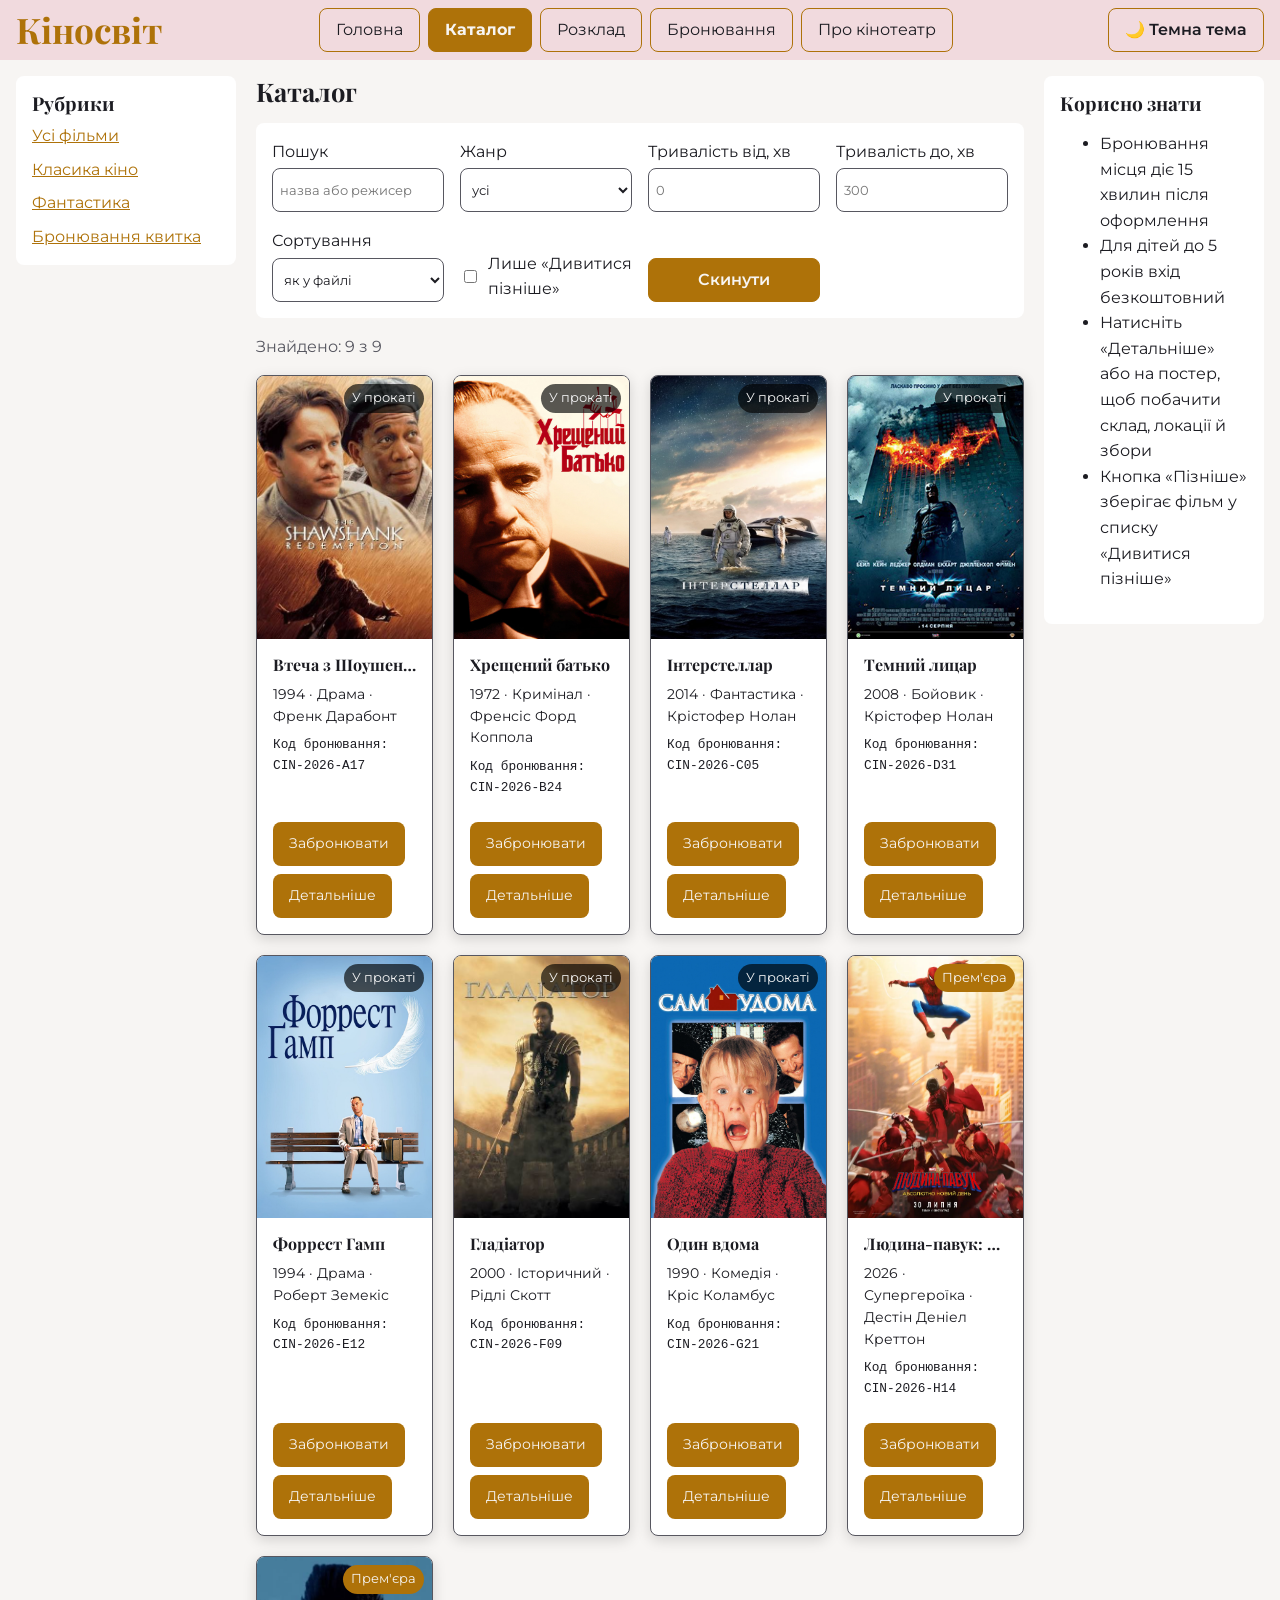
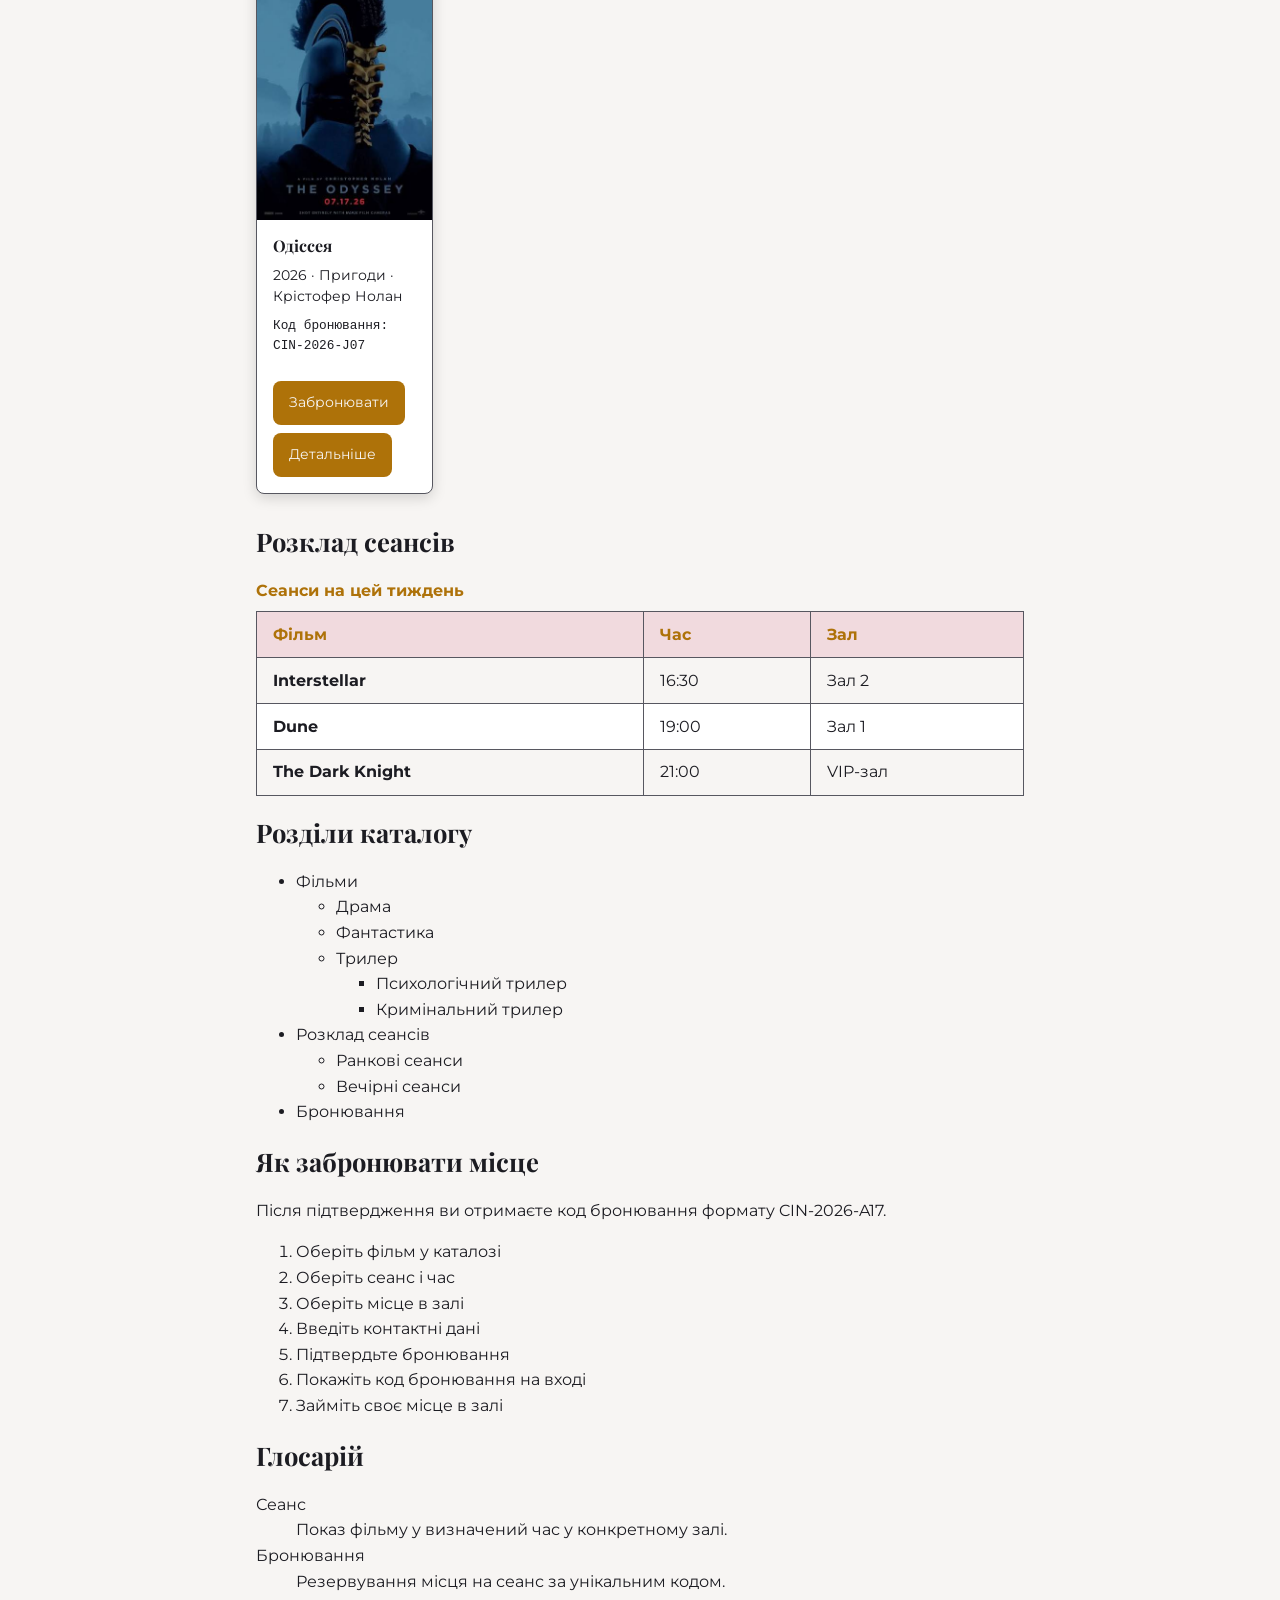
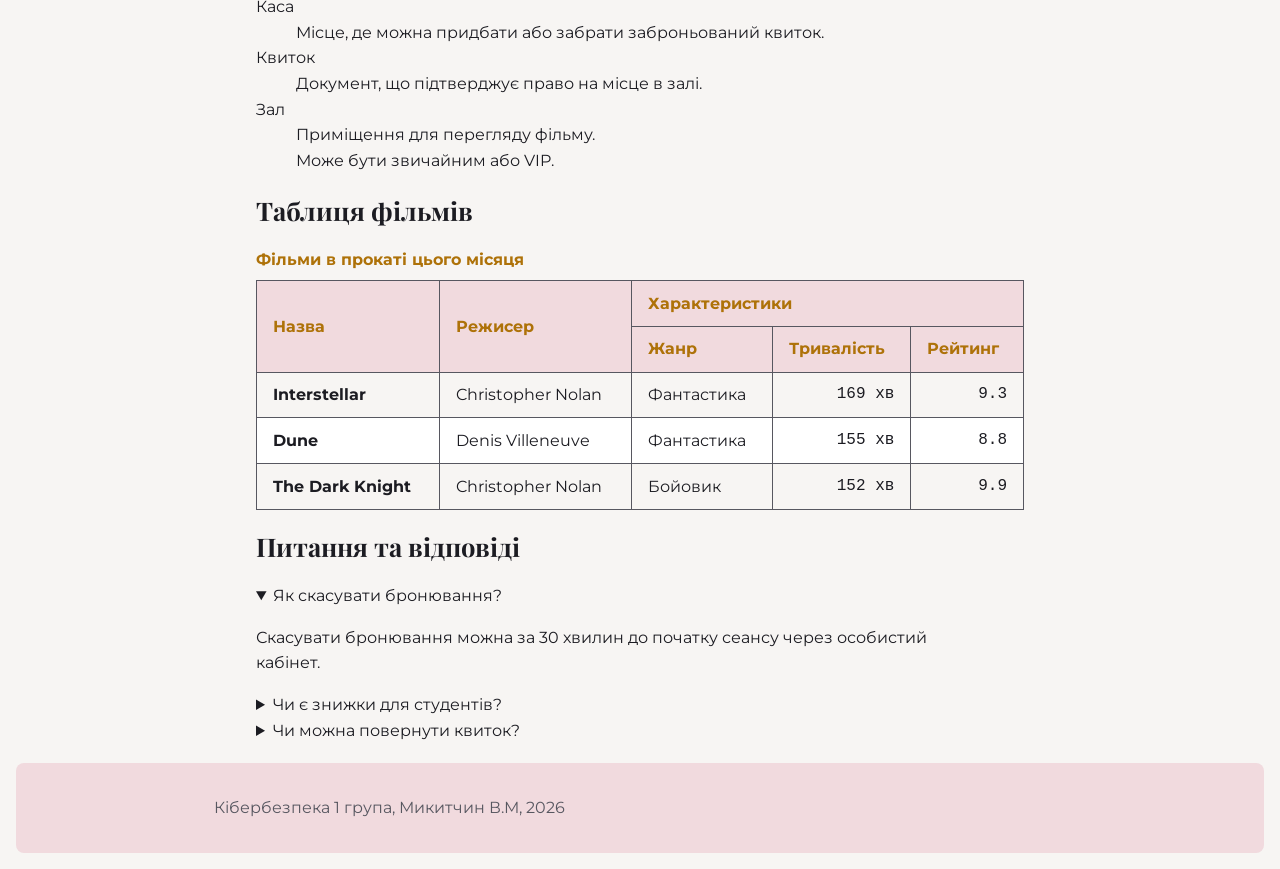
==== commit 7e315129: "LR10: розмітка каталогу — спінер, блок помилки, керування, розширена модалка" ====
--- a/catalog.html
+++ b/catalog.html
@@ -35,7 +35,7 @@
       <ul>
         <li><a href="catalog.html">Усі фільми</a></li>
         <li><a href="catalog.html">Класика кіно</a></li>
-        <li><a href="catalog.html">Прем'єри 2026</a></li>
+        <li><a href="catalog.html">Фантастика</a></li>
         <li><a href="form.html">Бронювання квитка</a></li>
       </ul>
     </nav>
@@ -50,6 +50,8 @@
           <p>Завантажуємо каталог…</p>
         </div>
 
+        <p id="load-error" class="load-error" role="alert" hidden></p>
+
         <div class="controls">
           <div class="controls__field">
             <label for="q">Пошук</label>
@@ -60,14 +62,6 @@
             <label for="filter">Жанр</label>
             <select id="filter">
               <option value="all">усі</option>
-              <option value="драма">Драма</option>
-              <option value="кримінал">Кримінал</option>
-              <option value="фантастика">Фантастика</option>
-              <option value="бойовик">Бойовик</option>
-              <option value="історичний">Історичний</option>
-              <option value="комедія">Комедія</option>
-              <option value="супергероїка">Супергероїка</option>
-              <option value="пригоди">Пригоди</option>
             </select>
           </div>
 
@@ -80,6 +74,20 @@
             <label for="dmax">Тривалість до, хв</label>
             <input type="number" id="dmax" min="0" max="300" step="5" placeholder="300">
           </div>
+
+          <div class="controls__field">
+            <label for="sort">Сортування</label>
+            <select id="sort">
+              <option value="default">як у файлі</option>
+              <option value="year">найновіші першими</option>
+              <option value="rating">за рейтингом</option>
+              <option value="profit">за прибутком</option>
+            </select>
+          </div>
+
+          <label class="controls__check">
+            <input type="checkbox" id="only-saved"> Лише «Дивитися пізніше»
+          </label>
 
           <button type="button" class="btn" id="reset-filters">Скинути</button>
         </div>
@@ -104,18 +112,18 @@
             </thead>
             <tbody>
               <tr>
-                <th scope="row">Втеча з Шоушенка</th>
-                <td>12:00</td>
-                <td>Зал 1</td>
-              </tr>
-              <tr>
-                <th scope="row">Інтерстеллар</th>
+                <th scope="row">Interstellar</th>
                 <td>16:30</td>
                 <td>Зал 2</td>
               </tr>
               <tr>
-                <th scope="row">Одіссея</th>
-                <td>20:00</td>
+                <th scope="row">Dune</th>
+                <td>19:00</td>
+                <td>Зал 1</td>
+              </tr>
+              <tr>
+                <th scope="row">The Dark Knight</th>
+                <td>21:00</td>
                 <td>VIP-зал</td>
               </tr>
             </tbody>
@@ -129,7 +137,7 @@
           <li>Фільми
             <ul>
               <li>Драма</li>
-              <li>Комедія</li>
+              <li>Фантастика</li>
               <li>Трилер
                 <ul>
                   <li>Психологічний трилер</li>
@@ -198,25 +206,25 @@
             </thead>
             <tbody>
               <tr>
-                <th scope="row">Людина-павук: Абсолютно новий день</th>
-                <td>Дестін Деніел Креттон</td>
-                <td>Супергеройський</td>
-                <td>140 хв</td>
-                <td>8.5</td>
-              </tr>
-              <tr>
-                <th scope="row">Одіссея</th>
-                <td>Крістофер Нолан</td>
-                <td>Пригодницький</td>
-                <td>165 хв</td>
-                <td>8.7</td>
-              </tr>
-              <tr>
-                <th scope="row">Fall 2: Dead Point</th>
-                <td>Скотт Манн</td>
-                <td>Трилер</td>
-                <td>105 хв</td>
-                <td>7.4</td>
+                <th scope="row">Interstellar</th>
+                <td>Christopher Nolan</td>
+                <td>Фантастика</td>
+                <td>169 хв</td>
+                <td>9.3</td>
+              </tr>
+              <tr>
+                <th scope="row">Dune</th>
+                <td>Denis Villeneuve</td>
+                <td>Фантастика</td>
+                <td>155 хв</td>
+                <td>8.8</td>
+              </tr>
+              <tr>
+                <th scope="row">The Dark Knight</th>
+                <td>Christopher Nolan</td>
+                <td>Бойовик</td>
+                <td>152 хв</td>
+                <td>9.9</td>
               </tr>
             </tbody>
           </table>
@@ -239,28 +247,6 @@
         </details>
       </section>
 
-      <section class="demo" id="demo">
-        <h2>Демонстрація роботи</h2>
-
-        <h3>Усього фільмів</h3>
-        <p class="js-out" id="out-count"></p>
-
-        <h3>Нумерований список</h3>
-        <p class="js-out" id="out-numbered"></p>
-
-        <h3>Категорії</h3>
-        <p class="js-out" id="out-categories"></p>
-
-        <h3>Фільтр</h3>
-        <p class="js-out" id="out-filter"></p>
-
-        <h3>Сортування</h3>
-        <p class="js-out" id="out-sorted"></p>
-
-        <h3>Статистика і прибуток</h3>
-        <p class="js-out" id="out-stats"></p>
-      </section>
-
     </main>
 
     <aside class="layout__aside">
@@ -268,7 +254,8 @@
       <ul>
         <li>Бронювання місця діє 15 хвилин після оформлення</li>
         <li>Для дітей до 5 років вхід безкоштовний</li>
-        <li>Клацніть на постер або на «Детальніше», щоб побачити склад і сеанс</li>
+        <li>Натисніть «Детальніше» або на постер, щоб побачити склад, локації й збори</li>
+        <li>Кнопка «Пізніше» зберігає фільм у списку «Дивитися пізніше»</li>
       </ul>
     </aside>
 
@@ -280,9 +267,10 @@
 
   <dialog id="details" aria-labelledby="d-title">
     <h2 id="d-title"></h2>
-    <p id="d-line1"></p>
-    <p id="d-line2"></p>
-    <p id="d-line3"></p>
+    <div id="d-main"></div>
+    <div id="d-object"></div>
+    <div id="d-list"></div>
+    <div id="d-table"></div>
     <button id="d-close" class="btn" type="button">Закрити</button>
   </dialog>
 
--- a/css/styles.css
+++ b/css/styles.css
@@ -24,7 +24,9 @@
    У content-box width рахується тільки для вмісту, а відступи й рамка
    додаються зверху, тому дві колонки по 50% з padding разом дають
    більше 100% і не вміщаються в рядок. */
-*, *::before, *::after {
+*,
+*::before,
+*::after {
   box-sizing: border-box;
 }
 
@@ -32,7 +34,9 @@
    а height: auto зберігає пропорції. Без цього велика картинка тримає
    власну ширину в пікселях, виходить за межі екрана телефона й розтягує
    всю сторінку, через що з'являється горизонтальна прокрутка. */
-img, video, iframe {
+img,
+video,
+iframe {
   max-width: 100%;
   height: auto;
 }
@@ -45,15 +49,23 @@
 
 /* ===== Палітра: темна (за замовчуванням) ===== */
 :root {
-  --color-brand: hsl(350 55% 22%);     /* бордовий — оксамитові крісла */
-  --color-accent: hsl(38 85% 55%);     /* тепле золото — кнопки, акценти */
-  --color-bg: hsl(240 10% 9%);         /* майже чорний фон залу */
-  --color-surface: hsl(240 8% 15%);    /* фон карток і таблиці */
-  --color-text: hsl(0 0% 92%);         /* світлий текст на темному фоні */
-  --color-muted: hsl(0 0% 62%);        /* другорядний текст */
-  --color-error: hsl(0 70% 55%);       /* помилка валідації */
+  --color-brand: hsl(350 55% 22%);
+  /* бордовий — оксамитові крісла */
+  --color-accent: hsl(38 85% 55%);
+  /* тепле золото — кнопки, акценти */
+  --color-bg: hsl(240 10% 9%);
+  /* майже чорний фон залу */
+  --color-surface: hsl(240 8% 15%);
+  /* фон карток і таблиці */
+  --color-text: hsl(0 0% 92%);
+  /* світлий текст на темному фоні */
+  --color-muted: hsl(0 0% 62%);
+  /* другорядний текст */
+  --color-error: hsl(0 70% 55%);
+  /* помилка валідації */
   --color-error-bg: hsl(0 50% 20%);
-  --color-ok: hsl(140 50% 45%);        /* поле заповнено правильно */
+  --color-ok: hsl(140 50% 45%);
+  /* поле заповнено правильно */
   --color-ok-bg: hsl(140 30% 18%);
   --shadow: 0 4px 14px rgb(0 0 0 / 60%);
 
@@ -72,12 +84,16 @@
   --space-sm: 0.5rem;
   --space-md: 1rem;
   --space-lg: 2rem;
-  --tap: 44px;          /* мінімальна зона натискання для пальця */
+  --tap: 44px;
+  /* мінімальна зона натискання для пальця */
 
   /* Макет */
-  --gap: 1.25rem;       /* єдиний проміжок усіх сіток проєкту */
-  --sidebar: 220px;     /* ширина бічної колонки на десктопі */
-  --min-col: 45%;       /* база (телефон): 2 постери в ряд; далі перевизначається у медіазапитах */
+  --gap: 1.25rem;
+  /* єдиний проміжок усіх сіток проєкту */
+  --sidebar: 220px;
+  /* ширина бічної колонки на десктопі */
+  --min-col: 45%;
+  /* база (телефон): 2 постери в ряд; далі перевизначається у медіазапитах */
 }
 
 /* ===== Палітра: світла =====
@@ -150,21 +166,32 @@
   line-height: 1.6;
 }
 
-h1, h2, h3 {
+h1,
+h2,
+h3 {
   font-family: var(--font-heading);
   line-height: 1.2;
 }
 
-h1 { font-size: clamp(1.6rem, 5vw, 2.2rem); }
-h2 { font-size: clamp(1.3rem, 4vw, 1.6rem); }
-h3 { font-size: 1.2rem; }
+h1 {
+  font-size: clamp(1.6rem, 5vw, 2.2rem);
+}
+
+h2 {
+  font-size: clamp(1.3rem, 4vw, 1.6rem);
+}
+
+h3 {
+  font-size: 1.2rem;
+}
 
 p {
   max-width: 65ch;
 }
 
 main {
-  flex: 1; /* на form.html main росте й притискає футер до низу */
+  flex: 1;
+  /* на form.html main росте й притискає футер до низу */
   padding: var(--space-md);
 }
 
@@ -172,11 +199,25 @@
    Порядок критичний: кожен наступний стан має "переважати"
    попередній у каскаді, інакше, наприклад, hover ніколи
    не спрацює на вже відвіданому посиланні */
-a:link    { color: var(--color-accent); }
-a:visited { color: var(--color-muted); }
-a:hover   { text-decoration: underline; }
-a:focus-visible { outline: 2px solid var(--color-accent); }
-a:active  { color: var(--color-text); }
+a:link {
+  color: var(--color-accent);
+}
+
+a:visited {
+  color: var(--color-muted);
+}
+
+a:hover {
+  text-decoration: underline;
+}
+
+a:focus-visible {
+  outline: 2px solid var(--color-accent);
+}
+
+a:active {
+  color: var(--color-text);
+}
 
 /* === Кнопки === */
 .btn {
@@ -214,7 +255,7 @@
    Шапка лишається за межами .layout: липкий елемент рухається лише
    в межах свого контейнера.
    Селектор body > header не чіпляє <header> усередині <article>. */
-body > header {
+body>header {
   z-index: 10;
   display: flex;
   flex-wrap: wrap;
@@ -225,7 +266,7 @@
   padding: var(--space-sm) var(--space-md);
 }
 
-body > header h1 {
+body>header h1 {
   order: 1;
   margin: 0;
   color: var(--color-accent);
@@ -287,7 +328,7 @@
 }
 
 @media (min-width: 768px) {
-  body > header {
+  body>header {
     position: sticky;
     top: 0;
   }
@@ -314,6 +355,7 @@
 }
 
 @media (min-width: 1024px) {
+
   /* На десктопі: [назва] [меню] [тема] в один рядок */
   .menu {
     order: 2;
@@ -327,7 +369,7 @@
 
 /* Футер: на form.html він прямий нащадок body,
    на index.html і catalog.html — остання зона макета */
-body > footer,
+body>footer,
 .layout__footer {
   background: var(--color-brand);
   color: var(--color-muted);
@@ -359,10 +401,24 @@
   grid-template-rows: auto 1fr auto auto;
 }
 
-.layout__nav    { grid-area: nav; }
-.layout__main   { grid-area: main; min-width: 0; padding: 0; }
-.layout__aside  { grid-area: side; }
-.layout__footer { grid-area: foot; border-radius: var(--radius); }
+.layout__nav {
+  grid-area: nav;
+}
+
+.layout__main {
+  grid-area: main;
+  min-width: 0;
+  padding: 0;
+}
+
+.layout__aside {
+  grid-area: side;
+}
+
+.layout__footer {
+  grid-area: foot;
+  border-radius: var(--radius);
+}
 
 /* Планшет: дві колонки — main і side; навігація зверху на всю ширину */
 @media (min-width: 768px) {
@@ -466,7 +522,8 @@
   color: var(--color-accent);
 }
 
-th, td {
+th,
+td {
   border: 1px solid var(--color-muted);
   padding: 0.6em 1em;
 }
@@ -604,15 +661,26 @@
 }
 
 /* === Додаткові псевдокласи === */
-input:disabled { opacity: 0.5; }
+input:disabled {
+  opacity: 0.5;
+}
 
 /* === Псевдоелементи === */
-blockquote::before { content: "«"; color: var(--color-accent); }
-blockquote::after { content: "»"; color: var(--color-accent); }
+blockquote::before {
+  content: "«";
+  color: var(--color-accent);
+}
+
+blockquote::after {
+  content: "»";
+  color: var(--color-accent);
+}
 
 /* === Комбінатори ===
    Пробіл (нащадок): діє на будь-який p всередині article, на будь-якій глибині */
-article p { color: var(--color-text); }
+article p {
+  color: var(--color-text);
+}
 
 /* === Атрибутний селектор ===
    Позначаємо зовнішні посилання значком */
@@ -676,11 +744,18 @@
   gap: var(--space-xs);
 }
 
-.controls input,
+.controls input:not([type="checkbox"]),
 .controls select {
   max-width: none;
   min-height: var(--tap);
   margin-top: 0;
+}
+
+.controls__check {
+  display: flex;
+  align-items: center;
+  gap: var(--space-sm);
+  min-height: var(--tap);
 }
 
 .controls__count {
@@ -710,11 +785,15 @@
 }
 
 @media (min-width: 768px) {
-  .cards { --min-col: 30%; }
+  .cards {
+    --min-col: 30%;
+  }
 }
 
 @media (min-width: 1024px) {
-  .cards { --min-col: 150px; }
+  .cards {
+    --min-col: 150px;
+  }
 }
 
 /* ===== Картка: Flexbox-колонка + плавні переходи ===== */
@@ -743,7 +822,9 @@
 }
 
 @media (min-width: 768px) {
-  .card { --pad: var(--space-md); }
+  .card {
+    --pad: var(--space-md);
+  }
 }
 
 /* Постер: обгортка з пропорцією 2:3 і відсіканням масштабованого зображення */
@@ -900,14 +981,16 @@
 }
 
 @keyframes spin {
-  to { transform: rotate(360deg); }
+  to {
+    transform: rotate(360deg);
+  }
 }
 
 /* ===== Модальне вікно <dialog> ===== */
 /* z-index не потрібен: showModal() кладе вікно у верхній шар
    (top layer) браузера, і воно лежить над усім незалежно від z-index. */
 dialog {
-  width: min(90%, 420px);
+  width: min(92%, 520px);
   max-height: 85vh;
   overflow-y: auto;
   padding: var(--space-lg);
@@ -920,6 +1003,32 @@
 
 dialog h2 {
   margin-top: 0;
+}
+
+/* Вміст модалки: пари «підпис — значення», секції, списки */
+dialog dl {
+  display: grid;
+  grid-template-columns: max-content 1fr;
+  gap: var(--space-xs) var(--space-md);
+  margin: 0 0 var(--space-md);
+}
+
+dialog dt {
+  color: var(--color-muted);
+}
+
+dialog dd {
+  margin: 0;
+  overflow-wrap: anywhere;
+}
+
+dialog h3 {
+  margin: var(--space-md) 0 var(--space-sm);
+}
+
+dialog ul {
+  margin: 0 0 var(--space-md);
+  padding-left: 1.2rem;
 }
 
 dialog::backdrop {
@@ -937,13 +1046,25 @@
    кадр from, а після завершення лишається в кадрі to. Без both під час
    затримки блок був би видимий у кінцевому вигляді й різко стрибнув би на from. */
 @keyframes fade {
-  from { opacity: 0; }
-  to   { opacity: 1; }
+  from {
+    opacity: 0;
+  }
+
+  to {
+    opacity: 1;
+  }
 }
 
 @keyframes pop {
-  from { opacity: 0; transform: translateY(24px) scale(0.96); }
-  to   { opacity: 1; transform: translateY(0) scale(1); }
+  from {
+    opacity: 0;
+    transform: translateY(24px) scale(0.96);
+  }
+
+  to {
+    opacity: 1;
+    transform: translateY(0) scale(1);
+  }
 }
 
 dialog[open] {
@@ -989,6 +1110,27 @@
   margin: 0 0 var(--space-md);
 }
 
+/* ===== Кнопка «Дивитися пізніше» ===== */
+.card__actions .fav {
+  background: transparent;
+  border: 1px solid var(--color-accent);
+  color: var(--color-text);
+}
+
+.card__actions .fav[aria-pressed="true"] {
+  background: var(--color-accent);
+  color: var(--color-bg);
+}
+
+/* ===== Повідомлення про помилку завантаження ===== */
+.load-error {
+  padding: var(--space-md);
+  background: var(--color-error-bg);
+  color: var(--color-error);
+  border: 1px solid var(--color-error);
+  border-radius: var(--radius);
+}
+
 /* ===== Повага до prefers-reduced-motion =====
    Рух на екрані може викликати запаморочення й нудоту, тому за запитом
    системи робимо анімації й переходи майже миттєвими. 0.01ms, а не 0,
@@ -996,7 +1138,10 @@
    це налаштування користувача, воно має перебивати будь-які правила
    автора незалежно від специфічності. */
 @media (prefers-reduced-motion: reduce) {
-  *, *::before, *::after {
+
+  *,
+  *::before,
+  *::after {
     animation-duration: 0.01ms !important;
     animation-iteration-count: 1 !important;
     transition-duration: 0.01ms !important;
